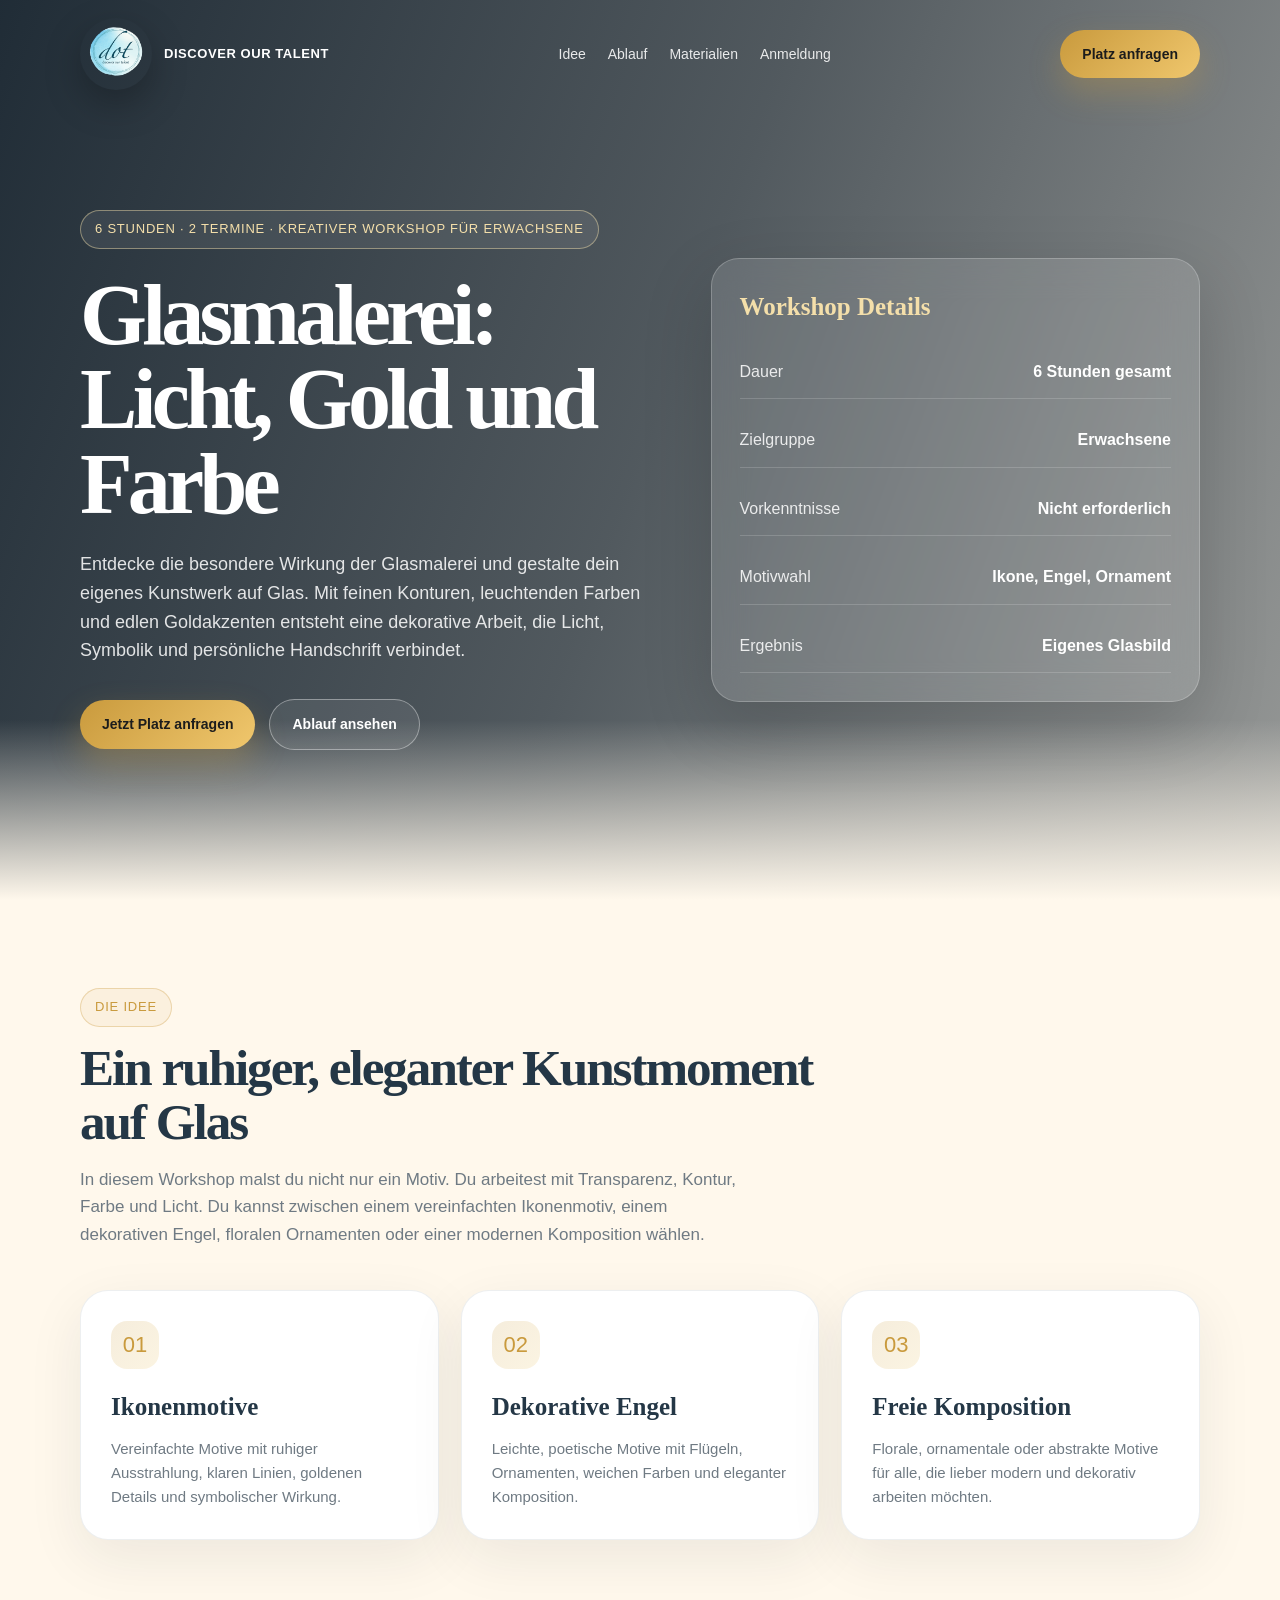
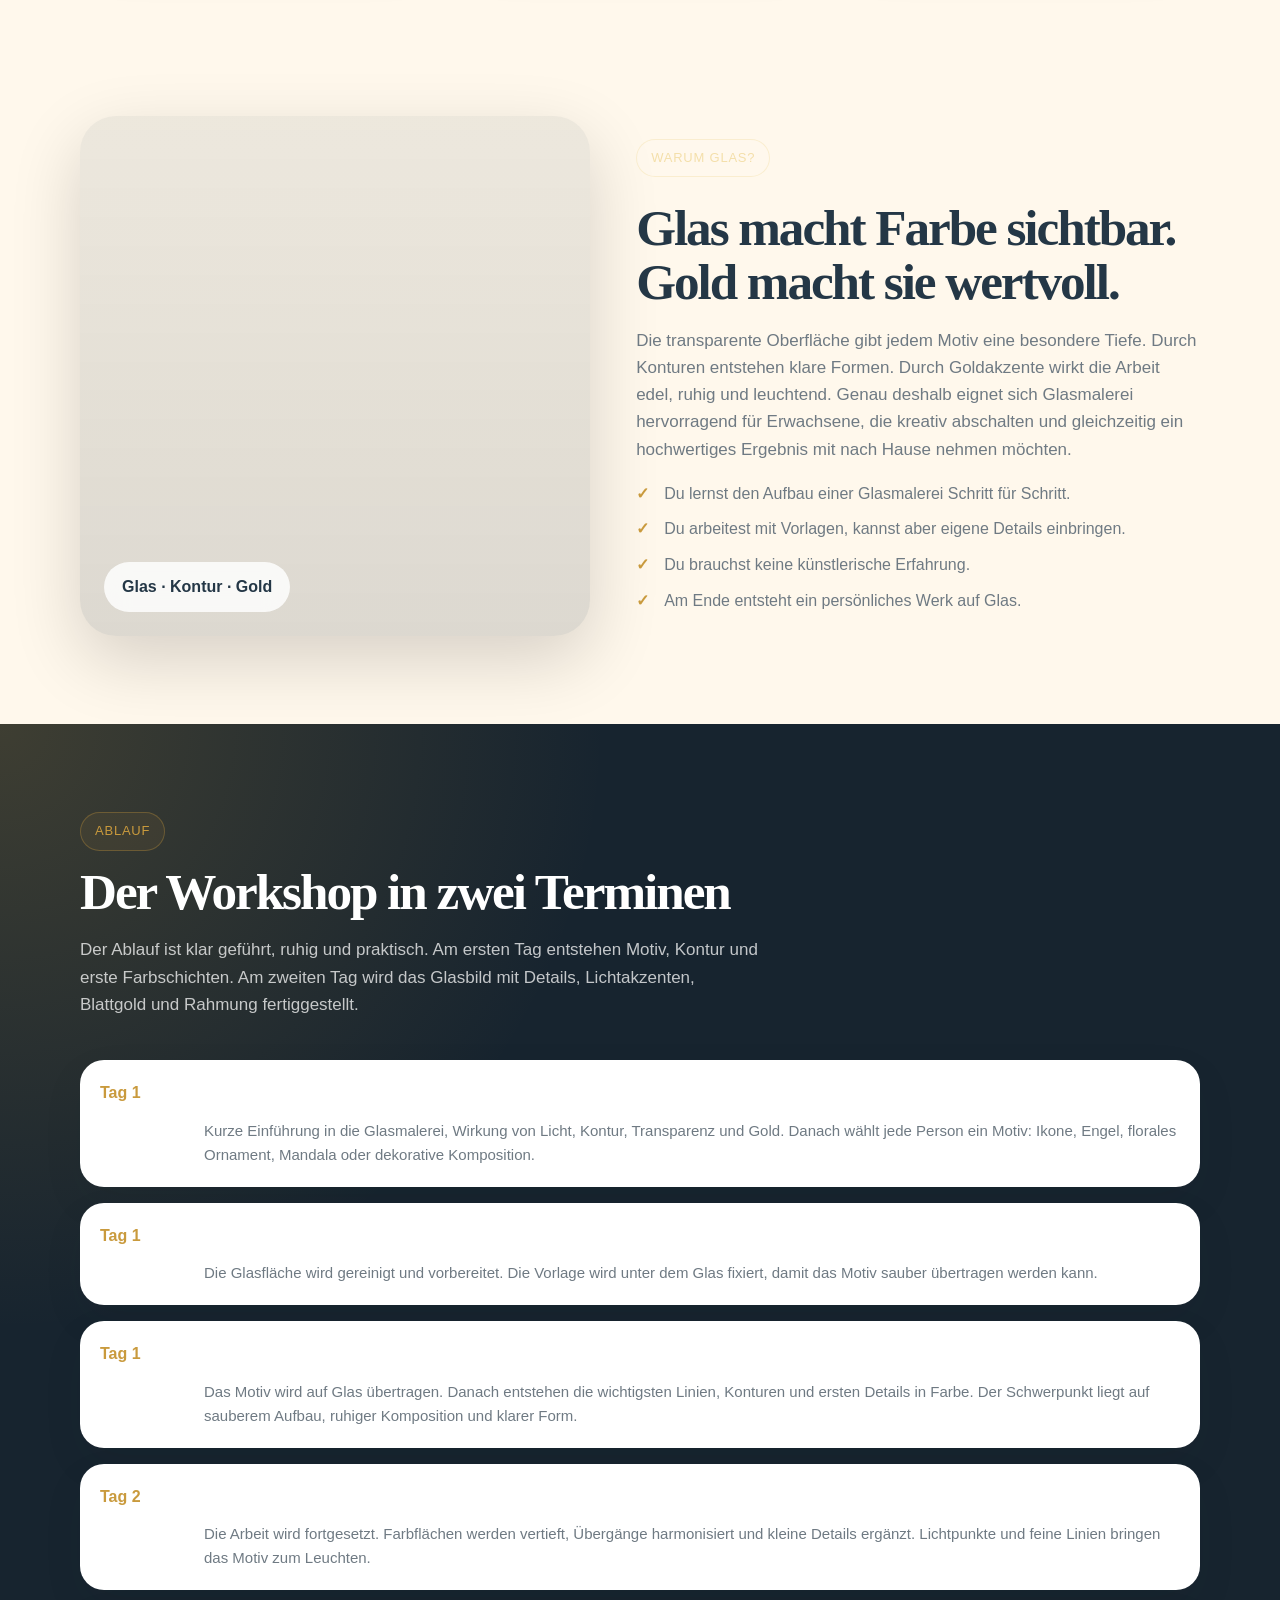
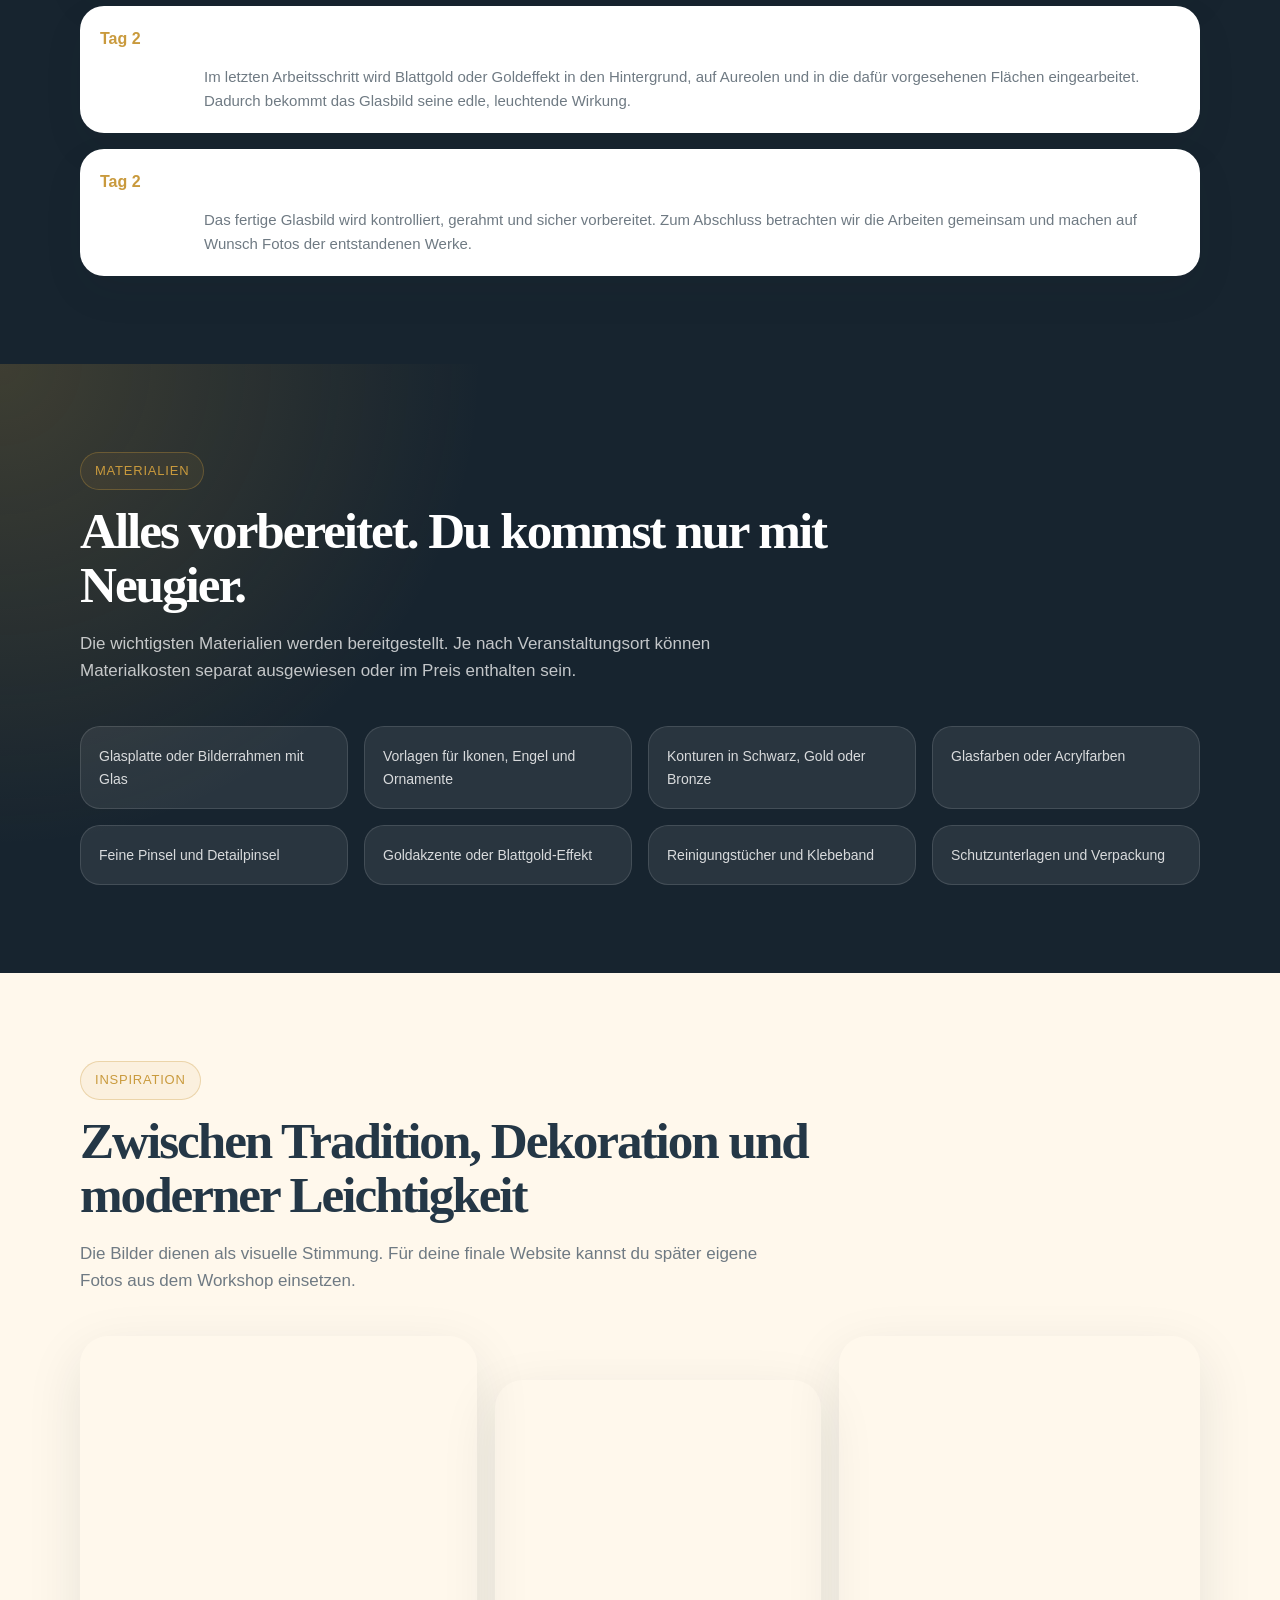
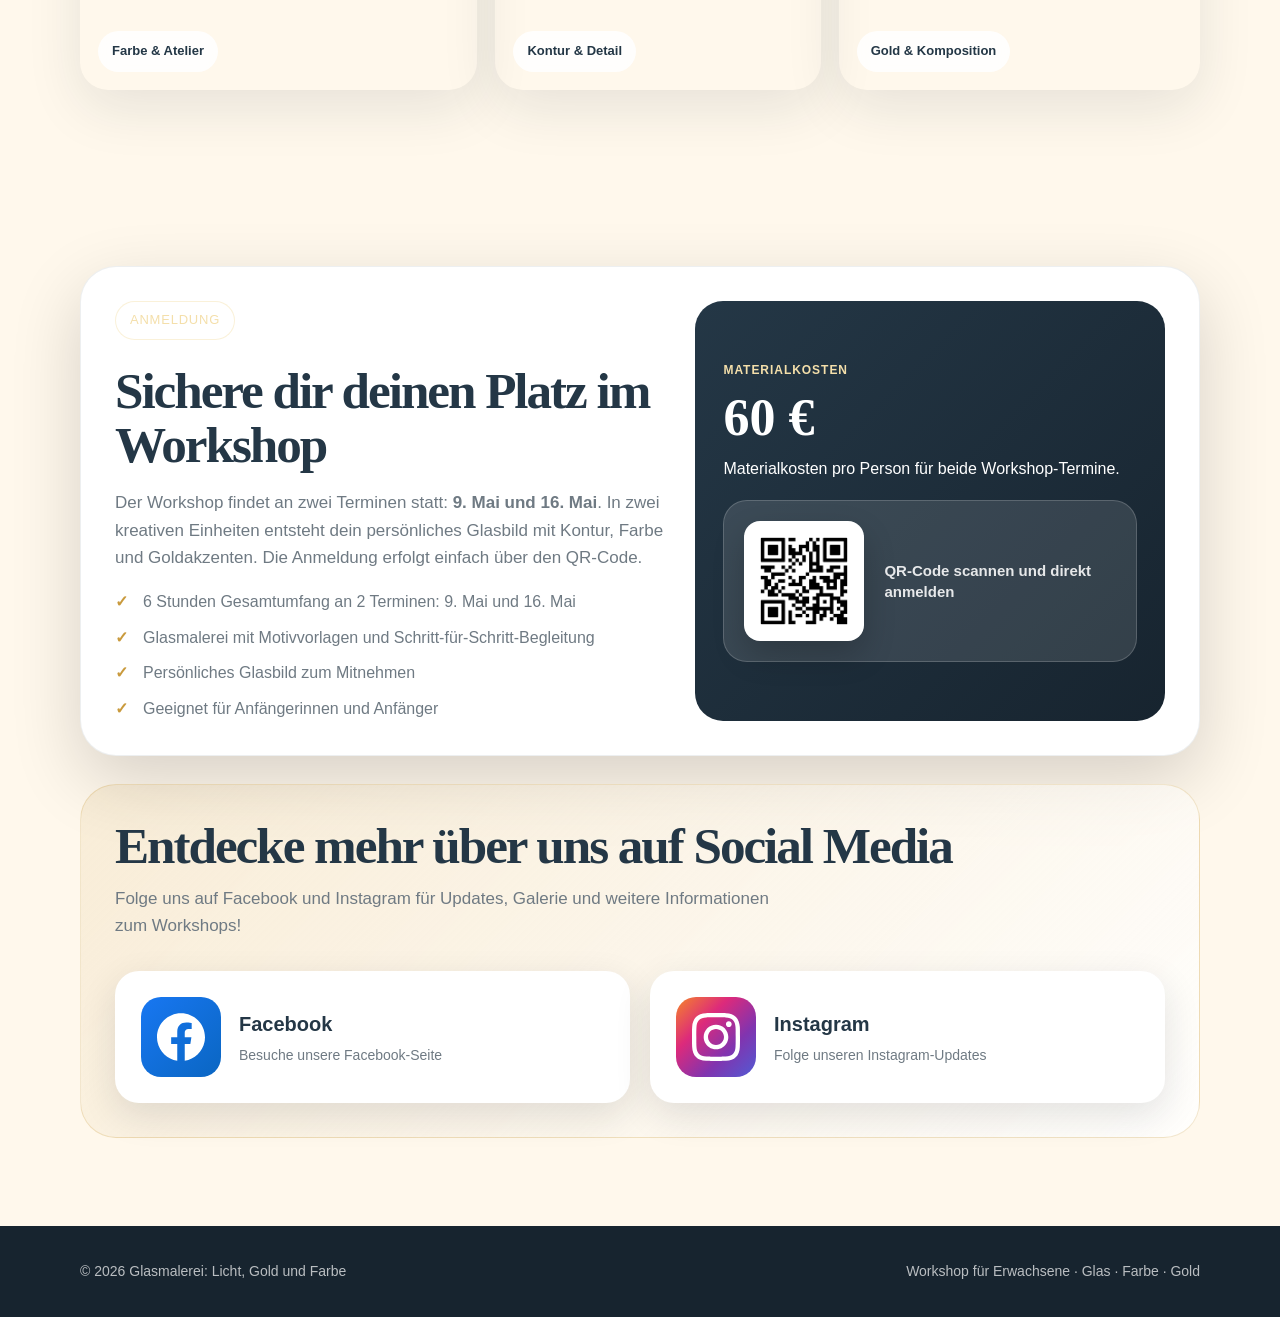
==== index.html @ 5229c43f "Actualizare landing page" ====
<!DOCTYPE html>
<html lang="de">
<head>
  <meta charset="UTF-8" />
  <meta name="viewport" content="width=device-width, initial-scale=1.0" />
  <title>Glasmalerei: Licht, Gold und Farbe | Kreativer Workshop für Erwachsene</title>
  <meta name="description" content="Kreativer 3-Stunden-Workshop für Erwachsene: Gestalte dein eigenes Kunstwerk auf Glas mit Konturen, Farbe und Goldakzenten." />
  <link rel="stylesheet" href="style.css" />
 
</head>

<body>
<header class="topbar" id="topbar">
    <div class="container nav">
      <a href="#hero" class="logo brand-logo" aria-label="DOT Discover Our Talent">
        <img src="logo.png" alt="DOT Discover Our Talent Logo" />
        <span>Discover Our Talent</span>
      </a>
      <nav class="nav-links" aria-label="Hauptnavigation">
        <a href="#idee">Idee</a>
        <a href="#ablauf">Ablauf</a>
        <a href="#materialien">Materialien</a>
        <a href="#anmeldung">Anmeldung</a>
      </nav>
      <a class="btn btn-primary" href="#anmeldung">Platz anfragen</a>
    </div>
  </header>

  <main>
    <section class="hero" id="hero">
      <div class="container hero-grid">
        <div class="reveal">
          <span class="eyebrow">6 Stunden · 2 Termine · Kreativer Workshop für Erwachsene</span>
          <h1>Glasmalerei: Licht, Gold und Farbe</h1>
          <p class="hero-text">
            Entdecke die besondere Wirkung der Glasmalerei und gestalte dein eigenes Kunstwerk auf Glas. Mit feinen Konturen, leuchtenden Farben und edlen Goldakzenten entsteht eine dekorative Arbeit, die Licht, Symbolik und persönliche Handschrift verbindet.
          </p>
          <div class="hero-actions">
            <a class="btn btn-primary" href="#anmeldung">Jetzt Platz anfragen</a>
            <a class="btn btn-outline" href="#ablauf">Ablauf ansehen</a>
          </div>
        </div>

        <aside class="hero-card reveal" aria-label="Workshop Details">
          <h3>Workshop Details</h3>
          <div class="facts">
            <div class="fact"><span>Dauer</span><strong>6 Stunden gesamt</strong></div>
            <div class="fact"><span>Zielgruppe</span><strong>Erwachsene</strong></div>
            <div class="fact"><span>Vorkenntnisse</span><strong>Nicht erforderlich</strong></div>
            <div class="fact"><span>Motivwahl</span><strong>Ikone, Engel, Ornament</strong></div>
            <div class="fact"><span>Ergebnis</span><strong>Eigenes Glasbild</strong></div>
          </div>
        </aside>
      </div>
    </section>

    <section id="idee">
      <div class="container">
        <div class="section-title reveal">
          <span class="eyebrow">Die Idee</span>
          <h2>Ein ruhiger, eleganter Kunstmoment auf Glas</h2>
          <p class="lead">
            In diesem Workshop malst du nicht nur ein Motiv. Du arbeitest mit Transparenz, Kontur, Farbe und Licht. Du kannst zwischen einem vereinfachten Ikonenmotiv, einem dekorativen Engel, floralen Ornamenten oder einer modernen Komposition wählen.
          </p>
        </div>

        <div class="cards">
          <article class="card reveal">
            <div class="card-icon">01</div>
            <h3>Ikonenmotive</h3>
            <p>Vereinfachte Motive mit ruhiger Ausstrahlung, klaren Linien, goldenen Details und symbolischer Wirkung.</p>
          </article>
          <article class="card reveal">
            <div class="card-icon">02</div>
            <h3>Dekorative Engel</h3>
            <p>Leichte, poetische Motive mit Flügeln, Ornamenten, weichen Farben und eleganter Komposition.</p>
          </article>
          <article class="card reveal">
            <div class="card-icon">03</div>
            <h3>Freie Komposition</h3>
            <p>Florale, ornamentale oder abstrakte Motive für alle, die lieber modern und dekorativ arbeiten möchten.</p>
          </article>
        </div>
      </div>
    </section>

    <section>
      <div class="container split">
        <div class="image-panel reveal" aria-hidden="true"></div>
        <div class="reveal">
          <span class="eyebrow">Warum Glas?</span>
          <h2>Glas macht Farbe sichtbar. Gold macht sie wertvoll.</h2>
          <p class="lead">
            Die transparente Oberfläche gibt jedem Motiv eine besondere Tiefe. Durch Konturen entstehen klare Formen. Durch Goldakzente wirkt die Arbeit edel, ruhig und leuchtend. Genau deshalb eignet sich Glasmalerei hervorragend für Erwachsene, die kreativ abschalten und gleichzeitig ein hochwertiges Ergebnis mit nach Hause nehmen möchten.
          </p>
          <ul class="list">
            <li>Du lernst den Aufbau einer Glasmalerei Schritt für Schritt.</li>
            <li>Du arbeitest mit Vorlagen, kannst aber eigene Details einbringen.</li>
            <li>Du brauchst keine künstlerische Erfahrung.</li>
            <li>Am Ende entsteht ein persönliches Werk auf Glas.</li>
          </ul>
        </div>
      </div>
    </section>

    <section id="ablauf" class="dark-section">
      <div class="container">
        <div class="section-title reveal">
          <span class="eyebrow">Ablauf</span>
          <h2>Der Workshop in zwei Terminen</h2>
          <p class="lead">
            Der Ablauf ist klar geführt, ruhig und praktisch. Am ersten Tag entstehen Motiv, Kontur und erste Farbschichten. Am zweiten Tag wird das Glasbild mit Details, Lichtakzenten, Blattgold und Rahmung fertiggestellt.
          </p>
        </div>

        <div class="timeline">
          <div class="step reveal">
            <div class="time">Tag 1</div>
            <div>
              <h3>Ankommen, Einführung & Motivwahl</h3>
              <p>Kurze Einführung in die Glasmalerei, Wirkung von Licht, Kontur, Transparenz und Gold. Danach wählt jede Person ein Motiv: Ikone, Engel, florales Ornament, Mandala oder dekorative Komposition.</p>
            </div>
          </div>
          <div class="step reveal">
            <div class="time">Tag 1</div>
            <div>
              <h3>Glas vorbereiten</h3>
              <p>Die Glasfläche wird gereinigt und vorbereitet. Die Vorlage wird unter dem Glas fixiert, damit das Motiv sauber übertragen werden kann.</p>
            </div>
          </div>
          <div class="step reveal">
            <div class="time">Tag 1</div>
            <div>
              <h3>Skizze, Konturen & erste Farbdetails</h3>
              <p>Das Motiv wird auf Glas übertragen. Danach entstehen die wichtigsten Linien, Konturen und ersten Details in Farbe. Der Schwerpunkt liegt auf sauberem Aufbau, ruhiger Komposition und klarer Form.</p>
            </div>
          </div>
          <div class="step reveal">
            <div class="time">Tag 2</div>
            <div>
              <h3>Weiterarbeit an Farbe, Licht und Details</h3>
              <p>Die Arbeit wird fortgesetzt. Farbflächen werden vertieft, Übergänge harmonisiert und kleine Details ergänzt. Lichtpunkte und feine Linien bringen das Motiv zum Leuchten.</p>
            </div>
          </div>
          <div class="step reveal">
            <div class="time">Tag 2</div>
            <div>
              <h3>Blattgold, Aureolen & besondere Akzente</h3>
              <p>Im letzten Arbeitsschritt wird Blattgold oder Goldeffekt in den Hintergrund, auf Aureolen und in die dafür vorgesehenen Flächen eingearbeitet. Dadurch bekommt das Glasbild seine edle, leuchtende Wirkung.</p>
            </div>
          </div>
          <div class="step reveal">
            <div class="time">Tag 2</div>
            <div>
              <h3>Finalisierung, Rahmung & Mini-Ausstellung</h3>
              <p>Das fertige Glasbild wird kontrolliert, gerahmt und sicher vorbereitet. Zum Abschluss betrachten wir die Arbeiten gemeinsam und machen auf Wunsch Fotos der entstandenen Werke.</p>
            </div>
          </div>
        </div>
      </div>
    </section>

    <section id="materialien" class="dark-section">
      <div class="container">
        <div class="section-title reveal">
          <span class="eyebrow">Materialien</span>
          <h2>Alles vorbereitet. Du kommst nur mit Neugier.</h2>
          <p class="lead">
            Die wichtigsten Materialien werden bereitgestellt. Je nach Veranstaltungsort können Materialkosten separat ausgewiesen oder im Preis enthalten sein.
          </p>
        </div>

        <div class="materials reveal">
          <div class="material">Glasplatte oder Bilderrahmen mit Glas</div>
          <div class="material">Vorlagen für Ikonen, Engel und Ornamente</div>
          <div class="material">Konturen in Schwarz, Gold oder Bronze</div>
          <div class="material">Glasfarben oder Acrylfarben</div>
          <div class="material">Feine Pinsel und Detailpinsel</div>
          <div class="material">Goldakzente oder Blattgold-Effekt</div>
          <div class="material">Reinigungstücher und Klebeband</div>
          <div class="material">Schutzunterlagen und Verpackung</div>
        </div>
      </div>
    </section>

    <section>
      <div class="container">
        <div class="section-title reveal">
          <span class="eyebrow">Inspiration</span>
          <h2>Zwischen Tradition, Dekoration und moderner Leichtigkeit</h2>
          <p class="lead">
            Die Bilder dienen als visuelle Stimmung. Für deine finale Website kannst du später eigene Fotos aus dem Workshop einsetzen.</p>
        </div>

        <div class="gallery reveal">
          <div class="gallery-item"><span>Farbe & Atelier</span></div>
          <div class="gallery-item"><span>Kontur & Detail</span></div>
          <div class="gallery-item"><span>Gold & Komposition</span></div>
        </div>
      </div>
    </section>

    <section id="anmeldung">
      <div class="container offer-box reveal">
        <div>
          <span class="eyebrow">Anmeldung</span>
          <h2>Sichere dir deinen Platz im Workshop</h2>
          <p class="lead">
            Der Workshop findet an zwei Terminen statt: <strong>9. Mai und 16. Mai</strong>. In zwei kreativen Einheiten entsteht dein persönliches Glasbild mit Kontur, Farbe und Goldakzenten. Die Anmeldung erfolgt einfach über den QR-Code.
          </p>
          <ul class="list">
            <li>6 Stunden Gesamtumfang an 2 Terminen: 9. Mai und 16. Mai</li>
            <li>Glasmalerei mit Motivvorlagen und Schritt-für-Schritt-Begleitung</li>
            <li>Persönliches Glasbild zum Mitnehmen</li>
            <li>Geeignet für Anfängerinnen und Anfänger</li>
          </ul>
        </div>

        <div class="price">
          <span class="small">Materialkosten</span>
          <strong>60 €</strong>
          <p>Materialkosten pro Person für beide Workshop-Termine.</p>
          <div class="qr-box" aria-label="QR-Code Anmeldung">
            <img src="qr.jpeg" alt="QR-Code zur Anmeldung für den Glasmalerei Workshop" class="qr-image" />
            <p>QR-Code scannen und direkt anmelden</p>
          </div>
        </div>
      </div>

      <div class="container social-section reveal" style="margin-top: 28px;">
        <h2>Entdecke mehr über uns auf Social Media</h2>
        <p class="lead">Folge uns auf Facebook und Instagram für Updates, Galerie und weitere Informationen zum Workshops!</p>
        
        <div class="social-links">
          <a href="https://www.facebook.com/watch/?mibextid=wwXIfr&v=1327296539225912&rdid=zIC0bkABT0wgKFpA" target="_blank" rel="noopener noreferrer" class="social-card facebook" aria-label="Facebook">
            <div class="social-icon">
              <svg width="48" height="48" viewBox="0 0 24 24" fill="currentColor">
                <path d="M24 12.073c0-6.627-5.373-12-12-12s-12 5.373-12 12c0 5.99 4.388 10.954 10.125 11.854v-8.385H7.078v-3.47h3.047V9.43c0-3.007 1.792-4.669 4.533-4.669 1.312 0 2.686.235 2.686.235v2.953H15.83c-1.491 0-1.956.925-1.956 1.874v2.25h3.328l-.532 3.47h-2.796v8.385C19.612 23.027 24 18.062 24 12.073z"/>
              </svg>
            </div>
            <div class="social-info">
              <h3>Facebook</h3>
              <p>Besuche unsere Facebook-Seite</p>
            </div>
          </a>
          
          <a href="https://www.instagram.com/discover.our.talent?igsh=MWUxa3NuMmQ3dTk3Mw==" target="_blank" rel="noopener noreferrer" class="social-card instagram" aria-label="Instagram">
            <div class="social-icon">
              <svg width="48" height="48" viewBox="0 0 24 24" fill="currentColor">
                <path d="M12 2.163c3.204 0 3.584.012 4.85.07 3.252.148 4.771 1.691 4.919 4.919.058 1.265.069 1.645.069 4.849 0 3.205-.012 3.584-.069 4.849-.149 3.225-1.664 4.771-4.919 4.919-1.266.058-1.644.07-4.85.07-3.204 0-3.584-.012-4.849-.07-3.26-.149-4.771-1.699-4.919-4.92-.058-1.265-.07-1.644-.07-4.849 0-3.204.013-3.583.07-4.849.149-3.227 1.664-4.771 4.919-4.919 1.266-.057 1.645-.069 4.849-.069zm0-2.163c-3.259 0-3.667.014-4.947.072-4.358.2-6.78 2.618-6.98 6.98-.059 1.281-.073 1.689-.073 4.948 0 3.259.014 3.668.072 4.948.2 4.358 2.618 6.78 6.98 6.98 1.281.058 1.689.072 4.948.072 3.259 0 3.668-.014 4.948-.072 4.354-.2 6.782-2.618 6.979-6.98.059-1.28.073-1.689.073-4.948 0-3.259-.014-3.667-.072-4.947-.196-4.354-2.617-6.78-6.979-6.98-1.281-.059-1.69-.073-4.949-.073zm0 5.838c-3.403 0-6.162 2.759-6.162 6.162s2.759 6.163 6.162 6.163 6.162-2.759 6.162-6.163c0-3.403-2.759-6.162-6.162-6.162zm0 10.162c-2.209 0-4-1.79-4-4 0-2.209 1.791-4 4-4s4 1.791 4 4c0 2.21-1.791 4-4 4zm6.406-11.845c-.796 0-1.441.645-1.441 1.44s.645 1.44 1.441 1.44c.795 0 1.439-.645 1.439-1.44s-.644-1.44-1.439-1.44z"/>
              </svg>
            </div>
            <div class="social-info">
              <h3>Instagram</h3>
              <p>Folge unseren Instagram-Updates</p>
            </div>
          </a>
        </div>
      </div>
    </section>
  </main>

  <footer class="footer">
    <div class="container footer-inner">
      <span>© 2026 Glasmalerei: Licht, Gold und Farbe</span>
      <span>Workshop für Erwachsene · Glas · Farbe · Gold</span>
    </div>
  </footer>

  <script>
    const topbar = document.getElementById('topbar');

    window.addEventListener('scroll', () => {
      if (window.scrollY > 40) {
        topbar.classList.add('scrolled');
      } else {
        topbar.classList.remove('scrolled');
      }
    });

    const revealElements = document.querySelectorAll('.reveal');

    const observer = new IntersectionObserver((entries) => {
      entries.forEach((entry) => {
        if (entry.isIntersecting) {
          entry.target.classList.add('visible');
        }
      });
    }, { threshold: 0.14 });

    revealElements.forEach((element) => observer.observe(element));
  </script>
</body>
</html>
---- style.css ----
:root {
  --dark: #17242f;
  --deep: #243746;
  --gold: #c99a3d;
  --gold-soft: #f4dfaa;
  --cream: #fff8ec;
  --white: #ffffff;
  --muted: #6f7a83;
  --soft: #f7efe2;
  --glass: rgba(255, 255, 255, 0.14);
  --shadow: 0 24px 70px rgba(0, 0, 0, 0.16);
  --radius: 28px;
}

* {
  box-sizing: border-box;
  margin: 0;
  padding: 0;
}

html {
  scroll-behavior: smooth;
}

body {
  font-family: Georgia, 'Times New Roman', serif;
  background: var(--cream);
  color: var(--deep);
  line-height: 1.6;
  overflow-x: hidden;
}

p, a, li, input, textarea, button, span {
  font-family: Arial, Helvetica, sans-serif;
}

a {
  text-decoration: none;
  color: inherit;
}

img {
  max-width: 100%;
  display: block;
}

.container {
  width: min(1120px, calc(100% - 36px));
  margin: 0 auto;
}

.topbar {
  position: fixed;
  top: 0;
  left: 0;
  width: 100%;
  z-index: 50;
  padding: 18px 0;
  transition: 0.3s ease;
}

.topbar.scrolled {
  background: rgba(23, 36, 47, 0.92);
  backdrop-filter: blur(16px);
  padding: 11px 0;
  box-shadow: 0 10px 30px rgba(0,0,0,0.18);
}

.nav {
  display: flex;
  align-items: center;
  justify-content: space-between;
  gap: 24px;
}

.logo {
 
  font-weight: 700;
  letter-spacing: 0.08em;
  text-transform: uppercase;
  font-size: 14px;
}

.brand-logo {
  display: inline-flex;
  align-items: center;
  gap: 12px;
  letter-spacing: 0.04em;
  cursor: pointer;
}

.brand-logo img {
  width: 72px;
  height: 72px;
  object-fit: cover;
  border-radius: 50%;
  box-shadow: 0 14px 36px rgba(0,0,0,0.25);
  transition: transform 0.3s ease;
}

.brand-logo img:hover {
  transform: scale(1.08);
}

.brand-logo span {
  color: var(--white);
  font-size: 13px;
  font-weight: 800;
  white-space: nowrap;
}

.topbar.scrolled .brand-logo img {
  width: 56px;
  height: 56px;
}

.nav-links {
  display: flex;
  align-items: center;
  gap: 22px;
  color: rgba(255,255,255,0.88);
  font-size: 14px;
}

.nav-links a:hover {
  color: var(--gold-soft);
}

.btn {
  display: inline-flex;
  align-items: center;
  justify-content: center;
  border: 0;
  cursor: pointer;
  border-radius: 999px;
  padding: 13px 22px;
  font-weight: 700;
  font-size: 14px;
  transition: 0.25s ease;
  font-family: Arial, Helvetica, sans-serif;
}

.btn-primary {
  background: linear-gradient(135deg, var(--gold), #f0c76d);
  color: #1c1c1c;
  box-shadow: 0 14px 32px rgba(201, 154, 61, 0.32);
}

.btn-primary:hover {
  transform: translateY(-2px);
  box-shadow: 0 18px 42px rgba(201, 154, 61, 0.42);
}

.btn-outline {
  color: var(--white);
  border: 1px solid rgba(255,255,255,0.38);
  background: rgba(255,255,255,0.08);
}

.btn-outline:hover {
  background: rgba(255,255,255,0.18);
  transform: translateY(-2px);
}

.hero {
  min-height: 100vh;
  position: relative;
  display: flex;
  align-items: center;
  color: var(--white);
  background:
    linear-gradient(110deg, rgba(23,36,47,0.96), rgba(23,36,47,0.75), rgba(23,36,47,0.45)),
    url('https://images.unsplash.com/photo-1513364776144-60967b0f800f?auto=format&fit=crop&w=1800&q=85') center/cover no-repeat;
  isolation: isolate;
  padding: 130px 0 70px;
}

.hero::after {
  content: '';
  position: absolute;
  inset: auto 0 0;
  height: 180px;
  background: linear-gradient(to bottom, transparent, var(--cream));
  z-index: -1;
}

.hero-grid {
  display: grid;
  grid-template-columns: 1.08fr 0.92fr;
  gap: 56px;
  align-items: center;
}

.eyebrow {
  display: inline-flex;
  width: fit-content;
  padding: 8px 14px;
  border: 1px solid rgba(244, 223, 170, 0.45);
  border-radius: 999px;
  color: var(--gold-soft);
  background: rgba(255,255,255,0.08);
  font-size: 13px;
  letter-spacing: 0.06em;
  text-transform: uppercase;
  margin-bottom: 24px;
}

h1 {
  font-size: clamp(43px, 7vw, 86px);
  line-height: 0.98;
  letter-spacing: -0.055em;
  margin-bottom: 24px;
}

.hero-text {
  max-width: 670px;
  color: rgba(255,255,255,0.86);
  font-size: 18px;
  margin-bottom: 34px;
}

.hero-actions {
  display: flex;
  gap: 14px;
  flex-wrap: wrap;
  align-items: center;
}

.hero-card {
  background: rgba(255,255,255,0.12);
  backdrop-filter: blur(18px);
  border: 1px solid rgba(255,255,255,0.22);
  border-radius: var(--radius);
  padding: 28px;
  box-shadow: var(--shadow);
}

.hero-card h3 {
  color: var(--gold-soft);
  font-size: 25px;
  margin-bottom: 18px;
}

.facts {
  display: grid;
  gap: 14px;
}

.fact {
  display: flex;
  justify-content: space-between;
  gap: 20px;
  padding: 14px 0;
  border-bottom: 1px solid rgba(255,255,255,0.16);
  color: rgba(255,255,255,0.86);
  font-family: Arial, Helvetica, sans-serif;
}

.fact strong {
  color: var(--white);
}

section {
  padding: 88px 0;
}

.section-title {
  max-width: 760px;
  margin-bottom: 42px;
}

.section-title .eyebrow {
  color: var(--gold);
  border-color: rgba(201,154,61,0.32);
  background: rgba(201,154,61,0.08);
  margin-bottom: 14px;
}

h2 {
  font-size: clamp(32px, 4vw, 54px);
  line-height: 1.05;
  letter-spacing: -0.04em;
  margin-bottom: 18px;
}

.lead {
  color: var(--muted);
  font-size: 17px;
  max-width: 680px;
}

.cards {
  display: grid;
  grid-template-columns: repeat(3, 1fr);
  gap: 22px;
}

.card {
  background: var(--white);
  border-radius: var(--radius);
  padding: 30px;
  box-shadow: 0 18px 55px rgba(23,36,47,0.08);
  border: 1px solid rgba(36,55,70,0.08);
  transition: 0.25s ease;
}

.card:hover {
  transform: translateY(-5px);
  box-shadow: 0 24px 70px rgba(23,36,47,0.13);
}

.card-icon {
  width: 48px;
  height: 48px;
  display: grid;
  place-items: center;
  border-radius: 16px;
  background: linear-gradient(135deg, rgba(201,154,61,0.18), rgba(244,223,170,0.34));
  color: var(--gold);
  font-size: 22px;
  margin-bottom: 18px;
  font-family: Arial, Helvetica, sans-serif;
}

.card h3 {
  font-size: 25px;
  margin-bottom: 10px;
}

.card p {
  color: var(--muted);
  font-size: 15px;
}

.split {
  display: grid;
  grid-template-columns: 0.95fr 1.05fr;
  gap: 46px;
  align-items: center;
}

.image-panel {
  min-height: 520px;
  border-radius: 36px;
  background:
    linear-gradient(rgba(23,36,47,0.08), rgba(23,36,47,0.15)),
    url('https://images.unsplash.com/photo-1452860606245-08befc0ff44b?auto=format&fit=crop&w=1200&q=85') center/cover no-repeat;
  box-shadow: var(--shadow);
  position: relative;
  overflow: hidden;
}

.image-panel::after {
  content: 'Glas · Kontur · Gold';
  position: absolute;
  left: 24px;
  bottom: 24px;
  padding: 12px 18px;
  border-radius: 999px;
  background: rgba(255,255,255,0.82);
  color: var(--deep);
  font-family: Arial, Helvetica, sans-serif;
  font-weight: 700;
  backdrop-filter: blur(12px);
}

.timeline {
  display: grid;
  gap: 16px;
}

.step {
  display: grid;
  grid-template-columns: 86px 1fr;
  gap: 18px;
  align-items: start;
  background: var(--white);
  padding: 20px;
  border-radius: 24px;
  box-shadow: 0 16px 42px rgba(23,36,47,0.07);
}

.time {
  color: var(--gold);
  font-weight: 800;
  font-family: Arial, Helvetica, sans-serif;
}

.step h3 {
  font-size: 21px;
  margin-bottom: 5px;
}

.step p {
  color: var(--muted);
  font-size: 15px;
}

.dark-section {
  background: radial-gradient(circle at top left, rgba(201,154,61,0.22), transparent 34%), var(--dark);
  color: var(--white);
}

.dark-section .lead,
.dark-section .card p,
.dark-section li {
  color: rgba(255,255,255,0.74);
}

.dark-section .card {
  background: rgba(255,255,255,0.08);
  border: 1px solid rgba(255,255,255,0.13);
  box-shadow: none;
}

.materials {
  display: grid;
  grid-template-columns: repeat(4, 1fr);
  gap: 16px;
  margin-top: 32px;
}

.material {
  padding: 18px;
  border-radius: 20px;
  background: rgba(255,255,255,0.08);
  border: 1px solid rgba(255,255,255,0.12);
  color: rgba(255,255,255,0.82);
  font-family: Arial, Helvetica, sans-serif;
  font-size: 14px;
}

.gallery {
  display: grid;
  grid-template-columns: 1.1fr 0.9fr 1fr;
  gap: 18px;
}

.gallery-item {
  min-height: 310px;
  border-radius: 28px;
  background-size: cover;
  background-position: center;
  box-shadow: 0 18px 55px rgba(23,36,47,0.10);
  position: relative;
  overflow: hidden;
}

.gallery-item:nth-child(1) {
  background-image: url('https://images.unsplash.com/photo-1513364776144-60967b0f800f?auto=format&fit=crop&w=900&q=85');
}

.gallery-item:nth-child(2) {
  background-image: url('https://images.unsplash.com/photo-1452860606245-08befc0ff44b?auto=format&fit=crop&w=900&q=85');
  margin-top: 44px;
}

.gallery-item:nth-child(3) {
  background-image: url('https://images.unsplash.com/photo-1460661419201-fd4cecdf8a8b?auto=format&fit=crop&w=900&q=85');
}

.gallery-item span {
  position: absolute;
  left: 18px;
  bottom: 18px;
  padding: 10px 14px;
  border-radius: 999px;
  background: rgba(255,255,255,0.86);
  font-weight: 700;
  color: var(--deep);
  font-size: 13px;
  backdrop-filter: blur(10px);
}

.offer-box {
  display: grid;
  grid-template-columns: 1fr 0.85fr;
  gap: 28px;
  align-items: stretch;
  background: var(--white);
  border-radius: 36px;
  padding: 34px;
  box-shadow: var(--shadow);
  border: 1px solid rgba(36,55,70,0.08);
}

.price {
  background: linear-gradient(135deg, var(--deep), var(--dark));
  color: var(--white);
  border-radius: 28px;
  padding: 28px;
  display: flex;
  flex-direction: column;
  justify-content: center;
  min-height: 260px;
}

.price .small {
  color: var(--gold-soft);
  text-transform: uppercase;
  letter-spacing: 0.08em;
  font-size: 12px;
  font-weight: 700;
}

.price strong {
  font-size: 52px;
  line-height: 1;
  margin: 12px 0;
}

.list {
  margin-top: 18px;
  display: grid;
  gap: 10px;
  list-style: none;
}

.list li {
  position: relative;
  padding-left: 28px;
  color: var(--muted);
  font-family: Arial, Helvetica, sans-serif;
}

.list li::before {
  content: '✓';
  position: absolute;
  left: 0;
  top: 0;
  color: var(--gold);
  font-weight: 800;
}

.qr-box {
  display: grid;
  grid-template-columns: 120px 1fr;
  gap: 20px;
  align-items: center;
  margin-top: 18px;
  padding: 20px;
  border-radius: 24px;
  background: rgba(255,255,255,0.12);
  border: 1px solid rgba(255,255,255,0.18);
  transition: 0.3s ease;
}

.qr-box:hover {
  background: rgba(255,255,255,0.15);
  box-shadow: 0 12px 40px rgba(0,0,0,0.15);
}

.qr-image {
  width: 120px;
  height: 120px;
  object-fit: cover;
  border-radius: 16px;
  background: #ffffff;
  padding: 6px;
  box-shadow: 0 14px 32px rgba(0,0,0,0.2);
  transition: transform 0.3s ease;
}

.qr-image:hover {
  transform: scale(1.05);
}

.qr-box p {
  color: rgba(255,255,255,0.88);
  font-weight: 700;
  margin: 0;
  font-size: 15px;
  line-height: 1.4;
}

.social-section {
  background: linear-gradient(135deg, rgba(201,154,61,0.12), rgba(255,255,255,0.85));
  border-radius: 36px;
  padding: 34px;
  border: 1px solid rgba(201,154,61,0.24);
}

.social-section h2 {
  margin-bottom: 12px;
}

.social-section .lead {
  margin-bottom: 32px;
}

.social-links {
  display: grid;
  grid-template-columns: repeat(2, 1fr);
  gap: 20px;
}

.social-card {
  display: grid;
  grid-template-columns: 80px 1fr;
  gap: 18px;
  align-items: center;
  padding: 24px;
  border-radius: 24px;
  background: var(--white);
  border: 2px solid transparent;
  box-shadow: 0 12px 36px rgba(23,36,47,0.12);
  transition: all 0.3s ease;
  text-decoration: none;
}

.social-card:hover {
  border-color: var(--gold);
  box-shadow: 0 16px 48px rgba(201,154,61,0.24);
  transform: translateY(-4px);
}

.social-icon {
  width: 80px;
  height: 80px;
  display: grid;
  place-items: center;
  border-radius: 20px;
  transition: all 0.3s ease;
}

.social-card.facebook .social-icon {
  background: linear-gradient(135deg, #1877f2, #0a66c2);
  color: white;
}

.social-card.instagram .social-icon {
  background: linear-gradient(135deg, #f58529, #dd2a7b, #8134af, #515bd4);
  color: white;
}

.social-card:hover .social-icon {
  transform: scale(1.12);
}

.social-info h3 {
  font-size: 20px;
  margin-bottom: 4px;
  color: var(--deep);
}

.social-info p {
  color: var(--muted);
  font-size: 14px;
  margin: 0;
}

.form-wrap {
  background: linear-gradient(135deg, rgba(201,154,61,0.12), rgba(255,255,255,0.85));
  border-radius: 36px;
  padding: 34px;
  border: 1px solid rgba(201,154,61,0.24);
}

form {
  display: grid;
  gap: 14px;
  margin-top: 22px;
}

input, textarea {
  width: 100%;
  border: 1px solid rgba(36,55,70,0.14);
  border-radius: 18px;
  padding: 15px 16px;
  background: rgba(255,255,255,0.9);
  color: var(--deep);
  font-size: 15px;
  outline: none;
}

input:focus, textarea:focus {
  border-color: var(--gold);
  box-shadow: 0 0 0 4px rgba(201,154,61,0.13);
}

textarea {
  min-height: 110px;
  resize: vertical;
}

.form-note {
  color: var(--muted);
  font-size: 13px;
  margin-top: 12px;
  font-family: Arial, Helvetica, sans-serif;
}

.footer {
  background: var(--dark);
  color: rgba(255,255,255,0.7);
  padding: 34px 0;
  font-size: 14px;
  font-family: Arial, Helvetica, sans-serif;
}

.footer-inner {
  display: flex;
  justify-content: space-between;
  gap: 20px;
  flex-wrap: wrap;
}

.reveal {
  opacity: 0;
  transform: translateY(26px);
  transition: 0.75s ease;
}

.reveal.visible {
  opacity: 1;
  transform: translateY(0);
}

@media (max-width: 900px) {
  .nav-links {
    display: none;
  }

  .hero-grid,
  .split,
  .offer-box {
    grid-template-columns: 1fr;
  }

  .cards,
  .materials,
  .gallery {
    grid-template-columns: 1fr 1fr;
  }

  .hero {
    min-height: auto;
  }

  .gallery-item:nth-child(2) {
    margin-top: 0;
  }
}

@media (max-width: 620px) {
  .brand-logo span {
    display: none;
  }

  .brand-logo img {
    width: 48px;
    height: 48px;
  }

  .qr-box {
    grid-template-columns: 1fr;
    text-align: center;
    justify-items: center;
    padding: 16px;
  }

  .qr-image {
    width: 100px;
    height: 100px;
  }

  .social-links {
    grid-template-columns: 1fr;
  }

  .social-card {
    grid-template-columns: 1fr;
    text-align: center;
    justify-items: center;
  }

  .container {
    width: min(100% - 24px, 1120px);
  }

  section {
    padding: 66px 0;
  }

  .hero {
    padding-top: 110px;
  }

  .hero-actions,
  .footer-inner {
    flex-direction: column;
    align-items: stretch;
  }

  .btn {
    width: 100%;
  }

  .cards,
  .materials,
  .gallery {
    grid-template-columns: 1fr;
  }

  .step {
    grid-template-columns: 1fr;
  }

  .hero-card,
  .card,
  .form-wrap,
  .offer-box {
    padding: 24px;
  }

  .price strong {
    font-size: 44px;
  }
}
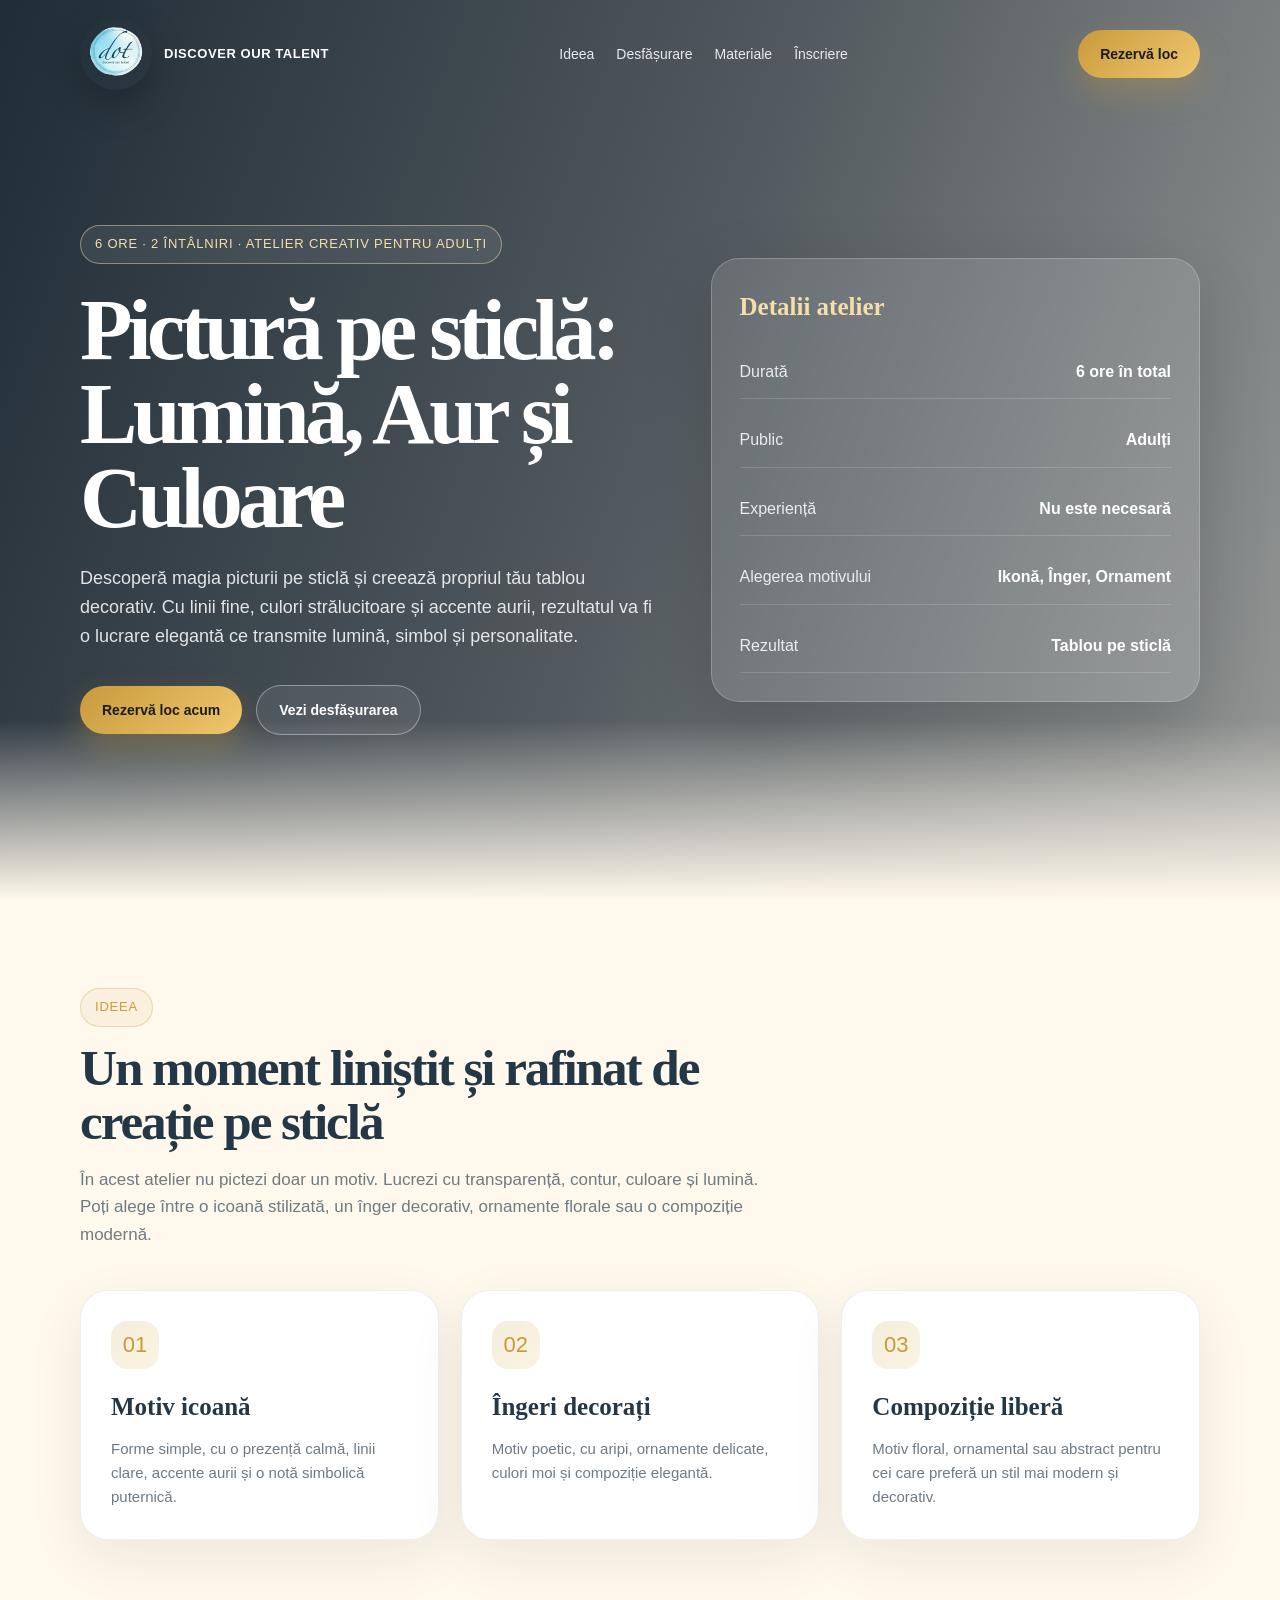
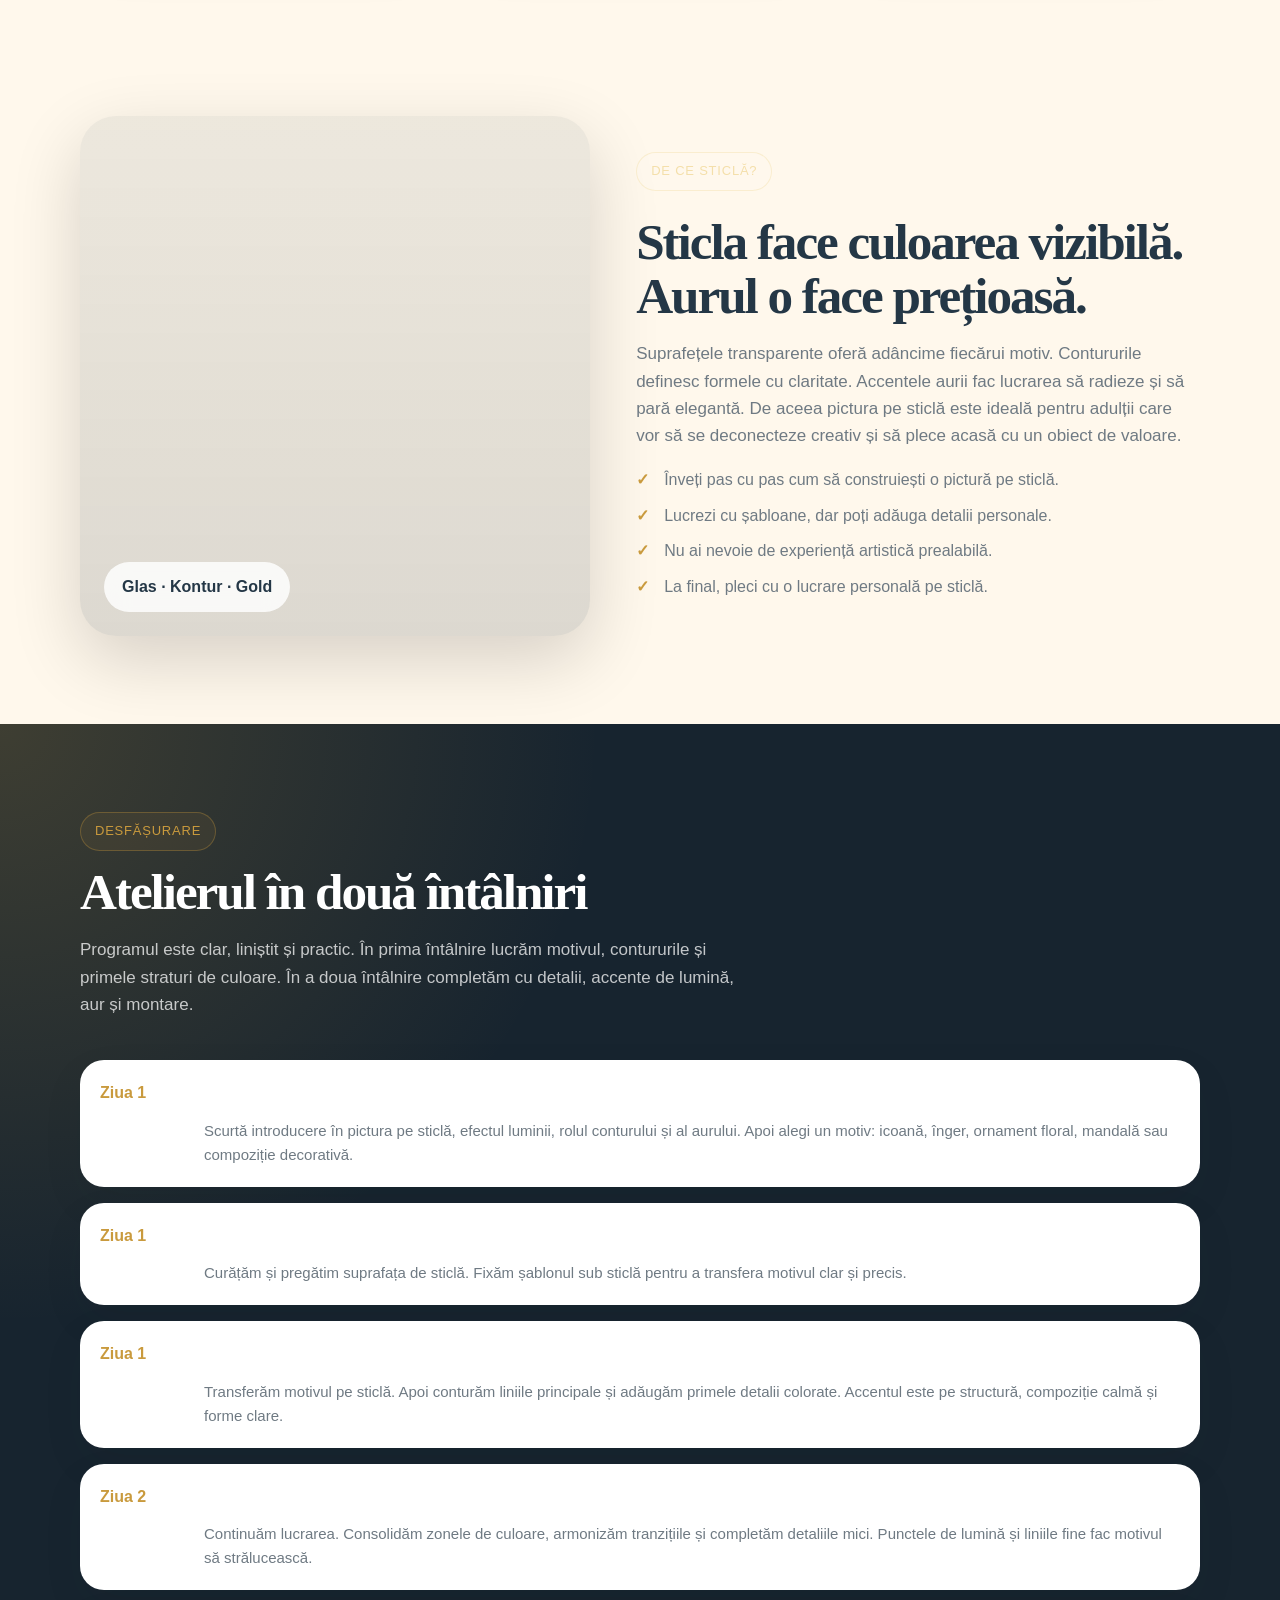
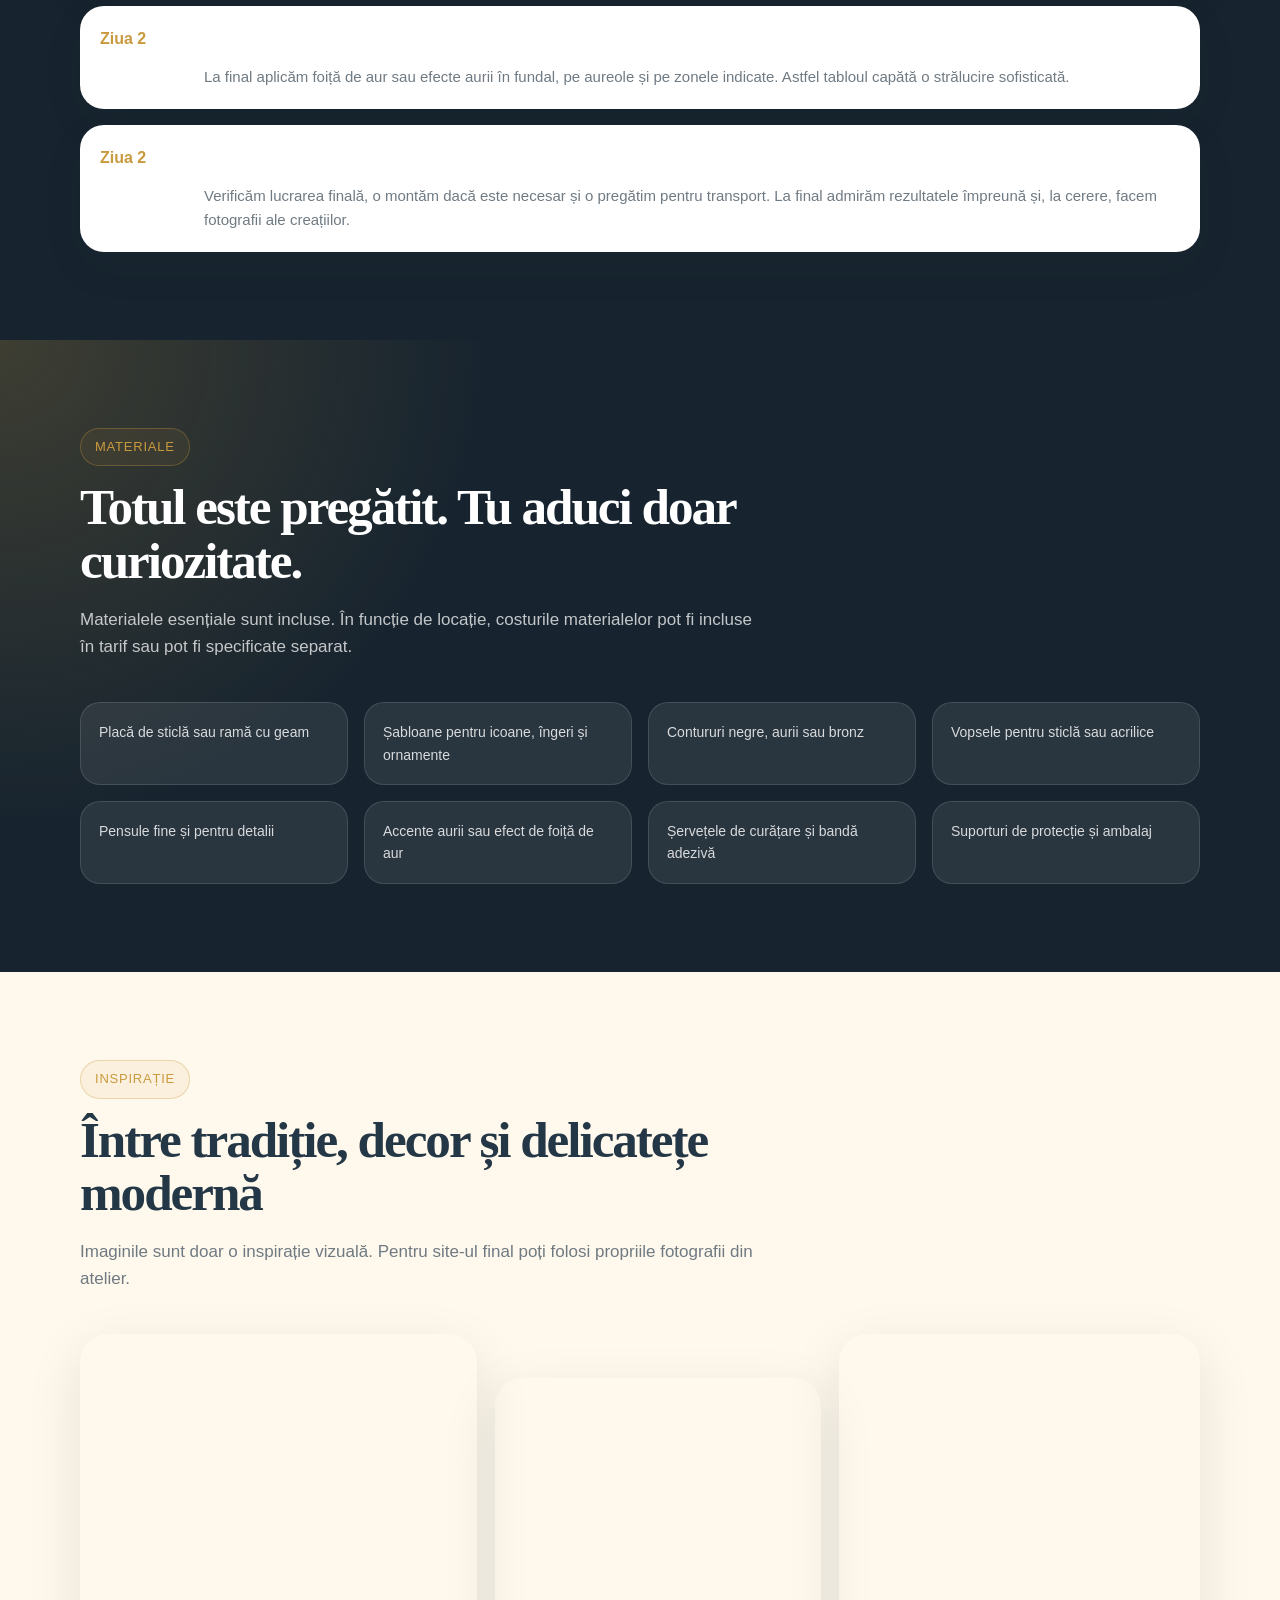
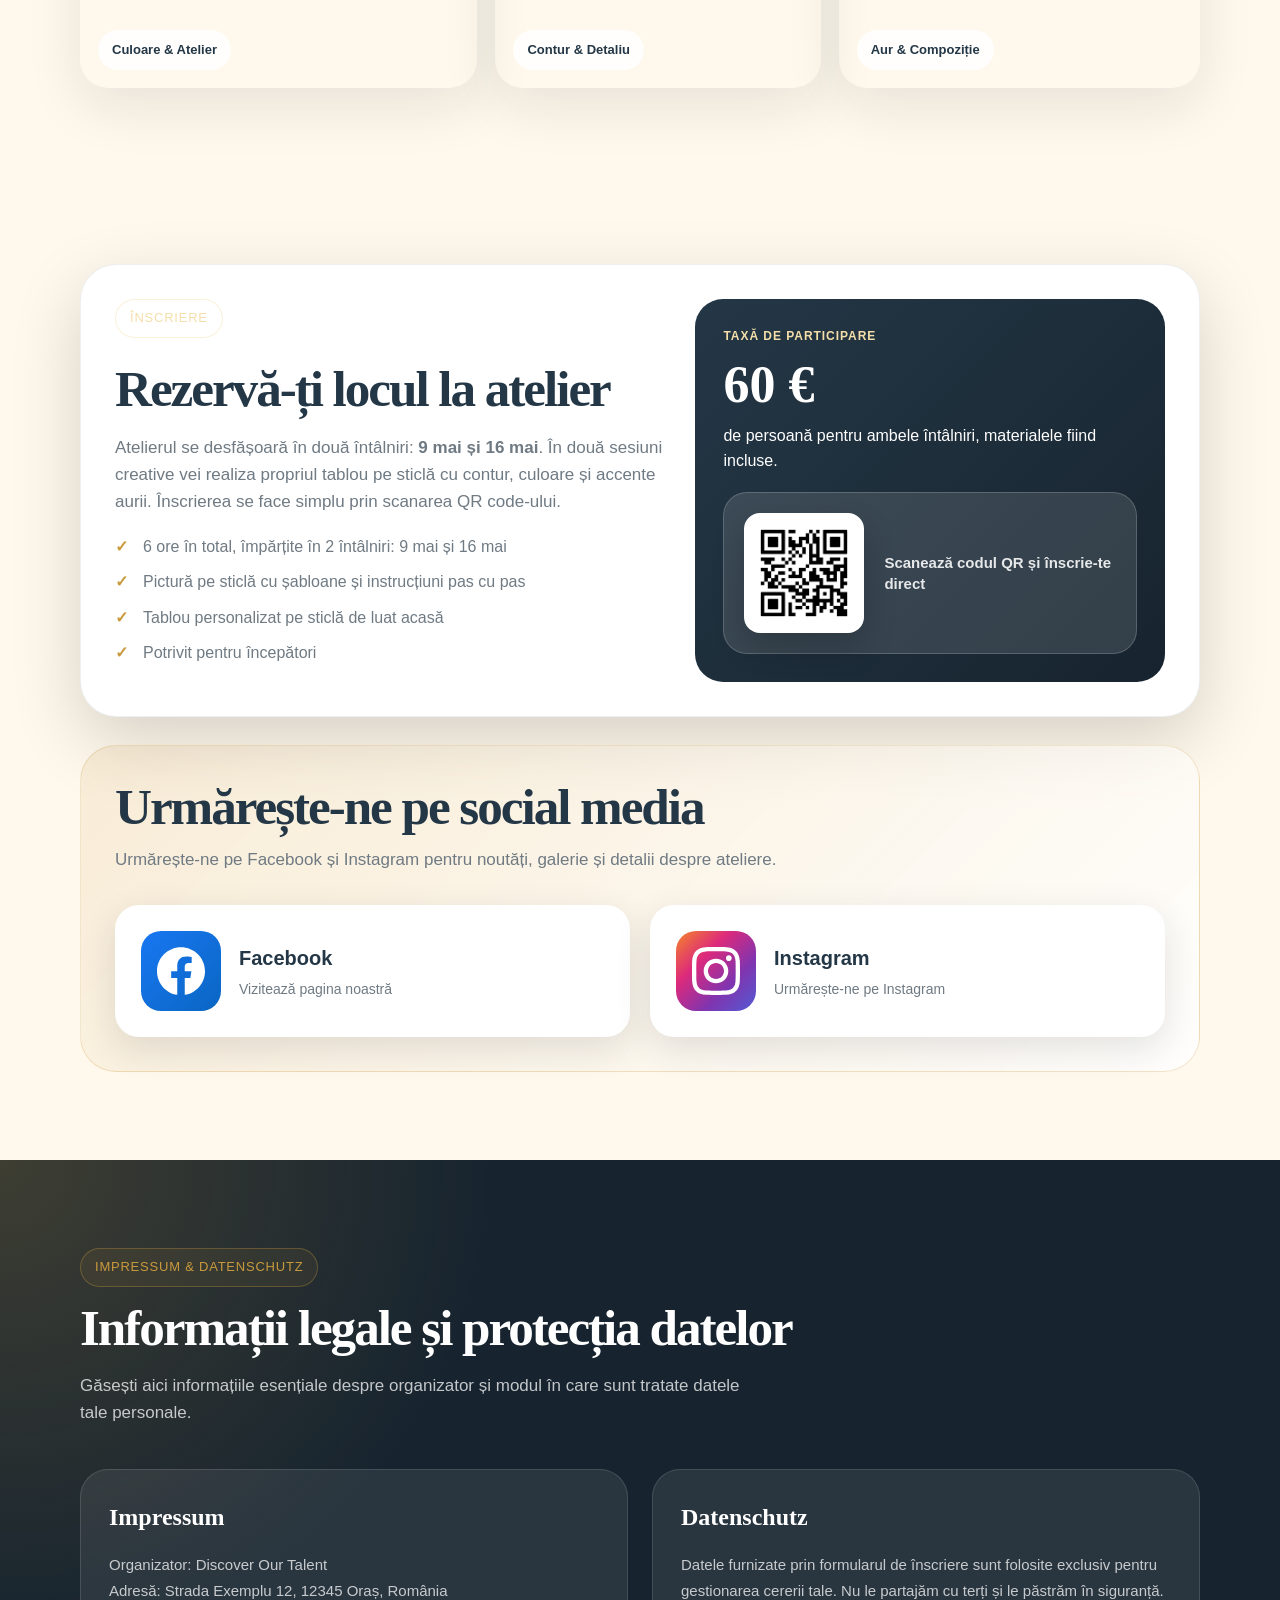
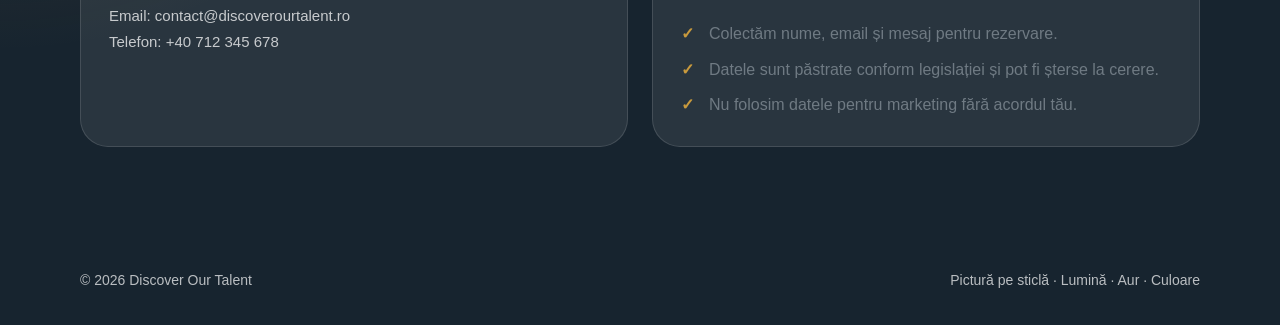
==== commit c93dea51: "Actualizare landing page" ====
--- a/index.html
+++ b/index.html
@@ -1,28 +1,27 @@
 <!DOCTYPE html>
-<html lang="de">
+<html lang="ro">
 <head>
   <meta charset="UTF-8" />
   <meta name="viewport" content="width=device-width, initial-scale=1.0" />
-  <title>Glasmalerei: Licht, Gold und Farbe | Kreativer Workshop für Erwachsene</title>
-  <meta name="description" content="Kreativer 3-Stunden-Workshop für Erwachsene: Gestalte dein eigenes Kunstwerk auf Glas mit Konturen, Farbe und Goldakzenten." />
+  <title>Pictură pe sticlă: Lumină, Aur și Culoare | Atelier creativ pentru adulți</title>
+  <meta name="description" content="Atelier creativ de 6 ore pentru adulți: realizează un tablou pe sticlă cu contur, culoare și accente de aur." />
   <link rel="stylesheet" href="style.css" />
- 
 </head>
 
 <body>
 <header class="topbar" id="topbar">
     <div class="container nav">
       <a href="#hero" class="logo brand-logo" aria-label="DOT Discover Our Talent">
-        <img src="logo.png" alt="DOT Discover Our Talent Logo" />
+        <img src="logo.png" alt="Logo Discover Our Talent" />
         <span>Discover Our Talent</span>
       </a>
-      <nav class="nav-links" aria-label="Hauptnavigation">
-        <a href="#idee">Idee</a>
-        <a href="#ablauf">Ablauf</a>
-        <a href="#materialien">Materialien</a>
-        <a href="#anmeldung">Anmeldung</a>
+      <nav class="nav-links" aria-label="Navigație principală">
+        <a href="#idee">Ideea</a>
+        <a href="#ablauf">Desfășurare</a>
+        <a href="#materialien">Materiale</a>
+        <a href="#anmeldung">Înscriere</a>
       </nav>
-      <a class="btn btn-primary" href="#anmeldung">Platz anfragen</a>
+      <a class="btn btn-primary" href="#anmeldung">Rezervă loc</a>
     </div>
   </header>
 
@@ -30,25 +29,25 @@
     <section class="hero" id="hero">
       <div class="container hero-grid">
         <div class="reveal">
-          <span class="eyebrow">6 Stunden · 2 Termine · Kreativer Workshop für Erwachsene</span>
-          <h1>Glasmalerei: Licht, Gold und Farbe</h1>
+          <span class="eyebrow">6 ore · 2 întâlniri · Atelier creativ pentru adulți</span>
+          <h1>Pictură pe sticlă: Lumină, Aur și Culoare</h1>
           <p class="hero-text">
-            Entdecke die besondere Wirkung der Glasmalerei und gestalte dein eigenes Kunstwerk auf Glas. Mit feinen Konturen, leuchtenden Farben und edlen Goldakzenten entsteht eine dekorative Arbeit, die Licht, Symbolik und persönliche Handschrift verbindet.
+            Descoperă magia picturii pe sticlă și creează propriul tău tablou decorativ. Cu linii fine, culori strălucitoare și accente aurii, rezultatul va fi o lucrare elegantă ce transmite lumină, simbol și personalitate.
           </p>
           <div class="hero-actions">
-            <a class="btn btn-primary" href="#anmeldung">Jetzt Platz anfragen</a>
-            <a class="btn btn-outline" href="#ablauf">Ablauf ansehen</a>
-          </div>
-        </div>
-
-        <aside class="hero-card reveal" aria-label="Workshop Details">
-          <h3>Workshop Details</h3>
+            <a class="btn btn-primary" href="#anmeldung">Rezervă loc acum</a>
+            <a class="btn btn-outline" href="#ablauf">Vezi desfășurarea</a>
+          </div>
+        </div>
+
+        <aside class="hero-card reveal" aria-label="Detalii atelier">
+          <h3>Detalii atelier</h3>
           <div class="facts">
-            <div class="fact"><span>Dauer</span><strong>6 Stunden gesamt</strong></div>
-            <div class="fact"><span>Zielgruppe</span><strong>Erwachsene</strong></div>
-            <div class="fact"><span>Vorkenntnisse</span><strong>Nicht erforderlich</strong></div>
-            <div class="fact"><span>Motivwahl</span><strong>Ikone, Engel, Ornament</strong></div>
-            <div class="fact"><span>Ergebnis</span><strong>Eigenes Glasbild</strong></div>
+            <div class="fact"><span>Durată</span><strong>6 ore în total</strong></div>
+            <div class="fact"><span>Public</span><strong>Adulți</strong></div>
+            <div class="fact"><span>Experiență</span><strong>Nu este necesară</strong></div>
+            <div class="fact"><span>Alegerea motivului</span><strong>Ikonă, Înger, Ornament</strong></div>
+            <div class="fact"><span>Rezultat</span><strong>Tablou pe sticlă</strong></div>
           </div>
         </aside>
       </div>
@@ -57,28 +56,28 @@
     <section id="idee">
       <div class="container">
         <div class="section-title reveal">
-          <span class="eyebrow">Die Idee</span>
-          <h2>Ein ruhiger, eleganter Kunstmoment auf Glas</h2>
-          <p class="lead">
-            In diesem Workshop malst du nicht nur ein Motiv. Du arbeitest mit Transparenz, Kontur, Farbe und Licht. Du kannst zwischen einem vereinfachten Ikonenmotiv, einem dekorativen Engel, floralen Ornamenten oder einer modernen Komposition wählen.
+          <span class="eyebrow">Ideea</span>
+          <h2>Un moment liniștit și rafinat de creație pe sticlă</h2>
+          <p class="lead">
+            În acest atelier nu pictezi doar un motiv. Lucrezi cu transparență, contur, culoare și lumină. Poți alege între o icoană stilizată, un înger decorativ, ornamente florale sau o compoziție modernă.
           </p>
         </div>
 
         <div class="cards">
           <article class="card reveal">
             <div class="card-icon">01</div>
-            <h3>Ikonenmotive</h3>
-            <p>Vereinfachte Motive mit ruhiger Ausstrahlung, klaren Linien, goldenen Details und symbolischer Wirkung.</p>
+            <h3>Motiv icoană</h3>
+            <p>Forme simple, cu o prezență calmă, linii clare, accente aurii și o notă simbolică puternică.</p>
           </article>
           <article class="card reveal">
             <div class="card-icon">02</div>
-            <h3>Dekorative Engel</h3>
-            <p>Leichte, poetische Motive mit Flügeln, Ornamenten, weichen Farben und eleganter Komposition.</p>
+            <h3>Îngeri decorați</h3>
+            <p>Motiv poetic, cu aripi, ornamente delicate, culori moi și compoziție elegantă.</p>
           </article>
           <article class="card reveal">
             <div class="card-icon">03</div>
-            <h3>Freie Komposition</h3>
-            <p>Florale, ornamentale oder abstrakte Motive für alle, die lieber modern und dekorativ arbeiten möchten.</p>
+            <h3>Compoziție liberă</h3>
+            <p>Motiv floral, ornamental sau abstract pentru cei care preferă un stil mai modern și decorativ.</p>
           </article>
         </div>
       </div>
@@ -88,16 +87,16 @@
       <div class="container split">
         <div class="image-panel reveal" aria-hidden="true"></div>
         <div class="reveal">
-          <span class="eyebrow">Warum Glas?</span>
-          <h2>Glas macht Farbe sichtbar. Gold macht sie wertvoll.</h2>
-          <p class="lead">
-            Die transparente Oberfläche gibt jedem Motiv eine besondere Tiefe. Durch Konturen entstehen klare Formen. Durch Goldakzente wirkt die Arbeit edel, ruhig und leuchtend. Genau deshalb eignet sich Glasmalerei hervorragend für Erwachsene, die kreativ abschalten und gleichzeitig ein hochwertiges Ergebnis mit nach Hause nehmen möchten.
+          <span class="eyebrow">De ce sticlă?</span>
+          <h2>Sticla face culoarea vizibilă. Aurul o face prețioasă.</h2>
+          <p class="lead">
+            Suprafețele transparente oferă adâncime fiecărui motiv. Contururile definesc formele cu claritate. Accentele aurii fac lucrarea să radieze și să pară elegantă. De aceea pictura pe sticlă este ideală pentru adulții care vor să se deconecteze creativ și să plece acasă cu un obiect de valoare.
           </p>
           <ul class="list">
-            <li>Du lernst den Aufbau einer Glasmalerei Schritt für Schritt.</li>
-            <li>Du arbeitest mit Vorlagen, kannst aber eigene Details einbringen.</li>
-            <li>Du brauchst keine künstlerische Erfahrung.</li>
-            <li>Am Ende entsteht ein persönliches Werk auf Glas.</li>
+            <li>Înveți pas cu pas cum să construiești o pictură pe sticlă.</li>
+            <li>Lucrezi cu șabloane, dar poți adăuga detalii personale.</li>
+            <li>Nu ai nevoie de experiență artistică prealabilă.</li>
+            <li>La final, pleci cu o lucrare personală pe sticlă.</li>
           </ul>
         </div>
       </div>
@@ -106,54 +105,54 @@
     <section id="ablauf" class="dark-section">
       <div class="container">
         <div class="section-title reveal">
-          <span class="eyebrow">Ablauf</span>
-          <h2>Der Workshop in zwei Terminen</h2>
-          <p class="lead">
-            Der Ablauf ist klar geführt, ruhig und praktisch. Am ersten Tag entstehen Motiv, Kontur und erste Farbschichten. Am zweiten Tag wird das Glasbild mit Details, Lichtakzenten, Blattgold und Rahmung fertiggestellt.
+          <span class="eyebrow">Desfășurare</span>
+          <h2>Atelierul în două întâlniri</h2>
+          <p class="lead">
+            Programul este clar, liniștit și practic. În prima întâlnire lucrăm motivul, contururile și primele straturi de culoare. În a doua întâlnire completăm cu detalii, accente de lumină, aur și montare.
           </p>
         </div>
 
         <div class="timeline">
           <div class="step reveal">
-            <div class="time">Tag 1</div>
-            <div>
-              <h3>Ankommen, Einführung & Motivwahl</h3>
-              <p>Kurze Einführung in die Glasmalerei, Wirkung von Licht, Kontur, Transparenz und Gold. Danach wählt jede Person ein Motiv: Ikone, Engel, florales Ornament, Mandala oder dekorative Komposition.</p>
-            </div>
-          </div>
-          <div class="step reveal">
-            <div class="time">Tag 1</div>
-            <div>
-              <h3>Glas vorbereiten</h3>
-              <p>Die Glasfläche wird gereinigt und vorbereitet. Die Vorlage wird unter dem Glas fixiert, damit das Motiv sauber übertragen werden kann.</p>
-            </div>
-          </div>
-          <div class="step reveal">
-            <div class="time">Tag 1</div>
-            <div>
-              <h3>Skizze, Konturen & erste Farbdetails</h3>
-              <p>Das Motiv wird auf Glas übertragen. Danach entstehen die wichtigsten Linien, Konturen und ersten Details in Farbe. Der Schwerpunkt liegt auf sauberem Aufbau, ruhiger Komposition und klarer Form.</p>
-            </div>
-          </div>
-          <div class="step reveal">
-            <div class="time">Tag 2</div>
-            <div>
-              <h3>Weiterarbeit an Farbe, Licht und Details</h3>
-              <p>Die Arbeit wird fortgesetzt. Farbflächen werden vertieft, Übergänge harmonisiert und kleine Details ergänzt. Lichtpunkte und feine Linien bringen das Motiv zum Leuchten.</p>
-            </div>
-          </div>
-          <div class="step reveal">
-            <div class="time">Tag 2</div>
-            <div>
-              <h3>Blattgold, Aureolen & besondere Akzente</h3>
-              <p>Im letzten Arbeitsschritt wird Blattgold oder Goldeffekt in den Hintergrund, auf Aureolen und in die dafür vorgesehenen Flächen eingearbeitet. Dadurch bekommt das Glasbild seine edle, leuchtende Wirkung.</p>
-            </div>
-          </div>
-          <div class="step reveal">
-            <div class="time">Tag 2</div>
-            <div>
-              <h3>Finalisierung, Rahmung & Mini-Ausstellung</h3>
-              <p>Das fertige Glasbild wird kontrolliert, gerahmt und sicher vorbereitet. Zum Abschluss betrachten wir die Arbeiten gemeinsam und machen auf Wunsch Fotos der entstandenen Werke.</p>
+            <div class="time">Ziua 1</div>
+            <div>
+              <h3>Sosire, introducere și alegere a motivului</h3>
+              <p>Scurtă introducere în pictura pe sticlă, efectul luminii, rolul conturului și al aurului. Apoi alegi un motiv: icoană, înger, ornament floral, mandală sau compoziție decorativă.</p>
+            </div>
+          </div>
+          <div class="step reveal">
+            <div class="time">Ziua 1</div>
+            <div>
+              <h3>Pregătirea sticlei</h3>
+              <p>Curățăm și pregătim suprafața de sticlă. Fixăm șablonul sub sticlă pentru a transfera motivul clar și precis.</p>
+            </div>
+          </div>
+          <div class="step reveal">
+            <div class="time">Ziua 1</div>
+            <div>
+              <h3>Schiță, contururi și primele detalii</h3>
+              <p>Transferăm motivul pe sticlă. Apoi conturăm liniile principale și adăugăm primele detalii colorate. Accentul este pe structură, compoziție calmă și forme clare.</p>
+            </div>
+          </div>
+          <div class="step reveal">
+            <div class="time">Ziua 2</div>
+            <div>
+              <h3>Finalizare culoare, lumină și detalii</h3>
+              <p>Continuăm lucrarea. Consolidăm zonele de culoare, armonizăm tranzițiile și completăm detaliile mici. Punctele de lumină și liniile fine fac motivul să strălucească.</p>
+            </div>
+          </div>
+          <div class="step reveal">
+            <div class="time">Ziua 2</div>
+            <div>
+              <h3>Aur, aureole și accente speciale</h3>
+              <p>La final aplicăm foiță de aur sau efecte aurii în fundal, pe aureole și pe zonele indicate. Astfel tabloul capătă o strălucire sofisticată.</p>
+            </div>
+          </div>
+          <div class="step reveal">
+            <div class="time">Ziua 2</div>
+            <div>
+              <h3>Finalizare, montaj și mini-expoziție</h3>
+              <p>Verificăm lucrarea finală, o montăm dacă este necesar și o pregătim pentru transport. La final admirăm rezultatele împreună și, la cerere, facem fotografii ale creațiilor.</p>
             </div>
           </div>
         </div>
@@ -163,22 +162,22 @@
     <section id="materialien" class="dark-section">
       <div class="container">
         <div class="section-title reveal">
-          <span class="eyebrow">Materialien</span>
-          <h2>Alles vorbereitet. Du kommst nur mit Neugier.</h2>
-          <p class="lead">
-            Die wichtigsten Materialien werden bereitgestellt. Je nach Veranstaltungsort können Materialkosten separat ausgewiesen oder im Preis enthalten sein.
+          <span class="eyebrow">Materiale</span>
+          <h2>Totul este pregătit. Tu aduci doar curiozitate.</h2>
+          <p class="lead">
+            Materialele esențiale sunt incluse. În funcție de locație, costurile materialelor pot fi incluse în tarif sau pot fi specificate separat.
           </p>
         </div>
 
         <div class="materials reveal">
-          <div class="material">Glasplatte oder Bilderrahmen mit Glas</div>
-          <div class="material">Vorlagen für Ikonen, Engel und Ornamente</div>
-          <div class="material">Konturen in Schwarz, Gold oder Bronze</div>
-          <div class="material">Glasfarben oder Acrylfarben</div>
-          <div class="material">Feine Pinsel und Detailpinsel</div>
-          <div class="material">Goldakzente oder Blattgold-Effekt</div>
-          <div class="material">Reinigungstücher und Klebeband</div>
-          <div class="material">Schutzunterlagen und Verpackung</div>
+          <div class="material">Placă de sticlă sau ramă cu geam</div>
+          <div class="material">Șabloane pentru icoane, îngeri și ornamente</div>
+          <div class="material">Contururi negre, aurii sau bronz</div>
+          <div class="material">Vopsele pentru sticlă sau acrilice</div>
+          <div class="material">Pensule fine și pentru detalii</div>
+          <div class="material">Accente aurii sau efect de foiță de aur</div>
+          <div class="material">Șervețele de curățare și bandă adezivă</div>
+          <div class="material">Suporturi de protecție și ambalaj</div>
         </div>
       </div>
     </section>
@@ -186,16 +185,17 @@
     <section>
       <div class="container">
         <div class="section-title reveal">
-          <span class="eyebrow">Inspiration</span>
-          <h2>Zwischen Tradition, Dekoration und moderner Leichtigkeit</h2>
-          <p class="lead">
-            Die Bilder dienen als visuelle Stimmung. Für deine finale Website kannst du später eigene Fotos aus dem Workshop einsetzen.</p>
+          <span class="eyebrow">Inspirație</span>
+          <h2>Între tradiție, decor și delicatețe modernă</h2>
+          <p class="lead">
+            Imaginile sunt doar o inspirație vizuală. Pentru site-ul final poți folosi propriile fotografii din atelier.
+          </p>
         </div>
 
         <div class="gallery reveal">
-          <div class="gallery-item"><span>Farbe & Atelier</span></div>
-          <div class="gallery-item"><span>Kontur & Detail</span></div>
-          <div class="gallery-item"><span>Gold & Komposition</span></div>
+          <div class="gallery-item"><span>Culoare & Atelier</span></div>
+          <div class="gallery-item"><span>Contur & Detaliu</span></div>
+          <div class="gallery-item"><span>Aur & Compoziție</span></div>
         </div>
       </div>
     </section>
@@ -203,33 +203,33 @@
     <section id="anmeldung">
       <div class="container offer-box reveal">
         <div>
-          <span class="eyebrow">Anmeldung</span>
-          <h2>Sichere dir deinen Platz im Workshop</h2>
-          <p class="lead">
-            Der Workshop findet an zwei Terminen statt: <strong>9. Mai und 16. Mai</strong>. In zwei kreativen Einheiten entsteht dein persönliches Glasbild mit Kontur, Farbe und Goldakzenten. Die Anmeldung erfolgt einfach über den QR-Code.
+          <span class="eyebrow">Înscriere</span>
+          <h2>Rezervă-ți locul la atelier</h2>
+          <p class="lead">
+            Atelierul se desfășoară în două întâlniri: <strong>9 mai și 16 mai</strong>. În două sesiuni creative vei realiza propriul tablou pe sticlă cu contur, culoare și accente aurii. Înscrierea se face simplu prin scanarea QR code-ului.
           </p>
           <ul class="list">
-            <li>6 Stunden Gesamtumfang an 2 Terminen: 9. Mai und 16. Mai</li>
-            <li>Glasmalerei mit Motivvorlagen und Schritt-für-Schritt-Begleitung</li>
-            <li>Persönliches Glasbild zum Mitnehmen</li>
-            <li>Geeignet für Anfängerinnen und Anfänger</li>
+            <li>6 ore în total, împărțite în 2 întâlniri: 9 mai și 16 mai</li>
+            <li>Pictură pe sticlă cu șabloane și instrucțiuni pas cu pas</li>
+            <li>Tablou personalizat pe sticlă de luat acasă</li>
+            <li>Potrivit pentru începători</li>
           </ul>
         </div>
 
         <div class="price">
-          <span class="small">Materialkosten</span>
+          <span class="small">Taxă de participare</span>
           <strong>60 €</strong>
-          <p>Materialkosten pro Person für beide Workshop-Termine.</p>
-          <div class="qr-box" aria-label="QR-Code Anmeldung">
-            <img src="qr.jpeg" alt="QR-Code zur Anmeldung für den Glasmalerei Workshop" class="qr-image" />
-            <p>QR-Code scannen und direkt anmelden</p>
+          <p>de persoană pentru ambele întâlniri, materialele fiind incluse.</p>
+          <div class="qr-box" aria-label="QR-Code pentru înscriere">
+            <img src="qr.jpeg" alt="QR code pentru înscriere la atelierul de pictură pe sticlă" class="qr-image" />
+            <p>Scanează codul QR și înscrie-te direct</p>
           </div>
         </div>
       </div>
 
       <div class="container social-section reveal" style="margin-top: 28px;">
-        <h2>Entdecke mehr über uns auf Social Media</h2>
-        <p class="lead">Folge uns auf Facebook und Instagram für Updates, Galerie und weitere Informationen zum Workshops!</p>
+        <h2>Urmărește-ne pe social media</h2>
+        <p class="lead">Urmărește-ne pe Facebook și Instagram pentru noutăți, galerie și detalii despre ateliere.</p>
         
         <div class="social-links">
           <a href="https://www.facebook.com/watch/?mibextid=wwXIfr&v=1327296539225912&rdid=zIC0bkABT0wgKFpA" target="_blank" rel="noopener noreferrer" class="social-card facebook" aria-label="Facebook">
@@ -240,7 +240,7 @@
             </div>
             <div class="social-info">
               <h3>Facebook</h3>
-              <p>Besuche unsere Facebook-Seite</p>
+              <p>Vizitează pagina noastră</p>
             </div>
           </a>
           
@@ -252,9 +252,44 @@
             </div>
             <div class="social-info">
               <h3>Instagram</h3>
-              <p>Folge unseren Instagram-Updates</p>
+              <p>Urmărește-ne pe Instagram</p>
             </div>
           </a>
+        </div>
+      </div>
+    </section>
+
+    <section id="impressum" class="dark-section">
+      <div class="container">
+        <div class="section-title reveal">
+          <span class="eyebrow">Impressum & Datenschutz</span>
+          <h2>Informații legale și protecția datelor</h2>
+          <p class="lead">
+            Găsești aici informațiile esențiale despre organizator și modul în care sunt tratate datele tale personale.</p>
+        </div>
+
+        <div class="legal-grid reveal">
+          <article class="card legal-card">
+            <h3>Impressum</h3>
+            <p>
+              Organizator: Discover Our Talent<br />
+              Adresă: Strada Exemplu 12, 12345 Oraș, România<br />
+              Email: contact@discoverourtalent.ro<br />
+              Telefon: +40 712 345 678
+            </p>
+          </article>
+
+          <article class="card legal-card">
+            <h3>Datenschutz</h3>
+            <p>
+              Datele furnizate prin formularul de înscriere sunt folosite exclusiv pentru gestionarea cererii tale. Nu le partajăm cu terți și le păstrăm în siguranță.
+            </p>
+            <ul class="list">
+              <li>Colectăm nume, email și mesaj pentru rezervare.</li>
+              <li>Datele sunt păstrate conform legislației și pot fi șterse la cerere.</li>
+              <li>Nu folosim datele pentru marketing fără acordul tău.</li>
+            </ul>
+          </article>
         </div>
       </div>
     </section>
@@ -262,8 +297,8 @@
 
   <footer class="footer">
     <div class="container footer-inner">
-      <span>© 2026 Glasmalerei: Licht, Gold und Farbe</span>
-      <span>Workshop für Erwachsene · Glas · Farbe · Gold</span>
+      <span>© 2026 Discover Our Talent</span>
+      <span>Pictură pe sticlă · Lumină · Aur · Culoare</span>
     </div>
   </footer>
 
--- a/style.css
+++ b/style.css
@@ -380,6 +380,29 @@
   box-shadow: 0 16px 42px rgba(23,36,47,0.07);
 }
 
+.legal-grid {
+  display: grid;
+  grid-template-columns: repeat(2, 1fr);
+  gap: 24px;
+}
+
+.legal-card {
+  background: rgba(255,255,255,0.08);
+  border: 1px solid rgba(255,255,255,0.14);
+  padding: 28px;
+  border-radius: 28px;
+}
+
+.legal-card h3 {
+  font-size: 24px;
+  margin-bottom: 16px;
+}
+
+.legal-card p {
+  color: rgba(255,255,255,0.76);
+  line-height: 1.7;
+}
+
 .time {
   color: var(--gold);
   font-weight: 800;
@@ -729,7 +752,8 @@
 
   .cards,
   .materials,
-  .gallery {
+  .gallery,
+  .legal-grid {
     grid-template-columns: 1fr 1fr;
   }
 
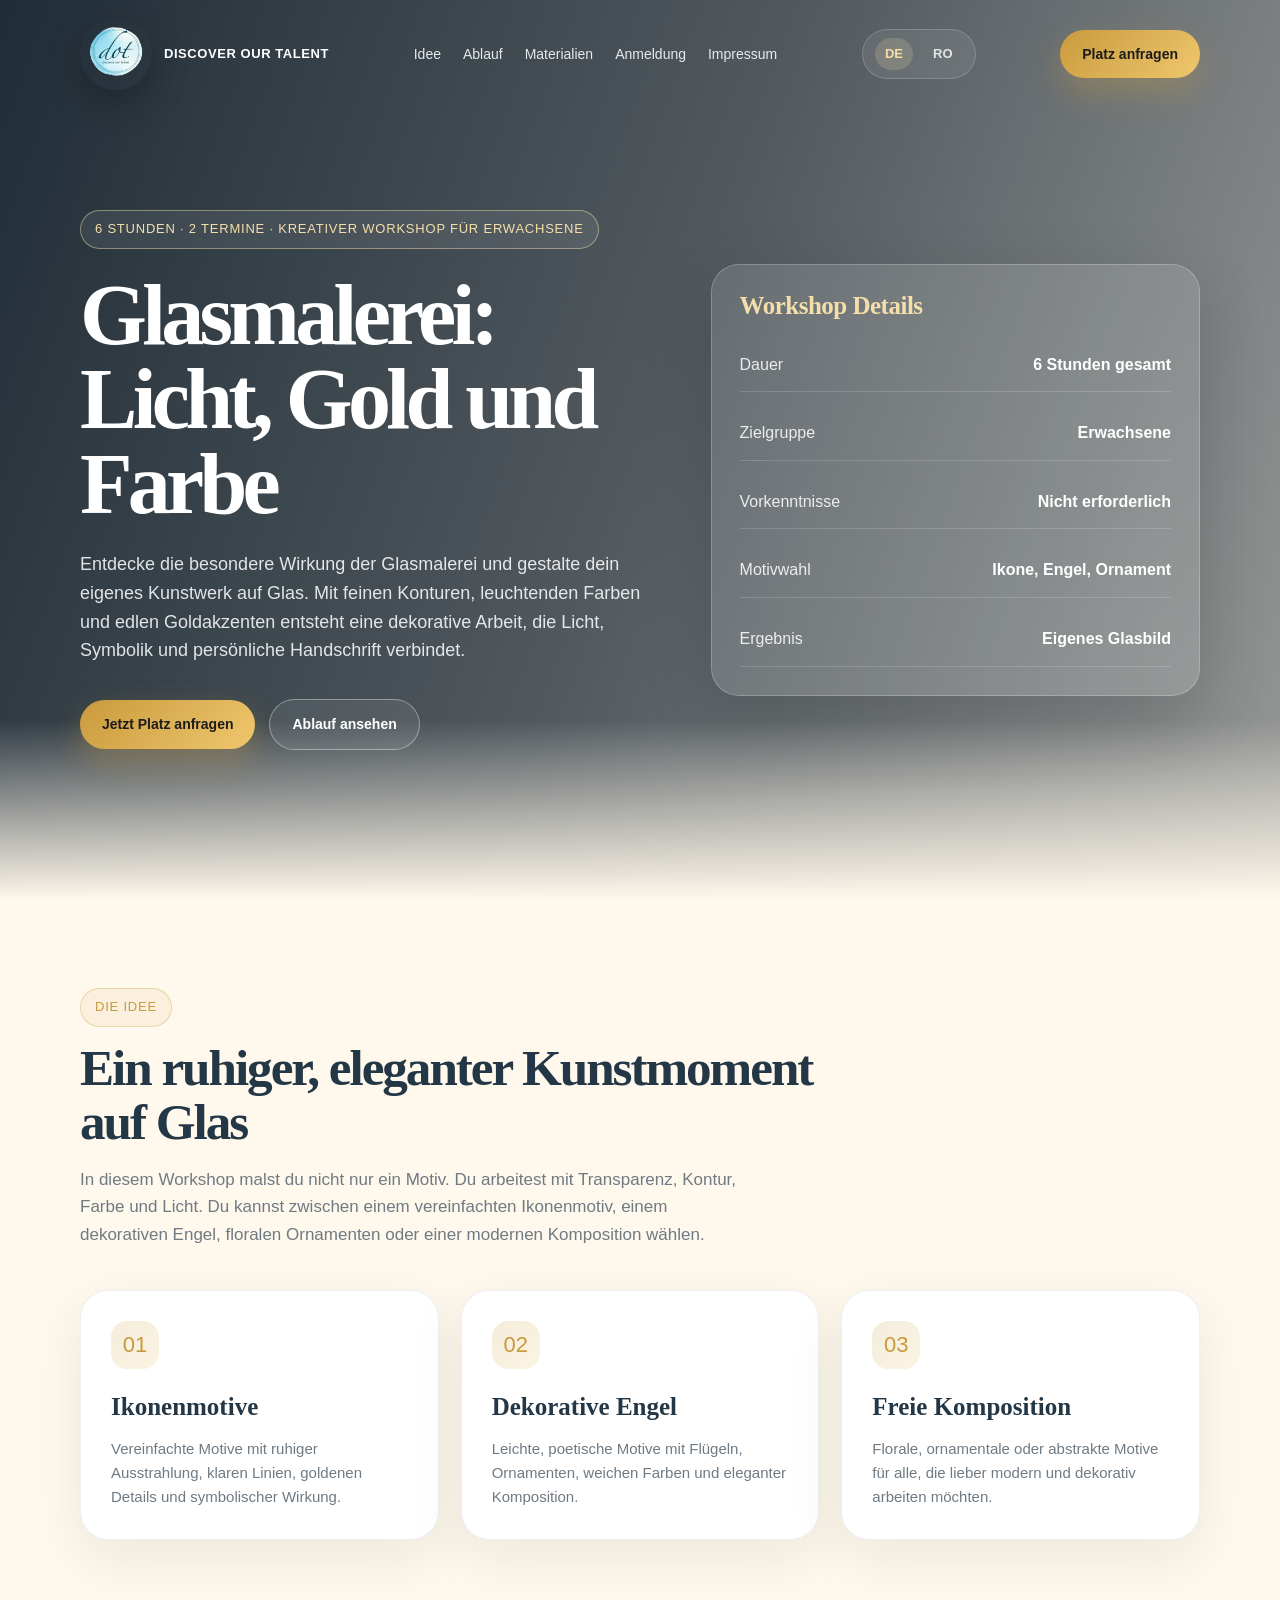
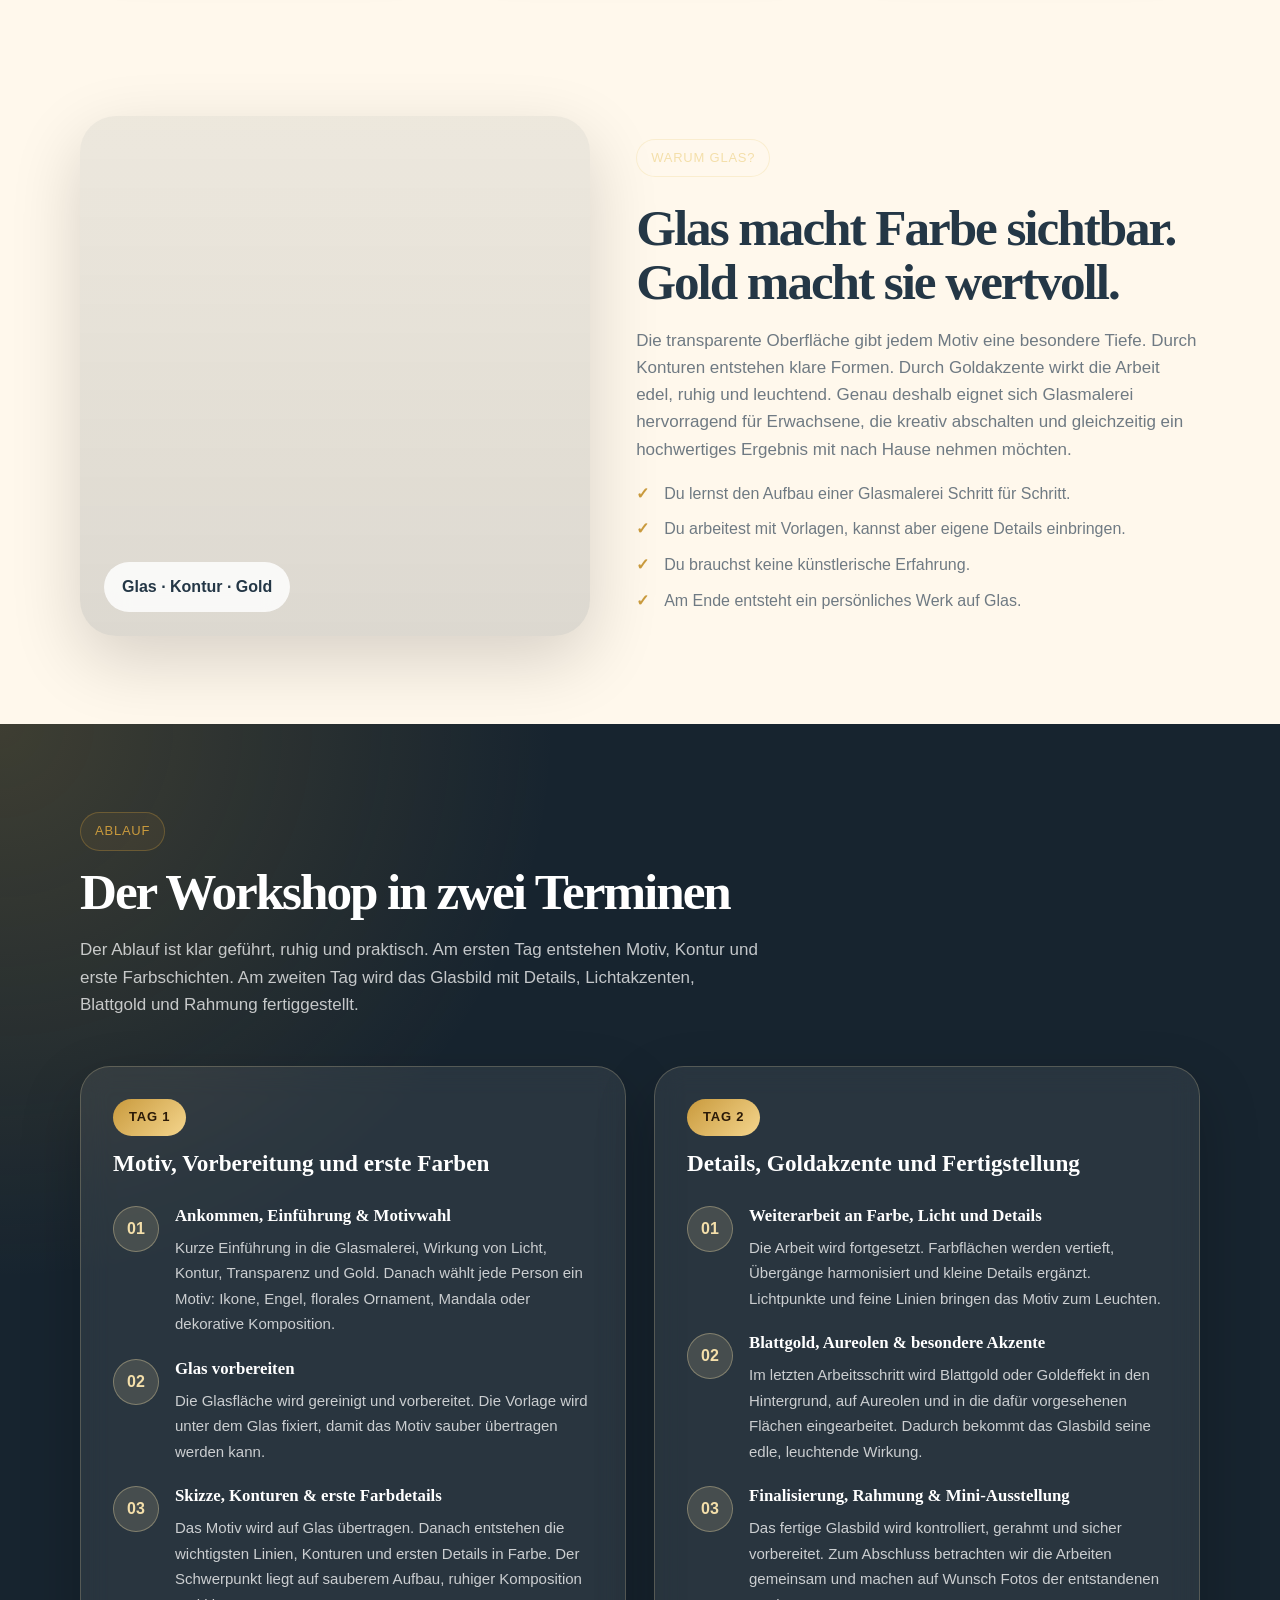
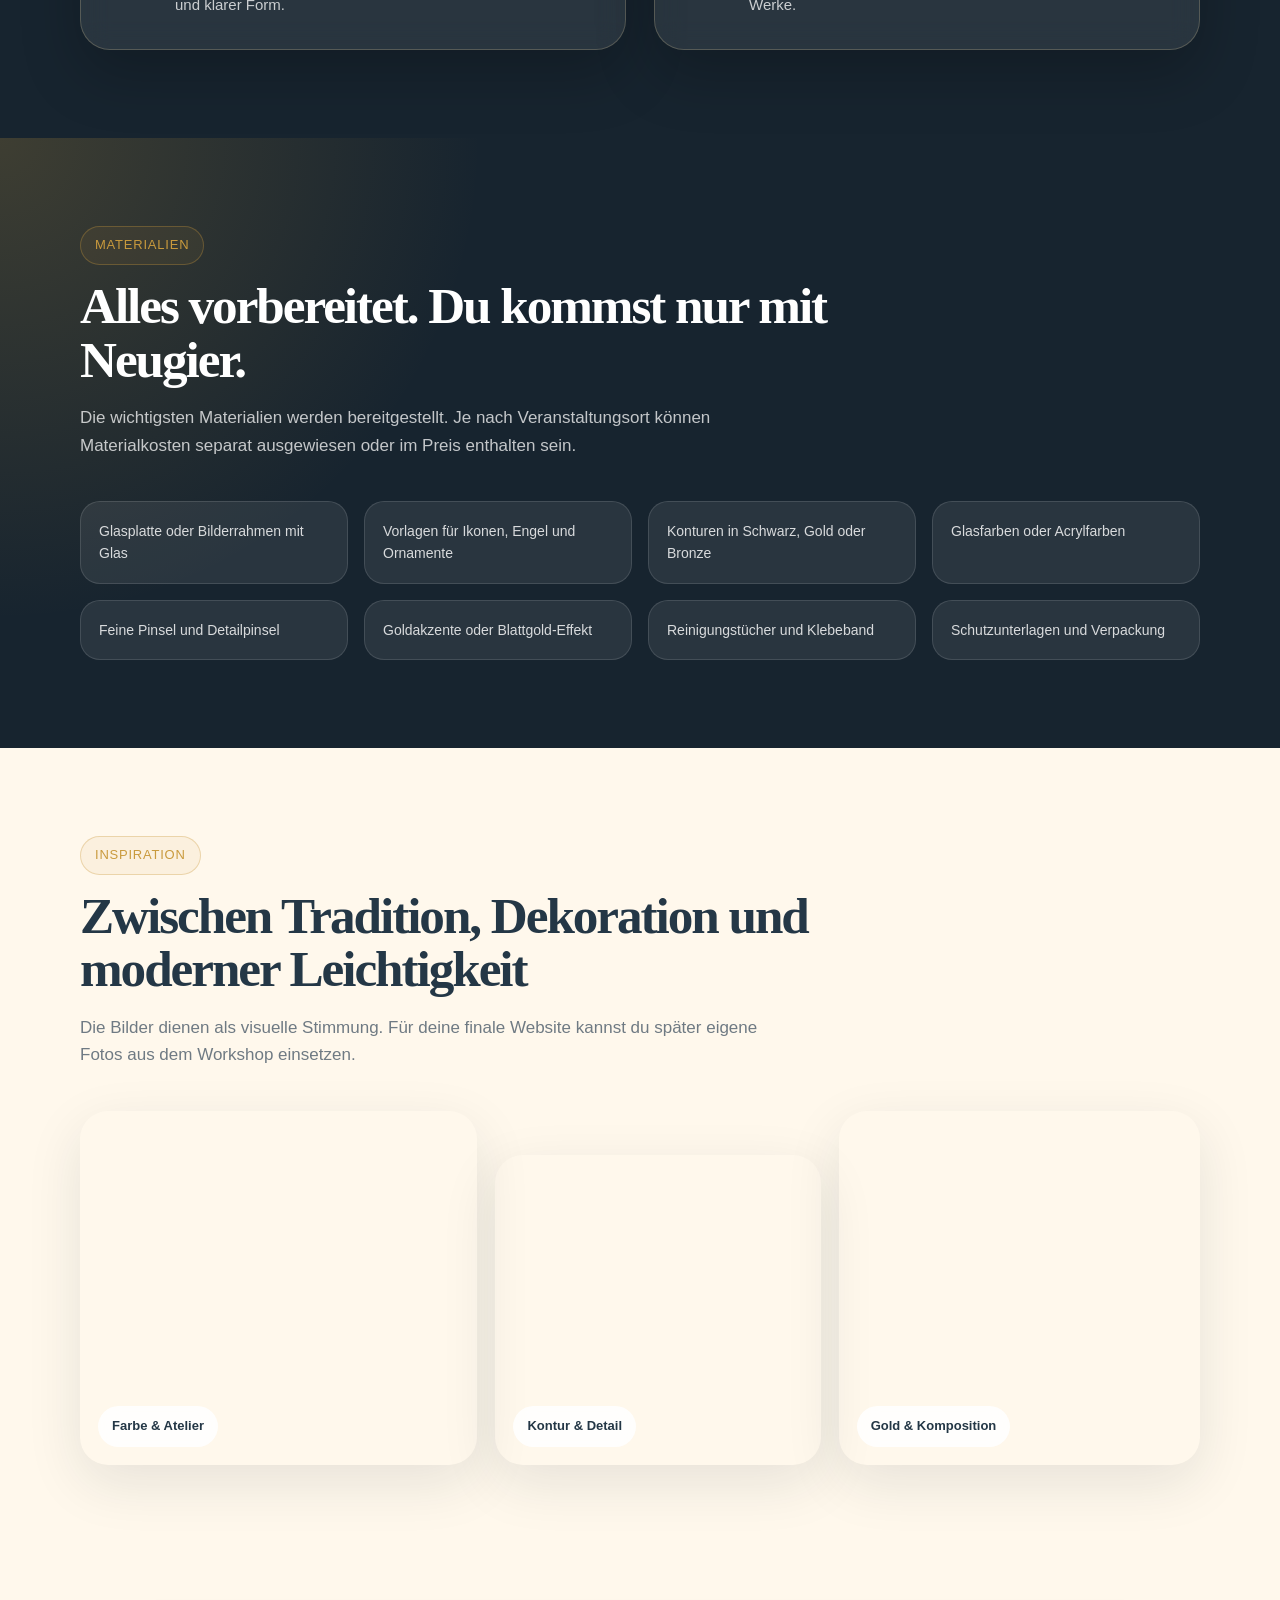
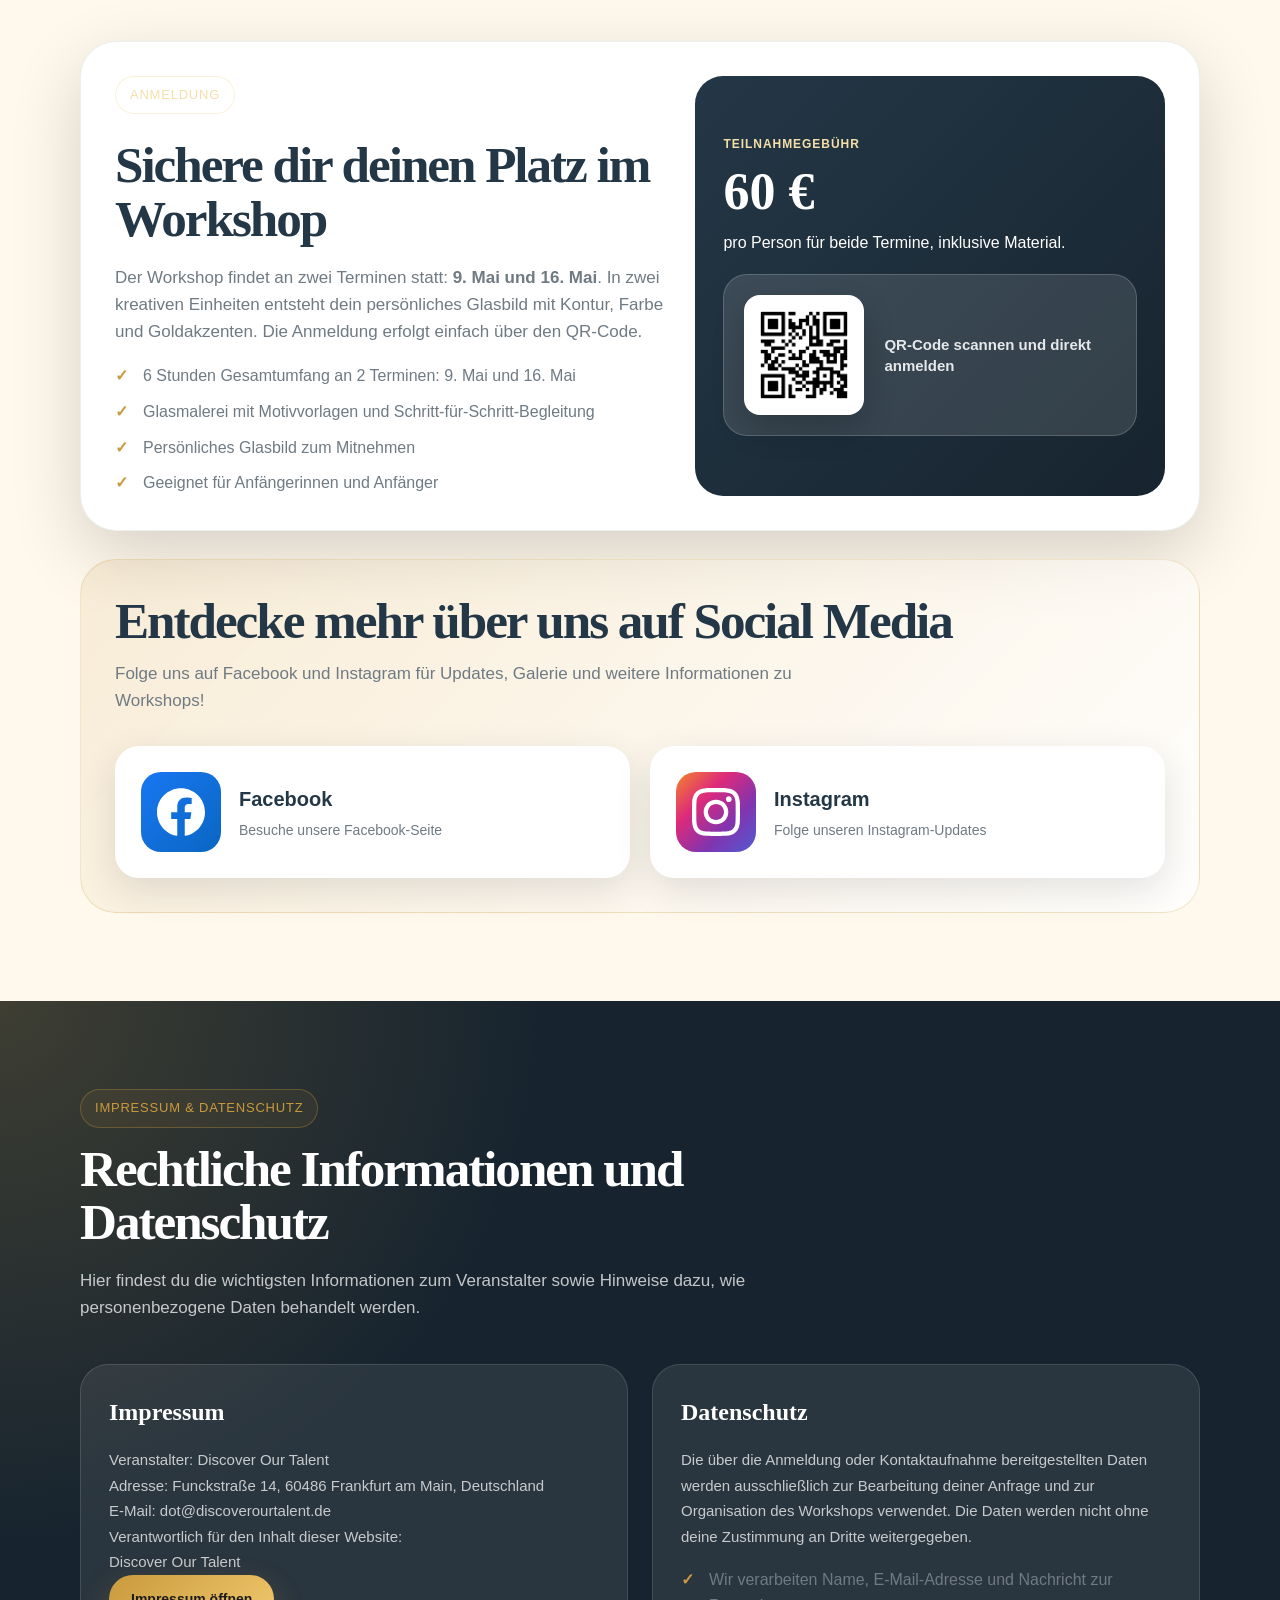
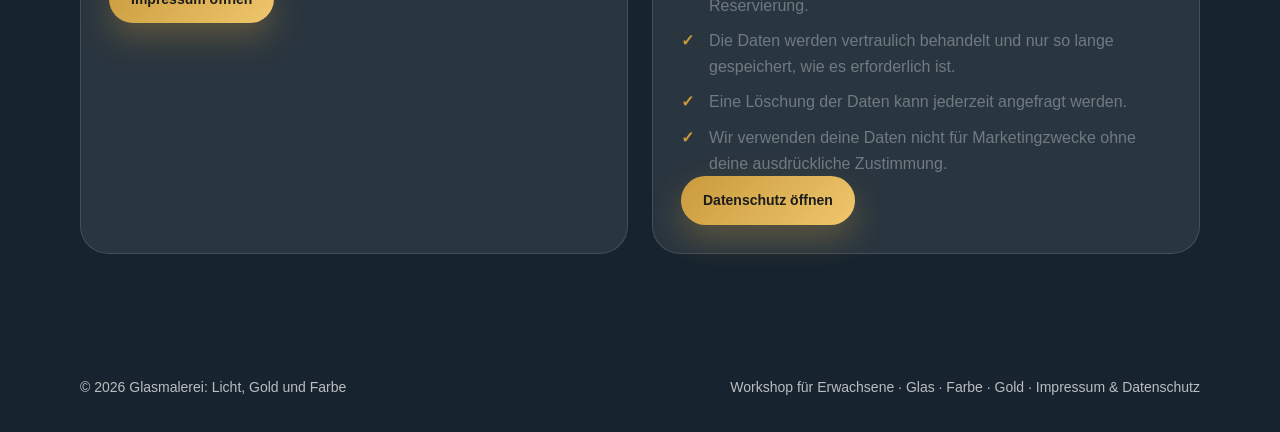
==== commit 4f5b61f7: "Actualizare landing page" ====
--- a/index.html
+++ b/index.html
@@ -1,27 +1,41 @@
 <!DOCTYPE html>
-<html lang="ro">
+<html lang="de">
 <head>
   <meta charset="UTF-8" />
   <meta name="viewport" content="width=device-width, initial-scale=1.0" />
-  <title>Pictură pe sticlă: Lumină, Aur și Culoare | Atelier creativ pentru adulți</title>
-  <meta name="description" content="Atelier creativ de 6 ore pentru adulți: realizează un tablou pe sticlă cu contur, culoare și accente de aur." />
+
+  <title>Glasmalerei: Licht, Gold und Farbe | Kreativer Workshop für Erwachsene</title>
+
+  <meta
+    name="description"
+    content="Kreativer 6-Stunden-Workshop für Erwachsene: Gestalte dein eigenes Kunstwerk auf Glas mit Konturen, Farbe und Goldakzenten."
+  />
+
   <link rel="stylesheet" href="style.css" />
 </head>
 
 <body>
-<header class="topbar" id="topbar">
+  <header class="topbar" id="topbar">
     <div class="container nav">
-      <a href="#hero" class="logo brand-logo" aria-label="DOT Discover Our Talent">
-        <img src="logo.png" alt="Logo Discover Our Talent" />
+      <a href="#hero" class="logo brand-logo" aria-label="DOT Discover Our Talent Startseite">
+        <img src="logo.png" alt="DOT Discover Our Talent Logo" />
         <span>Discover Our Talent</span>
       </a>
-      <nav class="nav-links" aria-label="Navigație principală">
-        <a href="#idee">Ideea</a>
-        <a href="#ablauf">Desfășurare</a>
-        <a href="#materialien">Materiale</a>
-        <a href="#anmeldung">Înscriere</a>
+
+      <nav class="nav-links" aria-label="Hauptnavigation">
+        <a href="#idee">Idee</a>
+        <a href="#ablauf">Ablauf</a>
+        <a href="#materialien">Materialien</a>
+        <a href="#anmeldung">Anmeldung</a>
+        <a href="#impressum">Impressum</a>
       </nav>
-      <a class="btn btn-primary" href="#anmeldung">Rezervă loc</a>
+
+      <div class="lang-switch" aria-label="Sprachauswahl">
+        <a href="index.html" class="lang-active" aria-current="page">DE</a>
+        <a href="indexro.html">RO</a>
+      </div>
+
+      <a class="btn btn-primary" href="#anmeldung">Platz anfragen</a>
     </div>
   </header>
 
@@ -29,25 +43,50 @@
     <section class="hero" id="hero">
       <div class="container hero-grid">
         <div class="reveal">
-          <span class="eyebrow">6 ore · 2 întâlniri · Atelier creativ pentru adulți</span>
-          <h1>Pictură pe sticlă: Lumină, Aur și Culoare</h1>
+          <span class="eyebrow">6 Stunden · 2 Termine · Kreativer Workshop für Erwachsene</span>
+
+          <h1>Glasmalerei: Licht, Gold und Farbe</h1>
+
           <p class="hero-text">
-            Descoperă magia picturii pe sticlă și creează propriul tău tablou decorativ. Cu linii fine, culori strălucitoare și accente aurii, rezultatul va fi o lucrare elegantă ce transmite lumină, simbol și personalitate.
-          </p>
+            Entdecke die besondere Wirkung der Glasmalerei und gestalte dein eigenes Kunstwerk auf Glas.
+            Mit feinen Konturen, leuchtenden Farben und edlen Goldakzenten entsteht eine dekorative Arbeit,
+            die Licht, Symbolik und persönliche Handschrift verbindet.
+          </p>
+
           <div class="hero-actions">
-            <a class="btn btn-primary" href="#anmeldung">Rezervă loc acum</a>
-            <a class="btn btn-outline" href="#ablauf">Vezi desfășurarea</a>
+            <a class="btn btn-primary" href="#anmeldung">Jetzt Platz anfragen</a>
+            <a class="btn btn-outline" href="#ablauf">Ablauf ansehen</a>
           </div>
         </div>
 
-        <aside class="hero-card reveal" aria-label="Detalii atelier">
-          <h3>Detalii atelier</h3>
+        <aside class="hero-card reveal" aria-label="Workshop Details">
+          <h2>Workshop Details</h2>
+
           <div class="facts">
-            <div class="fact"><span>Durată</span><strong>6 ore în total</strong></div>
-            <div class="fact"><span>Public</span><strong>Adulți</strong></div>
-            <div class="fact"><span>Experiență</span><strong>Nu este necesară</strong></div>
-            <div class="fact"><span>Alegerea motivului</span><strong>Ikonă, Înger, Ornament</strong></div>
-            <div class="fact"><span>Rezultat</span><strong>Tablou pe sticlă</strong></div>
+            <div class="fact">
+              <span>Dauer</span>
+              <strong>6 Stunden gesamt</strong>
+            </div>
+
+            <div class="fact">
+              <span>Zielgruppe</span>
+              <strong>Erwachsene</strong>
+            </div>
+
+            <div class="fact">
+              <span>Vorkenntnisse</span>
+              <strong>Nicht erforderlich</strong>
+            </div>
+
+            <div class="fact">
+              <span>Motivwahl</span>
+              <strong>Ikone, Engel, Ornament</strong>
+            </div>
+
+            <div class="fact">
+              <span>Ergebnis</span>
+              <strong>Eigenes Glasbild</strong>
+            </div>
           </div>
         </aside>
       </div>
@@ -56,28 +95,40 @@
     <section id="idee">
       <div class="container">
         <div class="section-title reveal">
-          <span class="eyebrow">Ideea</span>
-          <h2>Un moment liniștit și rafinat de creație pe sticlă</h2>
+          <span class="eyebrow">Die Idee</span>
+
+          <h2>Ein ruhiger, eleganter Kunstmoment auf Glas</h2>
+
           <p class="lead">
-            În acest atelier nu pictezi doar un motiv. Lucrezi cu transparență, contur, culoare și lumină. Poți alege între o icoană stilizată, un înger decorativ, ornamente florale sau o compoziție modernă.
+            In diesem Workshop malst du nicht nur ein Motiv. Du arbeitest mit Transparenz, Kontur, Farbe und Licht.
+            Du kannst zwischen einem vereinfachten Ikonenmotiv, einem dekorativen Engel, floralen Ornamenten oder
+            einer modernen Komposition wählen.
           </p>
         </div>
 
         <div class="cards">
           <article class="card reveal">
-            <div class="card-icon">01</div>
-            <h3>Motiv icoană</h3>
-            <p>Forme simple, cu o prezență calmă, linii clare, accente aurii și o notă simbolică puternică.</p>
+            <div class="card-icon" aria-hidden="true">01</div>
+            <h3>Ikonenmotive</h3>
+            <p>
+              Vereinfachte Motive mit ruhiger Ausstrahlung, klaren Linien, goldenen Details und symbolischer Wirkung.
+            </p>
           </article>
+
           <article class="card reveal">
-            <div class="card-icon">02</div>
-            <h3>Îngeri decorați</h3>
-            <p>Motiv poetic, cu aripi, ornamente delicate, culori moi și compoziție elegantă.</p>
+            <div class="card-icon" aria-hidden="true">02</div>
+            <h3>Dekorative Engel</h3>
+            <p>
+              Leichte, poetische Motive mit Flügeln, Ornamenten, weichen Farben und eleganter Komposition.
+            </p>
           </article>
+
           <article class="card reveal">
-            <div class="card-icon">03</div>
-            <h3>Compoziție liberă</h3>
-            <p>Motiv floral, ornamental sau abstract pentru cei care preferă un stil mai modern și decorativ.</p>
+            <div class="card-icon" aria-hidden="true">03</div>
+            <h3>Freie Komposition</h3>
+            <p>
+              Florale, ornamentale oder abstrakte Motive für alle, die lieber modern und dekorativ arbeiten möchten.
+            </p>
           </article>
         </div>
       </div>
@@ -86,17 +137,24 @@
     <section>
       <div class="container split">
         <div class="image-panel reveal" aria-hidden="true"></div>
+
         <div class="reveal">
-          <span class="eyebrow">De ce sticlă?</span>
-          <h2>Sticla face culoarea vizibilă. Aurul o face prețioasă.</h2>
+          <span class="eyebrow">Warum Glas?</span>
+
+          <h2>Glas macht Farbe sichtbar. Gold macht sie wertvoll.</h2>
+
           <p class="lead">
-            Suprafețele transparente oferă adâncime fiecărui motiv. Contururile definesc formele cu claritate. Accentele aurii fac lucrarea să radieze și să pară elegantă. De aceea pictura pe sticlă este ideală pentru adulții care vor să se deconecteze creativ și să plece acasă cu un obiect de valoare.
-          </p>
+            Die transparente Oberfläche gibt jedem Motiv eine besondere Tiefe. Durch Konturen entstehen klare Formen.
+            Durch Goldakzente wirkt die Arbeit edel, ruhig und leuchtend. Genau deshalb eignet sich Glasmalerei
+            hervorragend für Erwachsene, die kreativ abschalten und gleichzeitig ein hochwertiges Ergebnis mit nach
+            Hause nehmen möchten.
+          </p>
+
           <ul class="list">
-            <li>Înveți pas cu pas cum să construiești o pictură pe sticlă.</li>
-            <li>Lucrezi cu șabloane, dar poți adăuga detalii personale.</li>
-            <li>Nu ai nevoie de experiență artistică prealabilă.</li>
-            <li>La final, pleci cu o lucrare personală pe sticlă.</li>
+            <li>Du lernst den Aufbau einer Glasmalerei Schritt für Schritt.</li>
+            <li>Du arbeitest mit Vorlagen, kannst aber eigene Details einbringen.</li>
+            <li>Du brauchst keine künstlerische Erfahrung.</li>
+            <li>Am Ende entsteht ein persönliches Werk auf Glas.</li>
           </ul>
         </div>
       </div>
@@ -105,56 +163,104 @@
     <section id="ablauf" class="dark-section">
       <div class="container">
         <div class="section-title reveal">
-          <span class="eyebrow">Desfășurare</span>
-          <h2>Atelierul în două întâlniri</h2>
+          <span class="eyebrow">Ablauf</span>
+
+          <h2>Der Workshop in zwei Terminen</h2>
+
           <p class="lead">
-            Programul este clar, liniștit și practic. În prima întâlnire lucrăm motivul, contururile și primele straturi de culoare. În a doua întâlnire completăm cu detalii, accente de lumină, aur și montare.
-          </p>
-        </div>
-
-        <div class="timeline">
-          <div class="step reveal">
-            <div class="time">Ziua 1</div>
-            <div>
-              <h3>Sosire, introducere și alegere a motivului</h3>
-              <p>Scurtă introducere în pictura pe sticlă, efectul luminii, rolul conturului și al aurului. Apoi alegi un motiv: icoană, înger, ornament floral, mandală sau compoziție decorativă.</p>
-            </div>
-          </div>
-          <div class="step reveal">
-            <div class="time">Ziua 1</div>
-            <div>
-              <h3>Pregătirea sticlei</h3>
-              <p>Curățăm și pregătim suprafața de sticlă. Fixăm șablonul sub sticlă pentru a transfera motivul clar și precis.</p>
-            </div>
-          </div>
-          <div class="step reveal">
-            <div class="time">Ziua 1</div>
-            <div>
-              <h3>Schiță, contururi și primele detalii</h3>
-              <p>Transferăm motivul pe sticlă. Apoi conturăm liniile principale și adăugăm primele detalii colorate. Accentul este pe structură, compoziție calmă și forme clare.</p>
-            </div>
-          </div>
-          <div class="step reveal">
-            <div class="time">Ziua 2</div>
-            <div>
-              <h3>Finalizare culoare, lumină și detalii</h3>
-              <p>Continuăm lucrarea. Consolidăm zonele de culoare, armonizăm tranzițiile și completăm detaliile mici. Punctele de lumină și liniile fine fac motivul să strălucească.</p>
-            </div>
-          </div>
-          <div class="step reveal">
-            <div class="time">Ziua 2</div>
-            <div>
-              <h3>Aur, aureole și accente speciale</h3>
-              <p>La final aplicăm foiță de aur sau efecte aurii în fundal, pe aureole și pe zonele indicate. Astfel tabloul capătă o strălucire sofisticată.</p>
-            </div>
-          </div>
-          <div class="step reveal">
-            <div class="time">Ziua 2</div>
-            <div>
-              <h3>Finalizare, montaj și mini-expoziție</h3>
-              <p>Verificăm lucrarea finală, o montăm dacă este necesar și o pregătim pentru transport. La final admirăm rezultatele împreună și, la cerere, facem fotografii ale creațiilor.</p>
-            </div>
-          </div>
+            Der Ablauf ist klar geführt, ruhig und praktisch. Am ersten Tag entstehen Motiv, Kontur und erste
+            Farbschichten. Am zweiten Tag wird das Glasbild mit Details, Lichtakzenten, Blattgold und Rahmung
+            fertiggestellt.
+          </p>
+        </div>
+
+        <div class="day-boxes">
+          <article class="day-box reveal">
+            <div class="day-header">
+              <span class="day-label">Tag 1</span>
+              <h3>Motiv, Vorbereitung und erste Farben</h3>
+            </div>
+
+            <div class="day-activities">
+              <div class="activity">
+                <span class="activity-number">01</span>
+                <div>
+                  <h4>Ankommen, Einführung &amp; Motivwahl</h4>
+                  <p>
+                    Kurze Einführung in die Glasmalerei, Wirkung von Licht, Kontur, Transparenz und Gold.
+                    Danach wählt jede Person ein Motiv: Ikone, Engel, florales Ornament, Mandala oder
+                    dekorative Komposition.
+                  </p>
+                </div>
+              </div>
+
+              <div class="activity">
+                <span class="activity-number">02</span>
+                <div>
+                  <h4>Glas vorbereiten</h4>
+                  <p>
+                    Die Glasfläche wird gereinigt und vorbereitet. Die Vorlage wird unter dem Glas fixiert,
+                    damit das Motiv sauber übertragen werden kann.
+                  </p>
+                </div>
+              </div>
+
+              <div class="activity">
+                <span class="activity-number">03</span>
+                <div>
+                  <h4>Skizze, Konturen &amp; erste Farbdetails</h4>
+                  <p>
+                    Das Motiv wird auf Glas übertragen. Danach entstehen die wichtigsten Linien, Konturen
+                    und ersten Details in Farbe. Der Schwerpunkt liegt auf sauberem Aufbau, ruhiger Komposition
+                    und klarer Form.
+                  </p>
+                </div>
+              </div>
+            </div>
+          </article>
+
+          <article class="day-box reveal">
+            <div class="day-header">
+              <span class="day-label">Tag 2</span>
+              <h3>Details, Goldakzente und Fertigstellung</h3>
+            </div>
+
+            <div class="day-activities">
+              <div class="activity">
+                <span class="activity-number">01</span>
+                <div>
+                  <h4>Weiterarbeit an Farbe, Licht und Details</h4>
+                  <p>
+                    Die Arbeit wird fortgesetzt. Farbflächen werden vertieft, Übergänge harmonisiert und kleine
+                    Details ergänzt. Lichtpunkte und feine Linien bringen das Motiv zum Leuchten.
+                  </p>
+                </div>
+              </div>
+
+              <div class="activity">
+                <span class="activity-number">02</span>
+                <div>
+                  <h4>Blattgold, Aureolen &amp; besondere Akzente</h4>
+                  <p>
+                    Im letzten Arbeitsschritt wird Blattgold oder Goldeffekt in den Hintergrund, auf Aureolen
+                    und in die dafür vorgesehenen Flächen eingearbeitet. Dadurch bekommt das Glasbild seine edle,
+                    leuchtende Wirkung.
+                  </p>
+                </div>
+              </div>
+
+              <div class="activity">
+                <span class="activity-number">03</span>
+                <div>
+                  <h4>Finalisierung, Rahmung &amp; Mini-Ausstellung</h4>
+                  <p>
+                    Das fertige Glasbild wird kontrolliert, gerahmt und sicher vorbereitet. Zum Abschluss betrachten
+                    wir die Arbeiten gemeinsam und machen auf Wunsch Fotos der entstandenen Werke.
+                  </p>
+                </div>
+              </div>
+            </div>
+          </article>
         </div>
       </div>
     </section>
@@ -162,22 +268,25 @@
     <section id="materialien" class="dark-section">
       <div class="container">
         <div class="section-title reveal">
-          <span class="eyebrow">Materiale</span>
-          <h2>Totul este pregătit. Tu aduci doar curiozitate.</h2>
+          <span class="eyebrow">Materialien</span>
+
+          <h2>Alles vorbereitet. Du kommst nur mit Neugier.</h2>
+
           <p class="lead">
-            Materialele esențiale sunt incluse. În funcție de locație, costurile materialelor pot fi incluse în tarif sau pot fi specificate separat.
+            Die wichtigsten Materialien werden bereitgestellt. Je nach Veranstaltungsort können Materialkosten separat
+            ausgewiesen oder im Preis enthalten sein.
           </p>
         </div>
 
         <div class="materials reveal">
-          <div class="material">Placă de sticlă sau ramă cu geam</div>
-          <div class="material">Șabloane pentru icoane, îngeri și ornamente</div>
-          <div class="material">Contururi negre, aurii sau bronz</div>
-          <div class="material">Vopsele pentru sticlă sau acrilice</div>
-          <div class="material">Pensule fine și pentru detalii</div>
-          <div class="material">Accente aurii sau efect de foiță de aur</div>
-          <div class="material">Șervețele de curățare și bandă adezivă</div>
-          <div class="material">Suporturi de protecție și ambalaj</div>
+          <div class="material">Glasplatte oder Bilderrahmen mit Glas</div>
+          <div class="material">Vorlagen für Ikonen, Engel und Ornamente</div>
+          <div class="material">Konturen in Schwarz, Gold oder Bronze</div>
+          <div class="material">Glasfarben oder Acrylfarben</div>
+          <div class="material">Feine Pinsel und Detailpinsel</div>
+          <div class="material">Goldakzente oder Blattgold-Effekt</div>
+          <div class="material">Reinigungstücher und Klebeband</div>
+          <div class="material">Schutzunterlagen und Verpackung</div>
         </div>
       </div>
     </section>
@@ -185,17 +294,28 @@
     <section>
       <div class="container">
         <div class="section-title reveal">
-          <span class="eyebrow">Inspirație</span>
-          <h2>Între tradiție, decor și delicatețe modernă</h2>
+          <span class="eyebrow">Inspiration</span>
+
+          <h2>Zwischen Tradition, Dekoration und moderner Leichtigkeit</h2>
+
           <p class="lead">
-            Imaginile sunt doar o inspirație vizuală. Pentru site-ul final poți folosi propriile fotografii din atelier.
+            Die Bilder dienen als visuelle Stimmung. Für deine finale Website kannst du später eigene Fotos aus dem
+            Workshop einsetzen.
           </p>
         </div>
 
         <div class="gallery reveal">
-          <div class="gallery-item"><span>Culoare & Atelier</span></div>
-          <div class="gallery-item"><span>Contur & Detaliu</span></div>
-          <div class="gallery-item"><span>Aur & Compoziție</span></div>
+          <div class="gallery-item">
+            <span>Farbe &amp; Atelier</span>
+          </div>
+
+          <div class="gallery-item">
+            <span>Kontur &amp; Detail</span>
+          </div>
+
+          <div class="gallery-item">
+            <span>Gold &amp; Komposition</span>
+          </div>
         </div>
       </div>
     </section>
@@ -203,56 +323,83 @@
     <section id="anmeldung">
       <div class="container offer-box reveal">
         <div>
-          <span class="eyebrow">Înscriere</span>
-          <h2>Rezervă-ți locul la atelier</h2>
+          <span class="eyebrow">Anmeldung</span>
+
+          <h2>Sichere dir deinen Platz im Workshop</h2>
+
           <p class="lead">
-            Atelierul se desfășoară în două întâlniri: <strong>9 mai și 16 mai</strong>. În două sesiuni creative vei realiza propriul tablou pe sticlă cu contur, culoare și accente aurii. Înscrierea se face simplu prin scanarea QR code-ului.
-          </p>
+            Der Workshop findet an zwei Terminen statt: <strong>9. Mai und 16. Mai</strong>. In zwei kreativen
+            Einheiten entsteht dein persönliches Glasbild mit Kontur, Farbe und Goldakzenten. Die Anmeldung erfolgt
+            einfach über den QR-Code.
+          </p>
+
           <ul class="list">
-            <li>6 ore în total, împărțite în 2 întâlniri: 9 mai și 16 mai</li>
-            <li>Pictură pe sticlă cu șabloane și instrucțiuni pas cu pas</li>
-            <li>Tablou personalizat pe sticlă de luat acasă</li>
-            <li>Potrivit pentru începători</li>
+            <li>6 Stunden Gesamtumfang an 2 Terminen: 9. Mai und 16. Mai</li>
+            <li>Glasmalerei mit Motivvorlagen und Schritt-für-Schritt-Begleitung</li>
+            <li>Persönliches Glasbild zum Mitnehmen</li>
+            <li>Geeignet für Anfängerinnen und Anfänger</li>
           </ul>
         </div>
 
         <div class="price">
-          <span class="small">Taxă de participare</span>
+          <span class="small">Teilnahmegebühr</span>
           <strong>60 €</strong>
-          <p>de persoană pentru ambele întâlniri, materialele fiind incluse.</p>
-          <div class="qr-box" aria-label="QR-Code pentru înscriere">
-            <img src="qr.jpeg" alt="QR code pentru înscriere la atelierul de pictură pe sticlă" class="qr-image" />
-            <p>Scanează codul QR și înscrie-te direct</p>
+          <p>pro Person für beide Termine, inklusive Material.</p>
+
+          <div class="qr-box" aria-label="QR-Code Anmeldung">
+            <img
+              src="qr.jpeg"
+              alt="QR-Code zur Anmeldung für den Glasmalerei-Workshop"
+              class="qr-image"
+            />
+            <p>QR-Code scannen und direkt anmelden</p>
           </div>
         </div>
       </div>
 
-      <div class="container social-section reveal" style="margin-top: 28px;">
-        <h2>Urmărește-ne pe social media</h2>
-        <p class="lead">Urmărește-ne pe Facebook și Instagram pentru noutăți, galerie și detalii despre ateliere.</p>
-        
+      <div class="container social-section reveal">
+        <h2>Entdecke mehr über uns auf Social Media</h2>
+
+        <p class="lead">
+          Folge uns auf Facebook und Instagram für Updates, Galerie und weitere Informationen zu Workshops!
+        </p>
+
         <div class="social-links">
-          <a href="https://www.facebook.com/watch/?mibextid=wwXIfr&v=1327296539225912&rdid=zIC0bkABT0wgKFpA" target="_blank" rel="noopener noreferrer" class="social-card facebook" aria-label="Facebook">
-            <div class="social-icon">
-              <svg width="48" height="48" viewBox="0 0 24 24" fill="currentColor">
-                <path d="M24 12.073c0-6.627-5.373-12-12-12s-12 5.373-12 12c0 5.99 4.388 10.954 10.125 11.854v-8.385H7.078v-3.47h3.047V9.43c0-3.007 1.792-4.669 4.533-4.669 1.312 0 2.686.235 2.686.235v2.953H15.83c-1.491 0-1.956.925-1.956 1.874v2.25h3.328l-.532 3.47h-2.796v8.385C19.612 23.027 24 18.062 24 12.073z"/>
+          <a
+            href="https://www.facebook.com/watch/?mibextid=wwXIfr&v=1327296539225912&rdid=zIC0bkABT0wgKFpA"
+            target="_blank"
+            rel="noopener noreferrer"
+            class="social-card facebook"
+            aria-label="Facebook von Discover Our Talent öffnen"
+          >
+            <div class="social-icon" aria-hidden="true">
+              <svg width="48" height="48" viewBox="0 0 24 24" fill="currentColor" focusable="false">
+                <path d="M24 12.073c0-6.627-5.373-12-12-12s-12 5.373-12 12c0 5.99 4.388 10.954 10.125 11.854v-8.385H7.078v-3.47h3.047V9.43c0-3.007 1.792-4.669 4.533-4.669 1.312 0 2.686.235 2.686.235v2.953H15.83c-1.491 0-1.956.925-1.956 1.874v2.25h3.328l-.532 3.47h-2.796v8.385C19.612 23.027 24 18.062 24 12.073z" />
               </svg>
             </div>
+
             <div class="social-info">
               <h3>Facebook</h3>
-              <p>Vizitează pagina noastră</p>
+              <p>Besuche unsere Facebook-Seite</p>
             </div>
           </a>
-          
-          <a href="https://www.instagram.com/discover.our.talent?igsh=MWUxa3NuMmQ3dTk3Mw==" target="_blank" rel="noopener noreferrer" class="social-card instagram" aria-label="Instagram">
-            <div class="social-icon">
-              <svg width="48" height="48" viewBox="0 0 24 24" fill="currentColor">
-                <path d="M12 2.163c3.204 0 3.584.012 4.85.07 3.252.148 4.771 1.691 4.919 4.919.058 1.265.069 1.645.069 4.849 0 3.205-.012 3.584-.069 4.849-.149 3.225-1.664 4.771-4.919 4.919-1.266.058-1.644.07-4.85.07-3.204 0-3.584-.012-4.849-.07-3.26-.149-4.771-1.699-4.919-4.92-.058-1.265-.07-1.644-.07-4.849 0-3.204.013-3.583.07-4.849.149-3.227 1.664-4.771 4.919-4.919 1.266-.057 1.645-.069 4.849-.069zm0-2.163c-3.259 0-3.667.014-4.947.072-4.358.2-6.78 2.618-6.98 6.98-.059 1.281-.073 1.689-.073 4.948 0 3.259.014 3.668.072 4.948.2 4.358 2.618 6.78 6.98 6.98 1.281.058 1.689.072 4.948.072 3.259 0 3.668-.014 4.948-.072 4.354-.2 6.782-2.618 6.979-6.98.059-1.28.073-1.689.073-4.948 0-3.259-.014-3.667-.072-4.947-.196-4.354-2.617-6.78-6.979-6.98-1.281-.059-1.69-.073-4.949-.073zm0 5.838c-3.403 0-6.162 2.759-6.162 6.162s2.759 6.163 6.162 6.163 6.162-2.759 6.162-6.163c0-3.403-2.759-6.162-6.162-6.162zm0 10.162c-2.209 0-4-1.79-4-4 0-2.209 1.791-4 4-4s4 1.791 4 4c0 2.21-1.791 4-4 4zm6.406-11.845c-.796 0-1.441.645-1.441 1.44s.645 1.44 1.441 1.44c.795 0 1.439-.645 1.439-1.44s-.644-1.44-1.439-1.44z"/>
+
+          <a
+            href="https://www.instagram.com/discover.our.talent?igsh=MWUxa3NuMmQ3dTk3Mw=="
+            target="_blank"
+            rel="noopener noreferrer"
+            class="social-card instagram"
+            aria-label="Instagram von Discover Our Talent öffnen"
+          >
+            <div class="social-icon" aria-hidden="true">
+              <svg width="48" height="48" viewBox="0 0 24 24" fill="currentColor" focusable="false">
+                <path d="M12 2.163c3.204 0 3.584.012 4.85.07 3.252.148 4.771 1.691 4.919 4.919.058 1.265.069 1.645.069 4.849 0 3.205-.012 3.584-.069 4.849-.149 3.225-1.664 4.771-4.919 4.919-1.266.058-1.644.07-4.85.07-3.204 0-3.584-.012-4.849-.07-3.26-.149-4.771-1.699-4.919-4.92-.058-1.265-.07-1.644-.07-4.849 0-3.204.013-3.583.07-4.849.149-3.227 1.664-4.771 4.919-4.919 1.266-.057 1.645-.069 4.849-.069zm0-2.163c-3.259 0-3.667.014-4.947.072-4.358.2-6.78 2.618-6.98 6.98-.059 1.281-.073 1.689-.073 4.948 0 3.259.014 3.668.072 4.948.2 4.358 2.618 6.78 6.98 6.98 1.281.058 1.689.072 4.948.072 3.259 0 3.668-.014 4.948-.072 4.354-.2 6.782-2.618 6.979-6.98.059-1.28.073-1.689.073-4.948 0-3.259-.014-3.667-.072-4.947-.196-4.354-2.617-6.78-6.979-6.98-1.281-.059-1.69-.073-4.949-.073zm0 5.838c-3.403 0-6.162 2.759-6.162 6.162s2.759 6.163 6.162 6.163 6.162-2.759 6.162-6.163c0-3.403-2.759-6.162-6.162-6.162zm0 10.162c-2.209 0-4-1.79-4-4 0-2.209 1.791-4 4-4s4 1.791 4 4c0 2.21-1.791 4-4 4zm6.406-11.845c-.796 0-1.441.645-1.441 1.44s.645 1.44 1.441 1.44c.795 0 1.439-.645 1.439-1.44s-.644-1.44-1.439-1.44z" />
               </svg>
             </div>
+
             <div class="social-info">
               <h3>Instagram</h3>
-              <p>Urmărește-ne pe Instagram</p>
+              <p>Folge unseren Instagram-Updates</p>
             </div>
           </a>
         </div>
@@ -260,70 +407,105 @@
     </section>
 
     <section id="impressum" class="dark-section">
-      <div class="container">
-        <div class="section-title reveal">
-          <span class="eyebrow">Impressum & Datenschutz</span>
-          <h2>Informații legale și protecția datelor</h2>
-          <p class="lead">
-            Găsești aici informațiile esențiale despre organizator și modul în care sunt tratate datele tale personale.</p>
-        </div>
-
-        <div class="legal-grid reveal">
-          <article class="card legal-card">
-            <h3>Impressum</h3>
-            <p>
-              Organizator: Discover Our Talent<br />
-              Adresă: Strada Exemplu 12, 12345 Oraș, România<br />
-              Email: contact@discoverourtalent.ro<br />
-              Telefon: +40 712 345 678
-            </p>
-          </article>
-
-          <article class="card legal-card">
-            <h3>Datenschutz</h3>
-            <p>
-              Datele furnizate prin formularul de înscriere sunt folosite exclusiv pentru gestionarea cererii tale. Nu le partajăm cu terți și le păstrăm în siguranță.
-            </p>
-            <ul class="list">
-              <li>Colectăm nume, email și mesaj pentru rezervare.</li>
-              <li>Datele sunt păstrate conform legislației și pot fi șterse la cerere.</li>
-              <li>Nu folosim datele pentru marketing fără acordul tău.</li>
-            </ul>
-          </article>
-        </div>
-      </div>
-    </section>
+  <div class="container">
+    <div class="section-title reveal">
+      <span class="eyebrow">Impressum &amp; Datenschutz</span>
+
+      <h2>Rechtliche Informationen und Datenschutz</h2>
+
+      <p class="lead">
+        Hier findest du die wichtigsten Informationen zum Veranstalter sowie Hinweise dazu,
+        wie personenbezogene Daten behandelt werden.
+      </p>
+    </div>
+
+    <div class="legal-grid reveal">
+      <article class="card legal-card">
+        <h3>Impressum</h3>
+
+        <p>
+          Veranstalter: Discover Our Talent<br />
+          Adresse: Funckstraße 14, 60486 Frankfurt am Main, Deutschland<br />
+          E-Mail: dot@discoverourtalent.de
+        </p>
+
+        <p>
+          Verantwortlich für den Inhalt dieser Website:<br />
+          Discover Our Talent
+        </p>
+
+        <a href="impressum.html" class="btn btn-primary legal-btn">
+          Impressum öffnen
+        </a>
+      </article>
+
+      <article class="card legal-card">
+        <h3>Datenschutz</h3>
+
+        <p>
+          Die über die Anmeldung oder Kontaktaufnahme bereitgestellten Daten werden ausschließlich
+          zur Bearbeitung deiner Anfrage und zur Organisation des Workshops verwendet.
+          Die Daten werden nicht ohne deine Zustimmung an Dritte weitergegeben.
+        </p>
+
+        <ul class="list">
+          <li>Wir verarbeiten Name, E-Mail-Adresse und Nachricht zur Reservierung.</li>
+          <li>Die Daten werden vertraulich behandelt und nur so lange gespeichert, wie es erforderlich ist.</li>
+          <li>Eine Löschung der Daten kann jederzeit angefragt werden.</li>
+          <li>Wir verwenden deine Daten nicht für Marketingzwecke ohne deine ausdrückliche Zustimmung.</li>
+        </ul>
+
+        <a href="datenschutz.html" class="btn btn-primary legal-btn">
+          Datenschutz öffnen
+        </a>
+      </article>
+    </div>
+  </div>
+</section>
   </main>
 
   <footer class="footer">
     <div class="container footer-inner">
-      <span>© 2026 Discover Our Talent</span>
-      <span>Pictură pe sticlă · Lumină · Aur · Culoare</span>
+      <span>© 2026 Glasmalerei: Licht, Gold und Farbe</span>
+      <span>Workshop für Erwachsene · Glas · Farbe · Gold · Impressum &amp; Datenschutz</span>
     </div>
   </footer>
 
   <script>
     const topbar = document.getElementById('topbar');
 
-    window.addEventListener('scroll', () => {
+    function handleTopbarScroll() {
+      if (!topbar) return;
+
       if (window.scrollY > 40) {
         topbar.classList.add('scrolled');
       } else {
         topbar.classList.remove('scrolled');
       }
-    });
+    }
+
+    window.addEventListener('scroll', handleTopbarScroll);
+    handleTopbarScroll();
 
     const revealElements = document.querySelectorAll('.reveal');
 
-    const observer = new IntersectionObserver((entries) => {
-      entries.forEach((entry) => {
-        if (entry.isIntersecting) {
-          entry.target.classList.add('visible');
-        }
-      });
-    }, { threshold: 0.14 });
-
-    revealElements.forEach((element) => observer.observe(element));
+    if ('IntersectionObserver' in window) {
+      const observer = new IntersectionObserver(
+        (entries) => {
+          entries.forEach((entry) => {
+            if (entry.isIntersecting) {
+              entry.target.classList.add('visible');
+              observer.unobserve(entry.target);
+            }
+          });
+        },
+        { threshold: 0.14 }
+      );
+
+      revealElements.forEach((element) => observer.observe(element));
+    } else {
+      revealElements.forEach((element) => element.classList.add('visible'));
+    }
   </script>
 </body>
-</html>
+</html>
--- a/style.css
+++ b/style.css
@@ -23,14 +23,20 @@
 }
 
 body {
-  font-family: Georgia, 'Times New Roman', serif;
+  font-family: Georgia, "Times New Roman", serif;
   background: var(--cream);
   color: var(--deep);
   line-height: 1.6;
   overflow-x: hidden;
 }
 
-p, a, li, input, textarea, button, span {
+p,
+a,
+li,
+input,
+textarea,
+button,
+span {
   font-family: Arial, Helvetica, sans-serif;
 }
 
@@ -48,6 +54,8 @@
   width: min(1120px, calc(100% - 36px));
   margin: 0 auto;
 }
+
+/* HEADER */
 
 .topbar {
   position: fixed;
@@ -63,7 +71,7 @@
   background: rgba(23, 36, 47, 0.92);
   backdrop-filter: blur(16px);
   padding: 11px 0;
-  box-shadow: 0 10px 30px rgba(0,0,0,0.18);
+  box-shadow: 0 10px 30px rgba(0, 0, 0, 0.18);
 }
 
 .nav {
@@ -74,7 +82,6 @@
 }
 
 .logo {
- 
   font-weight: 700;
   letter-spacing: 0.08em;
   text-transform: uppercase;
@@ -94,8 +101,8 @@
   height: 72px;
   object-fit: cover;
   border-radius: 50%;
-  box-shadow: 0 14px 36px rgba(0,0,0,0.25);
-  transition: transform 0.3s ease;
+  box-shadow: 0 14px 36px rgba(0, 0, 0, 0.25);
+  transition: transform 0.3s ease, width 0.3s ease, height 0.3s ease;
 }
 
 .brand-logo img:hover {
@@ -118,13 +125,47 @@
   display: flex;
   align-items: center;
   gap: 22px;
-  color: rgba(255,255,255,0.88);
+  color: rgba(255, 255, 255, 0.88);
   font-size: 14px;
+}
+
+.nav-links a {
+  transition: color 0.2s ease;
 }
 
 .nav-links a:hover {
   color: var(--gold-soft);
 }
+
+.lang-switch {
+  display: inline-flex;
+  align-items: center;
+  gap: 10px;
+  padding: 8px 12px;
+  border-radius: 999px;
+  border: 1px solid rgba(255, 255, 255, 0.18);
+  background: rgba(255, 255, 255, 0.08);
+}
+
+.lang-switch a {
+  color: rgba(255, 255, 255, 0.82);
+  font-weight: 700;
+  font-size: 13px;
+  padding: 6px 10px;
+  border-radius: 999px;
+  transition: background 0.2s ease, color 0.2s ease;
+}
+
+.lang-switch a:hover {
+  background: rgba(255, 255, 255, 0.16);
+}
+
+.lang-switch a.lang-active {
+  background: rgba(244, 223, 170, 0.18);
+  color: var(--gold-soft);
+}
+
+/* BUTTONS */
 
 .btn {
   display: inline-flex;
@@ -153,14 +194,16 @@
 
 .btn-outline {
   color: var(--white);
-  border: 1px solid rgba(255,255,255,0.38);
-  background: rgba(255,255,255,0.08);
+  border: 1px solid rgba(255, 255, 255, 0.38);
+  background: rgba(255, 255, 255, 0.08);
 }
 
 .btn-outline:hover {
-  background: rgba(255,255,255,0.18);
+  background: rgba(255, 255, 255, 0.18);
   transform: translateY(-2px);
 }
+
+/* HERO */
 
 .hero {
   min-height: 100vh;
@@ -169,14 +212,20 @@
   align-items: center;
   color: var(--white);
   background:
-    linear-gradient(110deg, rgba(23,36,47,0.96), rgba(23,36,47,0.75), rgba(23,36,47,0.45)),
-    url('https://images.unsplash.com/photo-1513364776144-60967b0f800f?auto=format&fit=crop&w=1800&q=85') center/cover no-repeat;
+    linear-gradient(
+      110deg,
+      rgba(23, 36, 47, 0.96),
+      rgba(23, 36, 47, 0.75),
+      rgba(23, 36, 47, 0.45)
+    ),
+    url("https://images.unsplash.com/photo-1513364776144-60967b0f800f?auto=format&fit=crop&w=1800&q=85")
+      center/cover no-repeat;
   isolation: isolate;
   padding: 130px 0 70px;
 }
 
 .hero::after {
-  content: '';
+  content: "";
   position: absolute;
   inset: auto 0 0;
   height: 180px;
@@ -198,7 +247,7 @@
   border: 1px solid rgba(244, 223, 170, 0.45);
   border-radius: 999px;
   color: var(--gold-soft);
-  background: rgba(255,255,255,0.08);
+  background: rgba(255, 255, 255, 0.08);
   font-size: 13px;
   letter-spacing: 0.06em;
   text-transform: uppercase;
@@ -214,7 +263,7 @@
 
 .hero-text {
   max-width: 670px;
-  color: rgba(255,255,255,0.86);
+  color: rgba(255, 255, 255, 0.86);
   font-size: 18px;
   margin-bottom: 34px;
 }
@@ -227,18 +276,20 @@
 }
 
 .hero-card {
-  background: rgba(255,255,255,0.12);
+  background: rgba(255, 255, 255, 0.12);
   backdrop-filter: blur(18px);
-  border: 1px solid rgba(255,255,255,0.22);
+  border: 1px solid rgba(255, 255, 255, 0.22);
   border-radius: var(--radius);
   padding: 28px;
   box-shadow: var(--shadow);
 }
 
+.hero-card h2,
 .hero-card h3 {
   color: var(--gold-soft);
   font-size: 25px;
   margin-bottom: 18px;
+  letter-spacing: -0.02em;
 }
 
 .facts {
@@ -251,14 +302,17 @@
   justify-content: space-between;
   gap: 20px;
   padding: 14px 0;
-  border-bottom: 1px solid rgba(255,255,255,0.16);
-  color: rgba(255,255,255,0.86);
+  border-bottom: 1px solid rgba(255, 255, 255, 0.16);
+  color: rgba(255, 255, 255, 0.86);
   font-family: Arial, Helvetica, sans-serif;
 }
 
 .fact strong {
   color: var(--white);
-}
+  text-align: right;
+}
+
+/* GENERAL SECTIONS */
 
 section {
   padding: 88px 0;
@@ -271,8 +325,8 @@
 
 .section-title .eyebrow {
   color: var(--gold);
-  border-color: rgba(201,154,61,0.32);
-  background: rgba(201,154,61,0.08);
+  border-color: rgba(201, 154, 61, 0.32);
+  background: rgba(201, 154, 61, 0.08);
   margin-bottom: 14px;
 }
 
@@ -289,6 +343,8 @@
   max-width: 680px;
 }
 
+/* CARDS */
+
 .cards {
   display: grid;
   grid-template-columns: repeat(3, 1fr);
@@ -299,14 +355,14 @@
   background: var(--white);
   border-radius: var(--radius);
   padding: 30px;
-  box-shadow: 0 18px 55px rgba(23,36,47,0.08);
-  border: 1px solid rgba(36,55,70,0.08);
+  box-shadow: 0 18px 55px rgba(23, 36, 47, 0.08);
+  border: 1px solid rgba(36, 55, 70, 0.08);
   transition: 0.25s ease;
 }
 
 .card:hover {
   transform: translateY(-5px);
-  box-shadow: 0 24px 70px rgba(23,36,47,0.13);
+  box-shadow: 0 24px 70px rgba(23, 36, 47, 0.13);
 }
 
 .card-icon {
@@ -315,7 +371,11 @@
   display: grid;
   place-items: center;
   border-radius: 16px;
-  background: linear-gradient(135deg, rgba(201,154,61,0.18), rgba(244,223,170,0.34));
+  background: linear-gradient(
+    135deg,
+    rgba(201, 154, 61, 0.18),
+    rgba(244, 223, 170, 0.34)
+  );
   color: var(--gold);
   font-size: 22px;
   margin-bottom: 18px;
@@ -332,6 +392,8 @@
   font-size: 15px;
 }
 
+/* SPLIT SECTION */
+
 .split {
   display: grid;
   grid-template-columns: 0.95fr 1.05fr;
@@ -343,26 +405,134 @@
   min-height: 520px;
   border-radius: 36px;
   background:
-    linear-gradient(rgba(23,36,47,0.08), rgba(23,36,47,0.15)),
-    url('https://images.unsplash.com/photo-1452860606245-08befc0ff44b?auto=format&fit=crop&w=1200&q=85') center/cover no-repeat;
+    linear-gradient(rgba(23, 36, 47, 0.08), rgba(23, 36, 47, 0.15)),
+    url("https://images.unsplash.com/photo-1452860606245-08befc0ff44b?auto=format&fit=crop&w=1200&q=85")
+      center/cover no-repeat;
   box-shadow: var(--shadow);
   position: relative;
   overflow: hidden;
 }
 
 .image-panel::after {
-  content: 'Glas · Kontur · Gold';
+  content: "Glas · Kontur · Gold";
   position: absolute;
   left: 24px;
   bottom: 24px;
   padding: 12px 18px;
   border-radius: 999px;
-  background: rgba(255,255,255,0.82);
+  background: rgba(255, 255, 255, 0.82);
   color: var(--deep);
   font-family: Arial, Helvetica, sans-serif;
   font-weight: 700;
   backdrop-filter: blur(12px);
 }
+
+/* DARK SECTION */
+
+.dark-section {
+  background:
+    radial-gradient(circle at top left, rgba(201, 154, 61, 0.22), transparent 34%),
+    var(--dark);
+  color: var(--white);
+}
+
+.dark-section .lead,
+.dark-section .card p,
+.dark-section li {
+  color: rgba(255, 255, 255, 0.74);
+}
+
+.dark-section .card {
+  background: rgba(255, 255, 255, 0.08);
+  border: 1px solid rgba(255, 255, 255, 0.13);
+  box-shadow: none;
+}
+
+/* NEW DAY BOXES FOR ABLAUF */
+
+.day-boxes {
+  display: grid;
+  grid-template-columns: repeat(2, minmax(0, 1fr));
+  gap: 28px;
+  margin-top: 48px;
+}
+
+.day-box {
+  background: rgba(255, 255, 255, 0.08);
+  border: 1px solid rgba(244, 223, 170, 0.22);
+  border-radius: 30px;
+  padding: 32px;
+  box-shadow: 0 24px 60px rgba(0, 0, 0, 0.22);
+  backdrop-filter: blur(14px);
+}
+
+.day-header {
+  margin-bottom: 28px;
+}
+
+.day-label {
+  display: inline-flex;
+  align-items: center;
+  justify-content: center;
+  padding: 8px 16px;
+  margin-bottom: 14px;
+  border-radius: 999px;
+  background: linear-gradient(135deg, var(--gold), #f4d58d);
+  color: #2b1a08;
+  font-weight: 800;
+  font-size: 13px;
+  letter-spacing: 0.06em;
+  text-transform: uppercase;
+}
+
+.day-header h3 {
+  margin: 0;
+  color: var(--white);
+  font-size: 1.45rem;
+  line-height: 1.2;
+}
+
+.day-activities {
+  display: grid;
+  gap: 22px;
+}
+
+.activity {
+  display: grid;
+  grid-template-columns: 46px 1fr;
+  gap: 16px;
+  align-items: flex-start;
+}
+
+.activity-number {
+  width: 46px;
+  height: 46px;
+  border-radius: 50%;
+  background: rgba(244, 223, 170, 0.14);
+  border: 1px solid rgba(244, 223, 170, 0.35);
+  color: var(--gold-soft);
+  display: flex;
+  align-items: center;
+  justify-content: center;
+  font-weight: 800;
+  font-family: Arial, Helvetica, sans-serif;
+}
+
+.activity h4 {
+  margin: 0 0 8px;
+  color: var(--white);
+  font-size: 1.05rem;
+  line-height: 1.25;
+}
+
+.activity p {
+  margin: 0;
+  color: rgba(255, 255, 255, 0.76);
+  line-height: 1.7;
+  font-size: 15px;
+}
+
+/* OLD TIMELINE - optional, kept in case you still use it somewhere */
 
 .timeline {
   display: grid;
@@ -377,30 +547,7 @@
   background: var(--white);
   padding: 20px;
   border-radius: 24px;
-  box-shadow: 0 16px 42px rgba(23,36,47,0.07);
-}
-
-.legal-grid {
-  display: grid;
-  grid-template-columns: repeat(2, 1fr);
-  gap: 24px;
-}
-
-.legal-card {
-  background: rgba(255,255,255,0.08);
-  border: 1px solid rgba(255,255,255,0.14);
-  padding: 28px;
-  border-radius: 28px;
-}
-
-.legal-card h3 {
-  font-size: 24px;
-  margin-bottom: 16px;
-}
-
-.legal-card p {
-  color: rgba(255,255,255,0.76);
-  line-height: 1.7;
+  box-shadow: 0 16px 42px rgba(23, 36, 47, 0.07);
 }
 
 .time {
@@ -419,22 +566,7 @@
   font-size: 15px;
 }
 
-.dark-section {
-  background: radial-gradient(circle at top left, rgba(201,154,61,0.22), transparent 34%), var(--dark);
-  color: var(--white);
-}
-
-.dark-section .lead,
-.dark-section .card p,
-.dark-section li {
-  color: rgba(255,255,255,0.74);
-}
-
-.dark-section .card {
-  background: rgba(255,255,255,0.08);
-  border: 1px solid rgba(255,255,255,0.13);
-  box-shadow: none;
-}
+/* MATERIALS */
 
 .materials {
   display: grid;
@@ -446,12 +578,14 @@
 .material {
   padding: 18px;
   border-radius: 20px;
-  background: rgba(255,255,255,0.08);
-  border: 1px solid rgba(255,255,255,0.12);
-  color: rgba(255,255,255,0.82);
+  background: rgba(255, 255, 255, 0.08);
+  border: 1px solid rgba(255, 255, 255, 0.12);
+  color: rgba(255, 255, 255, 0.82);
   font-family: Arial, Helvetica, sans-serif;
   font-size: 14px;
 }
+
+/* GALLERY */
 
 .gallery {
   display: grid;
@@ -464,22 +598,22 @@
   border-radius: 28px;
   background-size: cover;
   background-position: center;
-  box-shadow: 0 18px 55px rgba(23,36,47,0.10);
+  box-shadow: 0 18px 55px rgba(23, 36, 47, 0.1);
   position: relative;
   overflow: hidden;
 }
 
 .gallery-item:nth-child(1) {
-  background-image: url('https://images.unsplash.com/photo-1513364776144-60967b0f800f?auto=format&fit=crop&w=900&q=85');
+  background-image: url("https://images.unsplash.com/photo-1513364776144-60967b0f800f?auto=format&fit=crop&w=900&q=85");
 }
 
 .gallery-item:nth-child(2) {
-  background-image: url('https://images.unsplash.com/photo-1452860606245-08befc0ff44b?auto=format&fit=crop&w=900&q=85');
+  background-image: url("https://images.unsplash.com/photo-1452860606245-08befc0ff44b?auto=format&fit=crop&w=900&q=85");
   margin-top: 44px;
 }
 
 .gallery-item:nth-child(3) {
-  background-image: url('https://images.unsplash.com/photo-1460661419201-fd4cecdf8a8b?auto=format&fit=crop&w=900&q=85');
+  background-image: url("https://images.unsplash.com/photo-1460661419201-fd4cecdf8a8b?auto=format&fit=crop&w=900&q=85");
 }
 
 .gallery-item span {
@@ -488,12 +622,14 @@
   bottom: 18px;
   padding: 10px 14px;
   border-radius: 999px;
-  background: rgba(255,255,255,0.86);
+  background: rgba(255, 255, 255, 0.86);
   font-weight: 700;
   color: var(--deep);
   font-size: 13px;
   backdrop-filter: blur(10px);
 }
+
+/* OFFER / PRICE */
 
 .offer-box {
   display: grid;
@@ -504,7 +640,7 @@
   border-radius: 36px;
   padding: 34px;
   box-shadow: var(--shadow);
-  border: 1px solid rgba(36,55,70,0.08);
+  border: 1px solid rgba(36, 55, 70, 0.08);
 }
 
 .price {
@@ -547,7 +683,7 @@
 }
 
 .list li::before {
-  content: '✓';
+  content: "✓";
   position: absolute;
   left: 0;
   top: 0;
@@ -555,6 +691,8 @@
   font-weight: 800;
 }
 
+/* QR */
+
 .qr-box {
   display: grid;
   grid-template-columns: 120px 1fr;
@@ -563,14 +701,14 @@
   margin-top: 18px;
   padding: 20px;
   border-radius: 24px;
-  background: rgba(255,255,255,0.12);
-  border: 1px solid rgba(255,255,255,0.18);
+  background: rgba(255, 255, 255, 0.12);
+  border: 1px solid rgba(255, 255, 255, 0.18);
   transition: 0.3s ease;
 }
 
 .qr-box:hover {
-  background: rgba(255,255,255,0.15);
-  box-shadow: 0 12px 40px rgba(0,0,0,0.15);
+  background: rgba(255, 255, 255, 0.15);
+  box-shadow: 0 12px 40px rgba(0, 0, 0, 0.15);
 }
 
 .qr-image {
@@ -580,7 +718,7 @@
   border-radius: 16px;
   background: #ffffff;
   padding: 6px;
-  box-shadow: 0 14px 32px rgba(0,0,0,0.2);
+  box-shadow: 0 14px 32px rgba(0, 0, 0, 0.2);
   transition: transform 0.3s ease;
 }
 
@@ -589,18 +727,21 @@
 }
 
 .qr-box p {
-  color: rgba(255,255,255,0.88);
+  color: rgba(255, 255, 255, 0.88);
   font-weight: 700;
   margin: 0;
   font-size: 15px;
   line-height: 1.4;
 }
 
+/* SOCIAL */
+
 .social-section {
-  background: linear-gradient(135deg, rgba(201,154,61,0.12), rgba(255,255,255,0.85));
+  margin-top: 28px;
+  background: linear-gradient(135deg, rgba(201, 154, 61, 0.12), rgba(255, 255, 255, 0.85));
   border-radius: 36px;
   padding: 34px;
-  border: 1px solid rgba(201,154,61,0.24);
+  border: 1px solid rgba(201, 154, 61, 0.24);
 }
 
 .social-section h2 {
@@ -626,14 +767,13 @@
   border-radius: 24px;
   background: var(--white);
   border: 2px solid transparent;
-  box-shadow: 0 12px 36px rgba(23,36,47,0.12);
+  box-shadow: 0 12px 36px rgba(23, 36, 47, 0.12);
   transition: all 0.3s ease;
-  text-decoration: none;
 }
 
 .social-card:hover {
   border-color: var(--gold);
-  box-shadow: 0 16px 48px rgba(201,154,61,0.24);
+  box-shadow: 0 16px 48px rgba(201, 154, 61, 0.24);
   transform: translateY(-4px);
 }
 
@@ -672,11 +812,13 @@
   margin: 0;
 }
 
+/* FORM - kept if needed */
+
 .form-wrap {
-  background: linear-gradient(135deg, rgba(201,154,61,0.12), rgba(255,255,255,0.85));
+  background: linear-gradient(135deg, rgba(201, 154, 61, 0.12), rgba(255, 255, 255, 0.85));
   border-radius: 36px;
   padding: 34px;
-  border: 1px solid rgba(201,154,61,0.24);
+  border: 1px solid rgba(201, 154, 61, 0.24);
 }
 
 form {
@@ -685,20 +827,22 @@
   margin-top: 22px;
 }
 
-input, textarea {
+input,
+textarea {
   width: 100%;
-  border: 1px solid rgba(36,55,70,0.14);
+  border: 1px solid rgba(36, 55, 70, 0.14);
   border-radius: 18px;
   padding: 15px 16px;
-  background: rgba(255,255,255,0.9);
+  background: rgba(255, 255, 255, 0.9);
   color: var(--deep);
   font-size: 15px;
   outline: none;
 }
 
-input:focus, textarea:focus {
+input:focus,
+textarea:focus {
   border-color: var(--gold);
-  box-shadow: 0 0 0 4px rgba(201,154,61,0.13);
+  box-shadow: 0 0 0 4px rgba(201, 154, 61, 0.13);
 }
 
 textarea {
@@ -713,9 +857,36 @@
   font-family: Arial, Helvetica, sans-serif;
 }
 
+/* LEGAL - kept if needed */
+
+.legal-grid {
+  display: grid;
+  grid-template-columns: repeat(2, 1fr);
+  gap: 24px;
+}
+
+.legal-card {
+  background: rgba(255, 255, 255, 0.08);
+  border: 1px solid rgba(255, 255, 255, 0.14);
+  padding: 28px;
+  border-radius: 28px;
+}
+
+.legal-card h3 {
+  font-size: 24px;
+  margin-bottom: 16px;
+}
+
+.legal-card p {
+  color: rgba(255, 255, 255, 0.76);
+  line-height: 1.7;
+}
+
+/* FOOTER */
+
 .footer {
   background: var(--dark);
-  color: rgba(255,255,255,0.7);
+  color: rgba(255, 255, 255, 0.7);
   padding: 34px 0;
   font-size: 14px;
   font-family: Arial, Helvetica, sans-serif;
@@ -728,6 +899,8 @@
   flex-wrap: wrap;
 }
 
+/* REVEAL ANIMATION */
+
 .reveal {
   opacity: 0;
   transform: translateY(26px);
@@ -739,6 +912,8 @@
   transform: translateY(0);
 }
 
+/* RESPONSIVE */
+
 @media (max-width: 900px) {
   .nav-links {
     display: none;
@@ -746,7 +921,8 @@
 
   .hero-grid,
   .split,
-  .offer-box {
+  .offer-box,
+  .day-boxes {
     grid-template-columns: 1fr;
   }
 
@@ -767,13 +943,112 @@
 }
 
 @media (max-width: 620px) {
+  .container {
+    width: min(100% - 24px, 1120px);
+  }
+
+  section {
+    padding: 66px 0;
+  }
+
+  .topbar {
+    padding: 12px 0;
+  }
+
   .brand-logo span {
     display: none;
   }
 
-  .brand-logo img {
+  .brand-logo img,
+  .topbar.scrolled .brand-logo img {
     width: 48px;
     height: 48px;
+  }
+
+  .lang-switch {
+    gap: 4px;
+    padding: 6px 8px;
+  }
+
+  .lang-switch a {
+    font-size: 12px;
+    padding: 5px 8px;
+  }
+
+  .topbar .btn {
+    display: none;
+  }
+
+  .hero {
+    padding-top: 110px;
+  }
+
+  h1 {
+    font-size: clamp(38px, 12vw, 58px);
+  }
+
+  .hero-actions,
+  .footer-inner {
+    flex-direction: column;
+    align-items: stretch;
+  }
+
+  .btn {
+    width: 100%;
+  }
+
+  .cards,
+  .materials,
+  .gallery,
+  .legal-grid {
+    grid-template-columns: 1fr;
+  }
+
+  .fact {
+    flex-direction: column;
+    gap: 4px;
+  }
+
+  .fact strong {
+    text-align: left;
+  }
+
+  .image-panel {
+    min-height: 360px;
+  }
+
+  .day-box {
+    padding: 24px;
+    border-radius: 24px;
+  }
+
+  .activity {
+    grid-template-columns: 1fr;
+  }
+
+  .activity-number {
+    width: 40px;
+    height: 40px;
+  }
+
+  .step {
+    grid-template-columns: 1fr;
+  }
+
+  .hero-card,
+  .card,
+  .form-wrap,
+  .offer-box,
+  .social-section {
+    padding: 24px;
+  }
+
+  .price {
+    padding: 24px;
+  }
+
+  .price strong {
+    font-size: 44px;
   }
 
   .qr-box {
@@ -797,47 +1072,124 @@
     text-align: center;
     justify-items: center;
   }
-
-  .container {
-    width: min(100% - 24px, 1120px);
-  }
-
-  section {
-    padding: 66px 0;
-  }
-
-  .hero {
-    padding-top: 110px;
-  }
-
-  .hero-actions,
-  .footer-inner {
-    flex-direction: column;
-    align-items: stretch;
-  }
-
-  .btn {
+  .legal-topbar {
+  background: rgba(23, 36, 47, 0.96);
+  backdrop-filter: blur(16px);
+  box-shadow: 0 10px 30px rgba(0, 0, 0, 0.18);
+}
+
+.legal-hero {
+  padding: 170px 0 90px;
+  color: var(--white);
+  background:
+    radial-gradient(circle at top left, rgba(201, 154, 61, 0.28), transparent 35%),
+    linear-gradient(135deg, var(--dark), var(--deep));
+}
+
+.legal-content-section {
+  background: var(--cream);
+}
+
+.legal-page-grid {
+  display: grid;
+  grid-template-columns: minmax(0, 1fr) 340px;
+  gap: 28px;
+  align-items: start;
+}
+
+.legal-page-card {
+  background: var(--white);
+  border-radius: 32px;
+  padding: 34px;
+  box-shadow: var(--shadow);
+  border: 1px solid rgba(36, 55, 70, 0.08);
+}
+
+.legal-page-card h2 {
+  font-size: clamp(26px, 3vw, 36px);
+  margin-top: 28px;
+  margin-bottom: 14px;
+}
+
+.legal-page-card h2:first-child {
+  margin-top: 0;
+}
+
+.legal-page-card h3 {
+  font-size: 22px;
+  margin-top: 26px;
+  margin-bottom: 10px;
+}
+
+.legal-page-card p {
+  color: var(--muted);
+  font-size: 16px;
+  line-height: 1.8;
+  margin-bottom: 16px;
+}
+
+.legal-page-card strong {
+  color: var(--deep);
+}
+
+.legal-note {
+  position: sticky;
+  top: 120px;
+  background:
+    linear-gradient(135deg, rgba(201, 154, 61, 0.12), rgba(255, 255, 255, 0.96));
+}
+
+.footer a {
+  color: rgba(255, 255, 255, 0.78);
+  font-weight: 700;
+}
+
+.footer a:hover {
+  color: var(--gold-soft);
+}
+
+@media (max-width: 900px) {
+  .legal-page-grid {
+    grid-template-columns: 1fr;
+  }
+
+  .legal-note {
+    position: static;
+  }
+}
+
+@media (max-width: 620px) {
+  .legal-hero {
+    padding: 130px 0 66px;
+  }
+
+  .legal-page-card {
+    padding: 24px;
+    border-radius: 24px;
+  }
+
+  .legal-page-card p {
+    font-size: 15px;
+  }
+}
+.legal-card {
+  display: flex;
+  flex-direction: column;
+  align-items: flex-start;
+}
+
+.legal-btn {
+  margin-top: 22px;
+  width: fit-content;
+}
+
+.legal-card .list {
+  margin-bottom: 0;
+}
+
+@media (max-width: 620px) {
+  .legal-btn {
     width: 100%;
   }
-
-  .cards,
-  .materials,
-  .gallery {
-    grid-template-columns: 1fr;
-  }
-
-  .step {
-    grid-template-columns: 1fr;
-  }
-
-  .hero-card,
-  .card,
-  .form-wrap,
-  .offer-box {
-    padding: 24px;
-  }
-
-  .price strong {
-    font-size: 44px;
-  }
-}
+}
+}
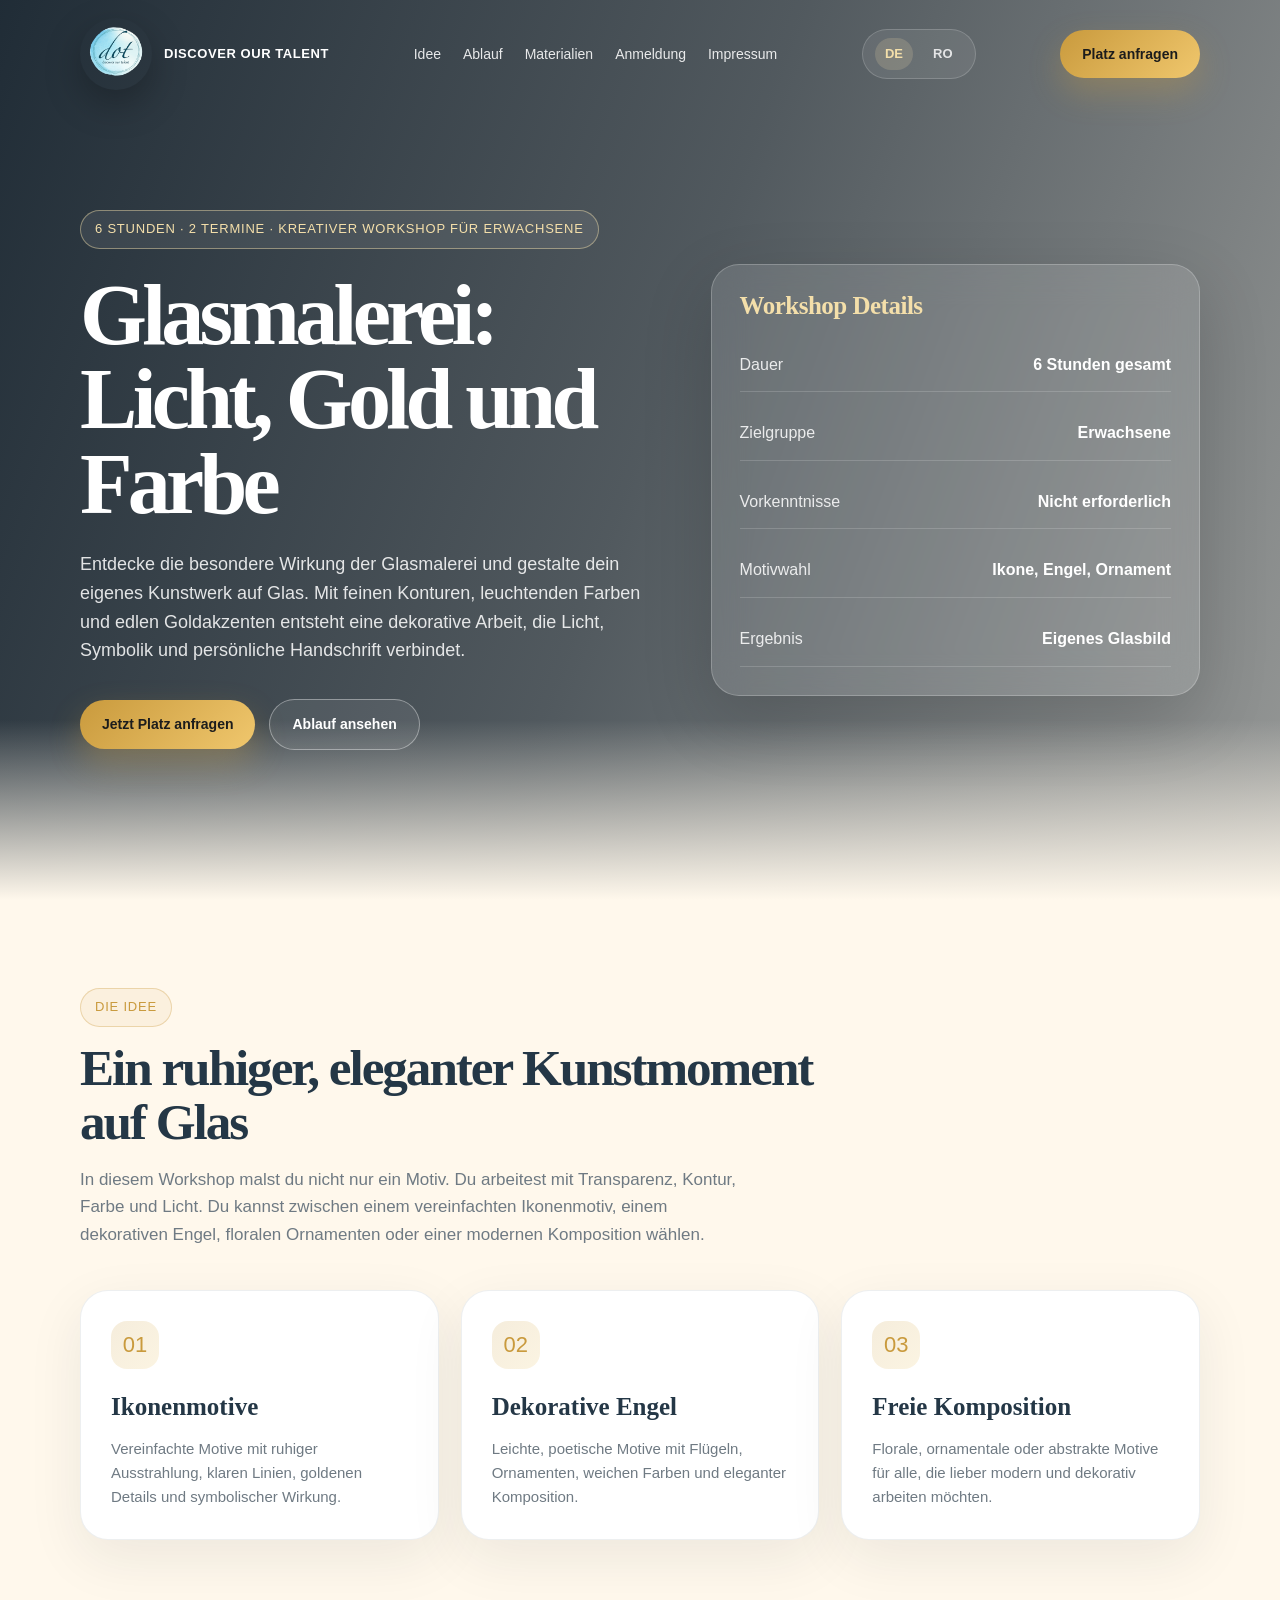
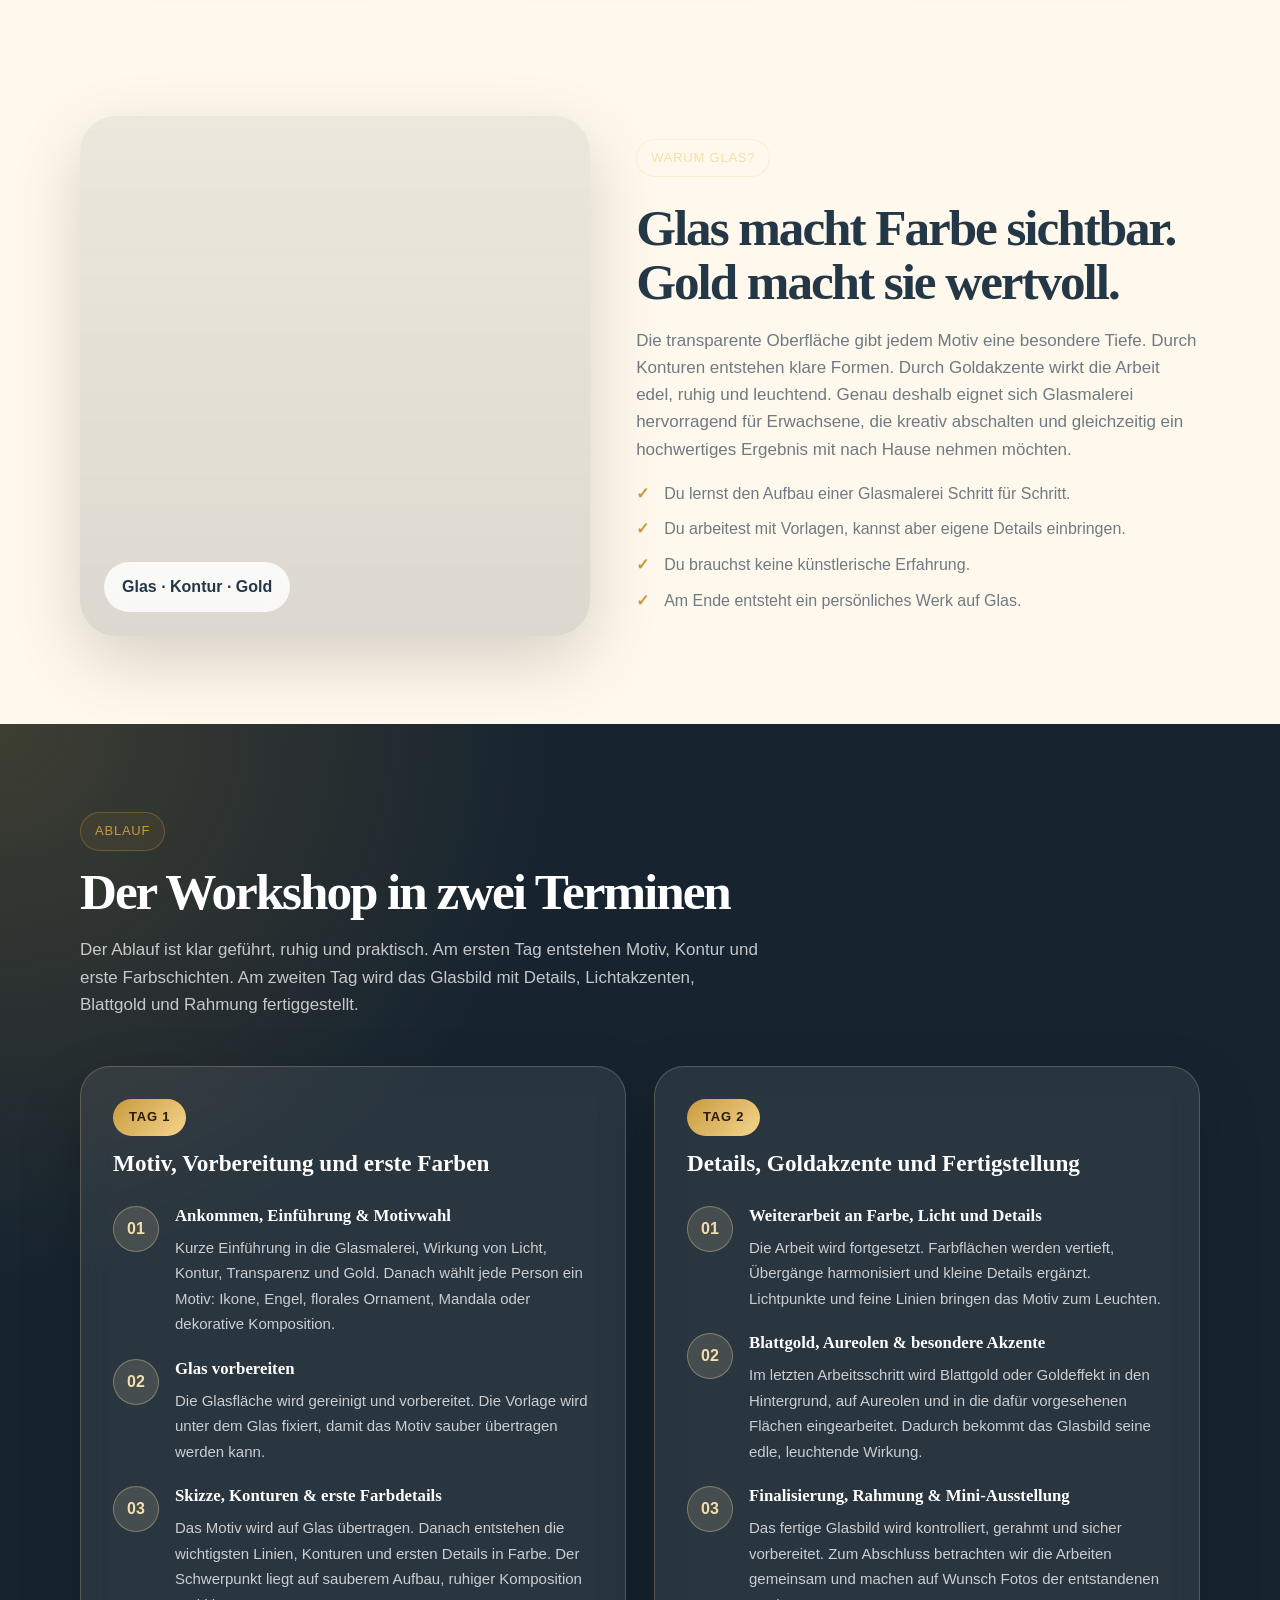
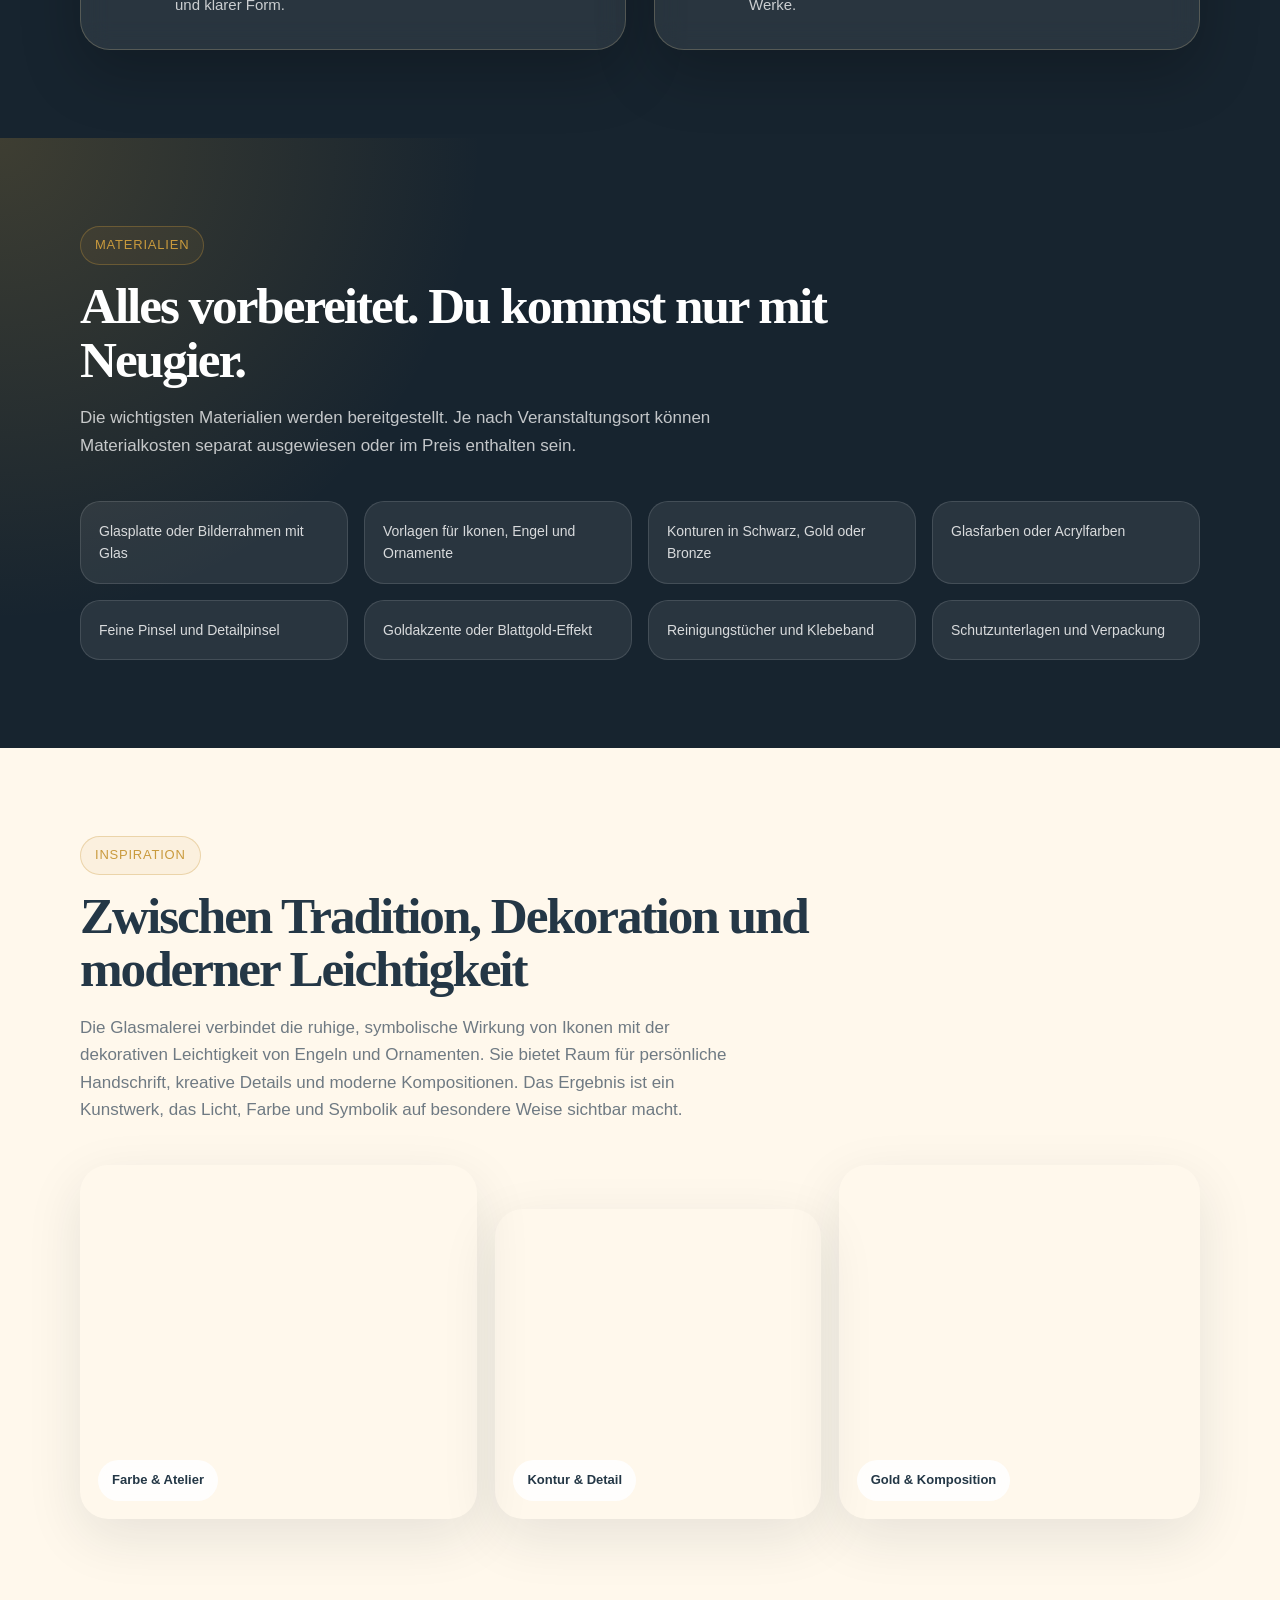
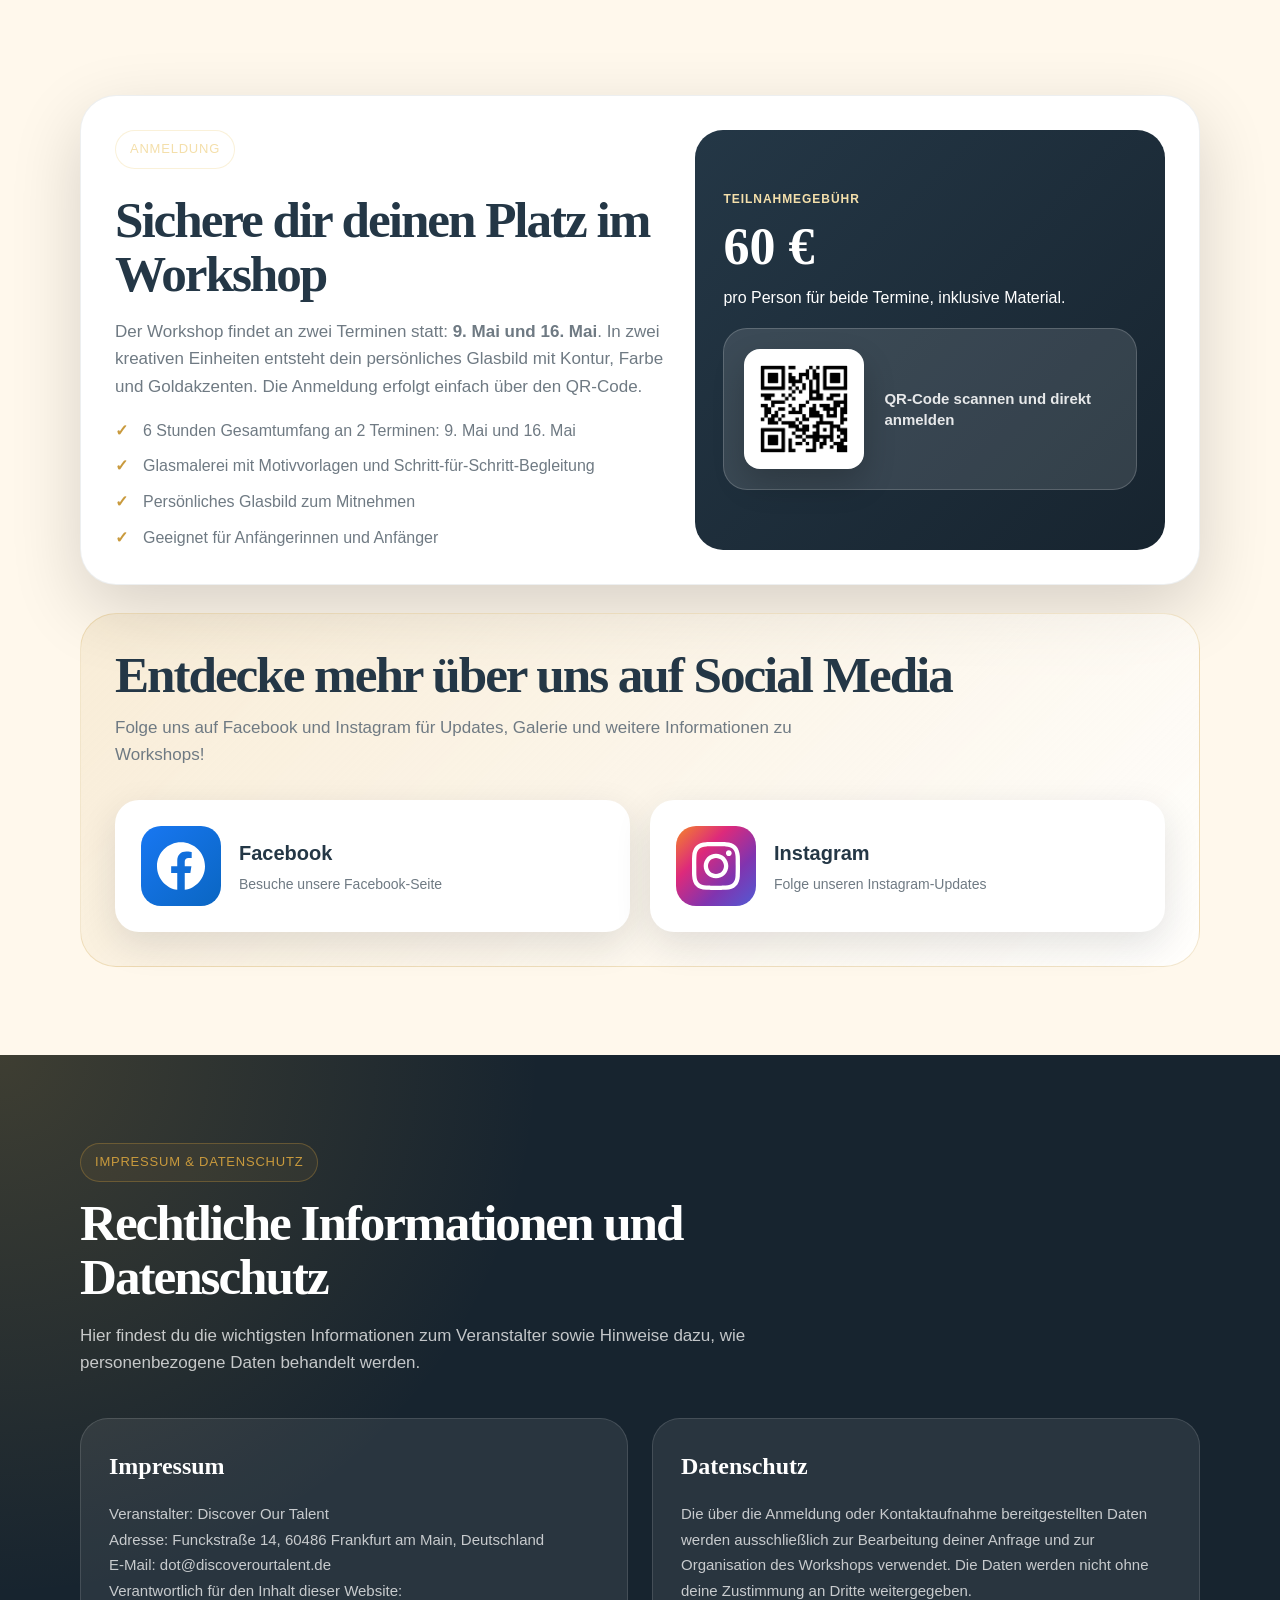
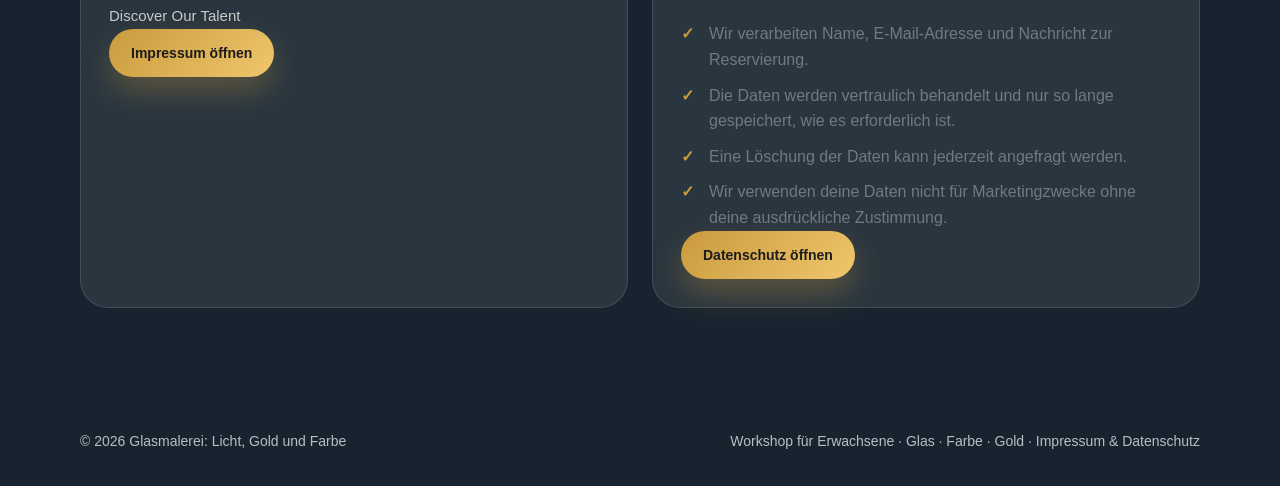
==== commit 42efc7c5: "Actualizare Impressum si Datenschutz text" ====
--- a/index.html
+++ b/index.html
@@ -299,8 +299,10 @@
           <h2>Zwischen Tradition, Dekoration und moderner Leichtigkeit</h2>
 
           <p class="lead">
-            Die Bilder dienen als visuelle Stimmung. Für deine finale Website kannst du später eigene Fotos aus dem
-            Workshop einsetzen.
+            Die Glasmalerei verbindet die ruhige, symbolische Wirkung von Ikonen mit der dekorativen Leichtigkeit von
+            Engeln und Ornamenten. Sie bietet Raum für persönliche Handschrift, kreative Details und moderne
+            Kompositionen. Das Ergebnis ist ein Kunstwerk, das Licht, Farbe und Symbolik auf besondere Weise
+            sichtbar macht.
           </p>
         </div>
 
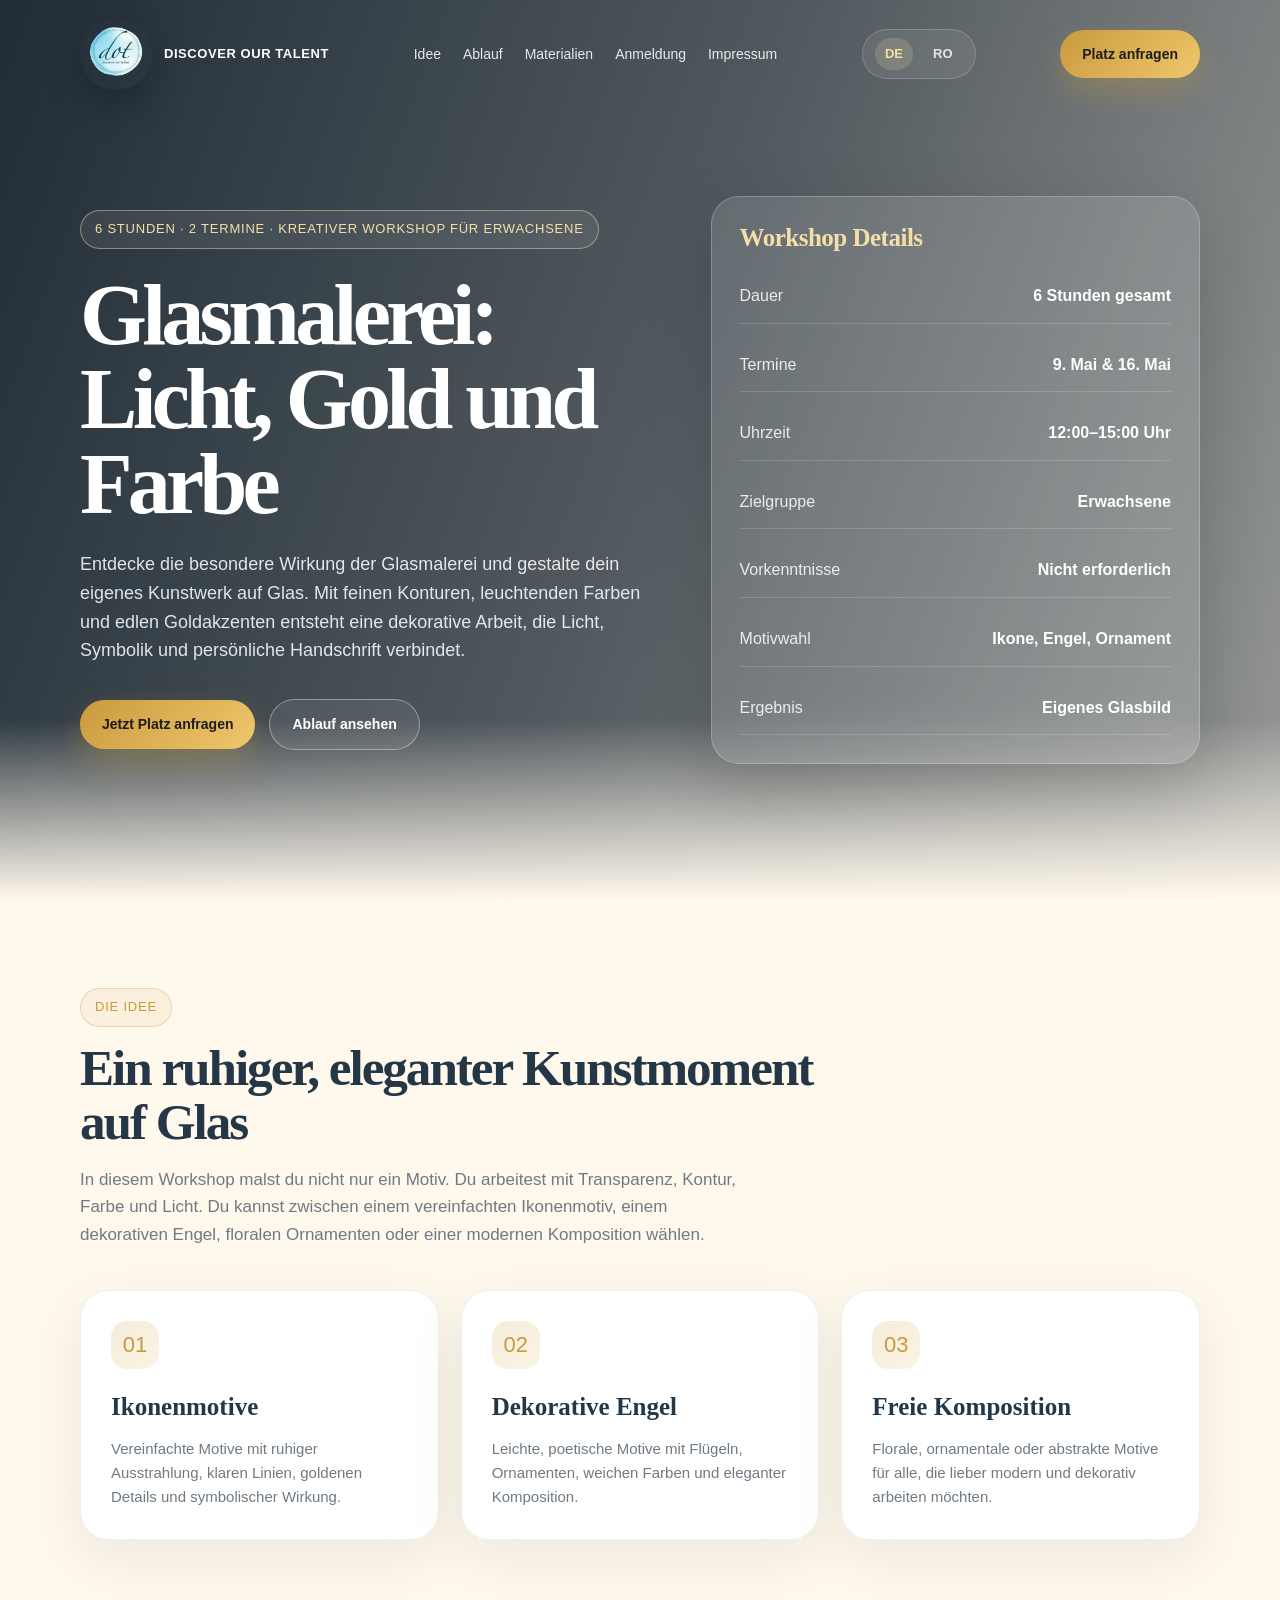
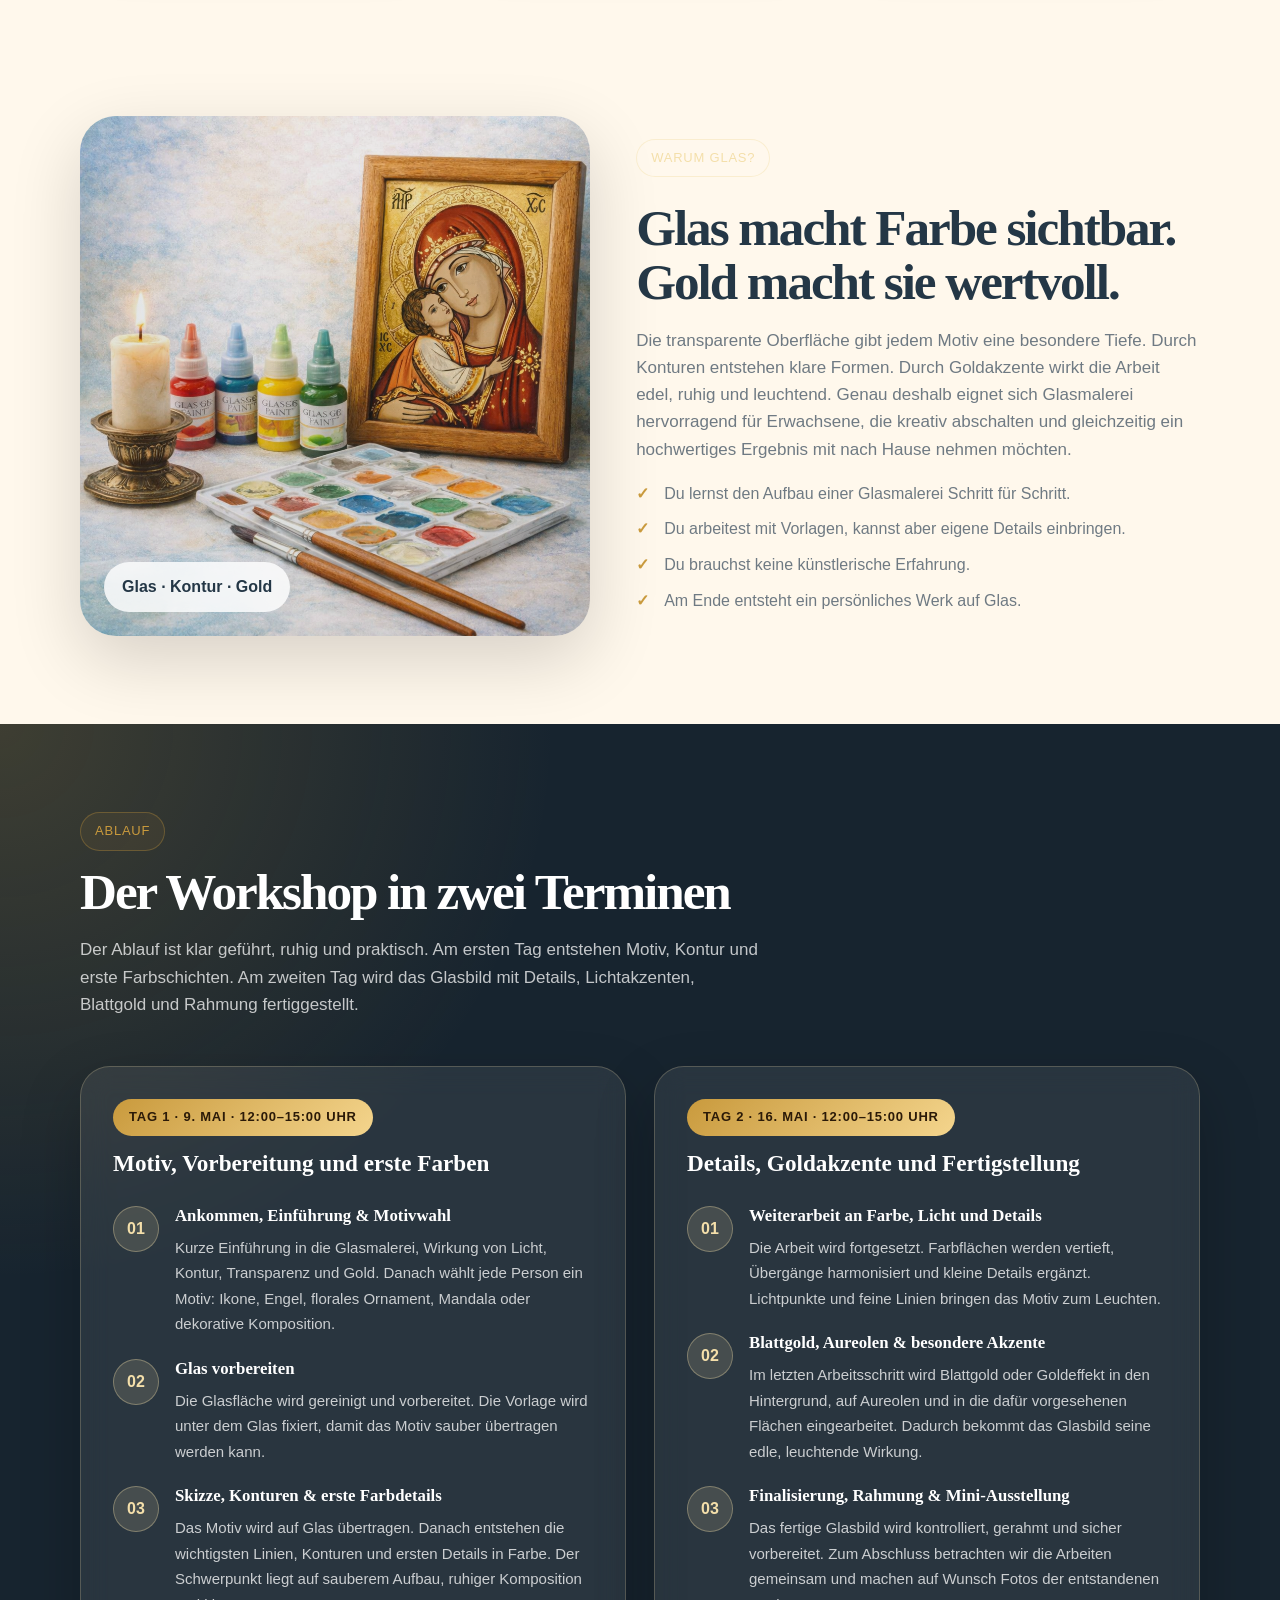
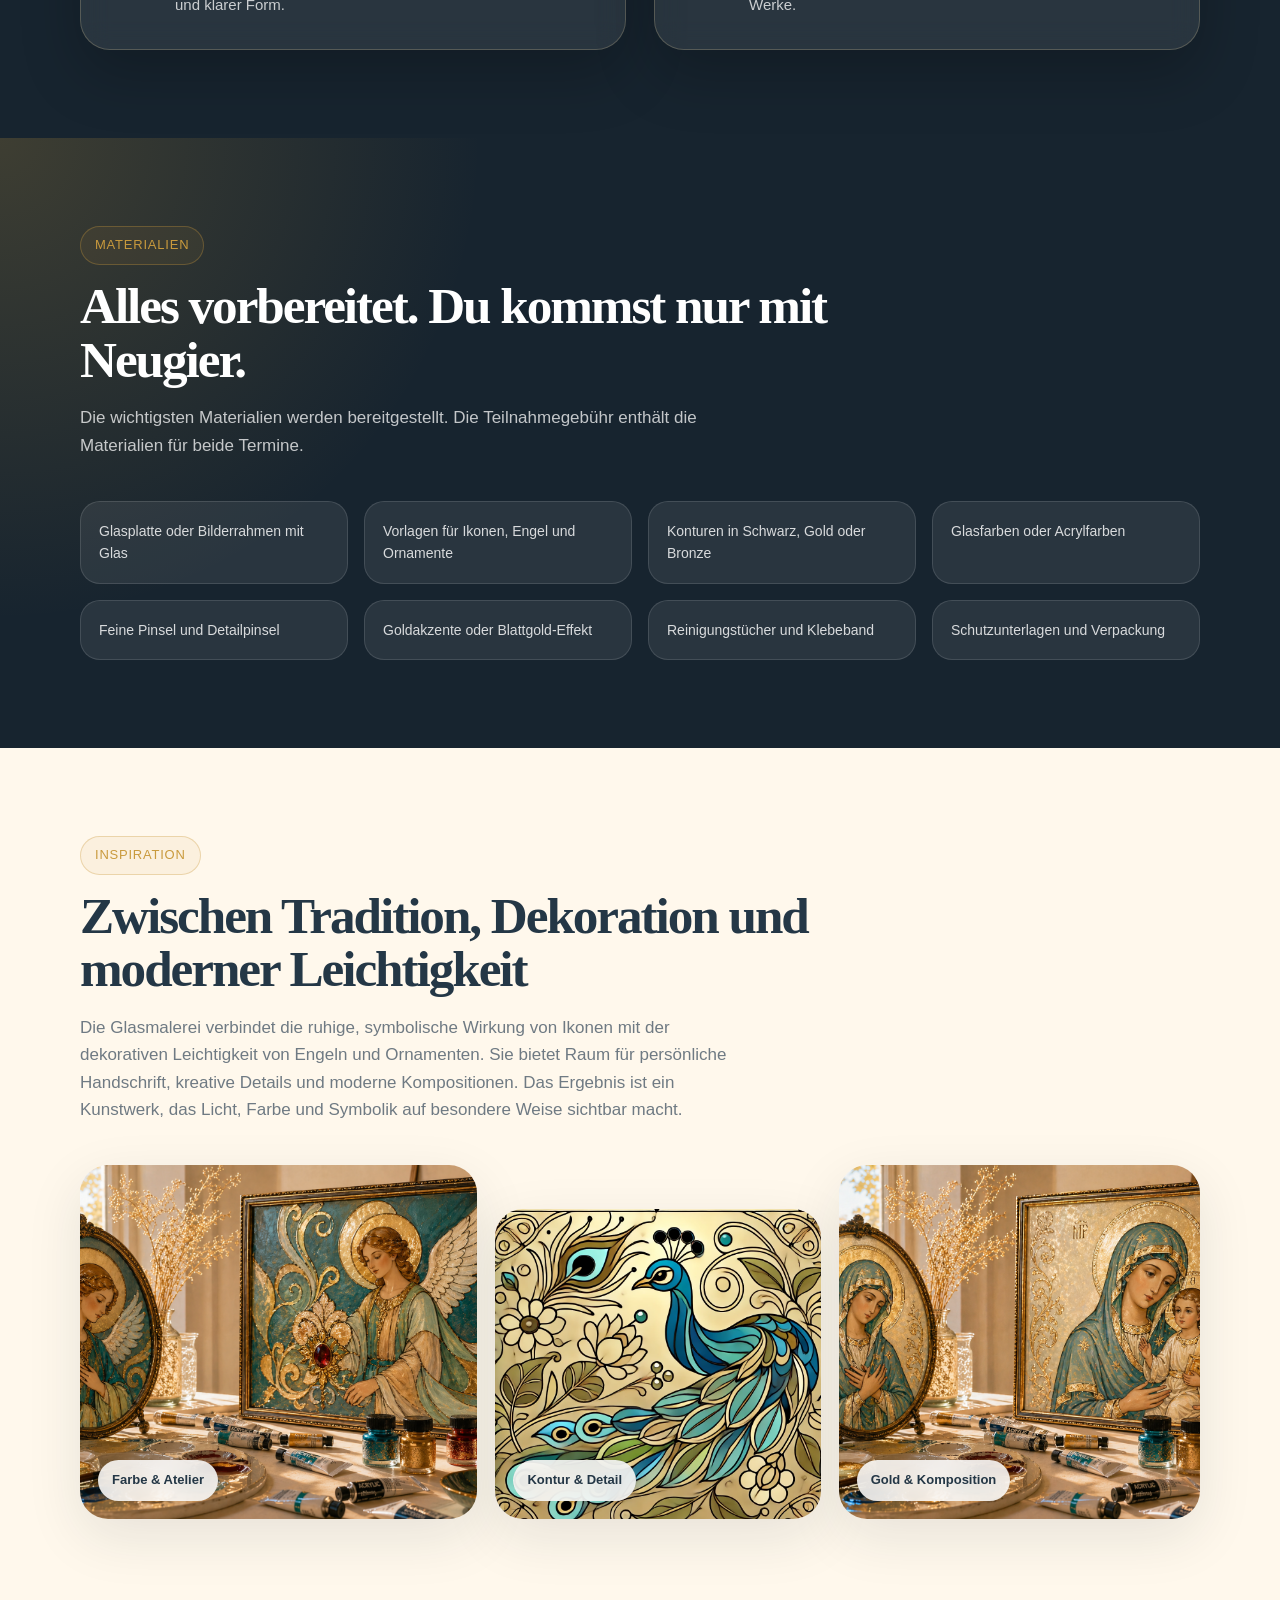
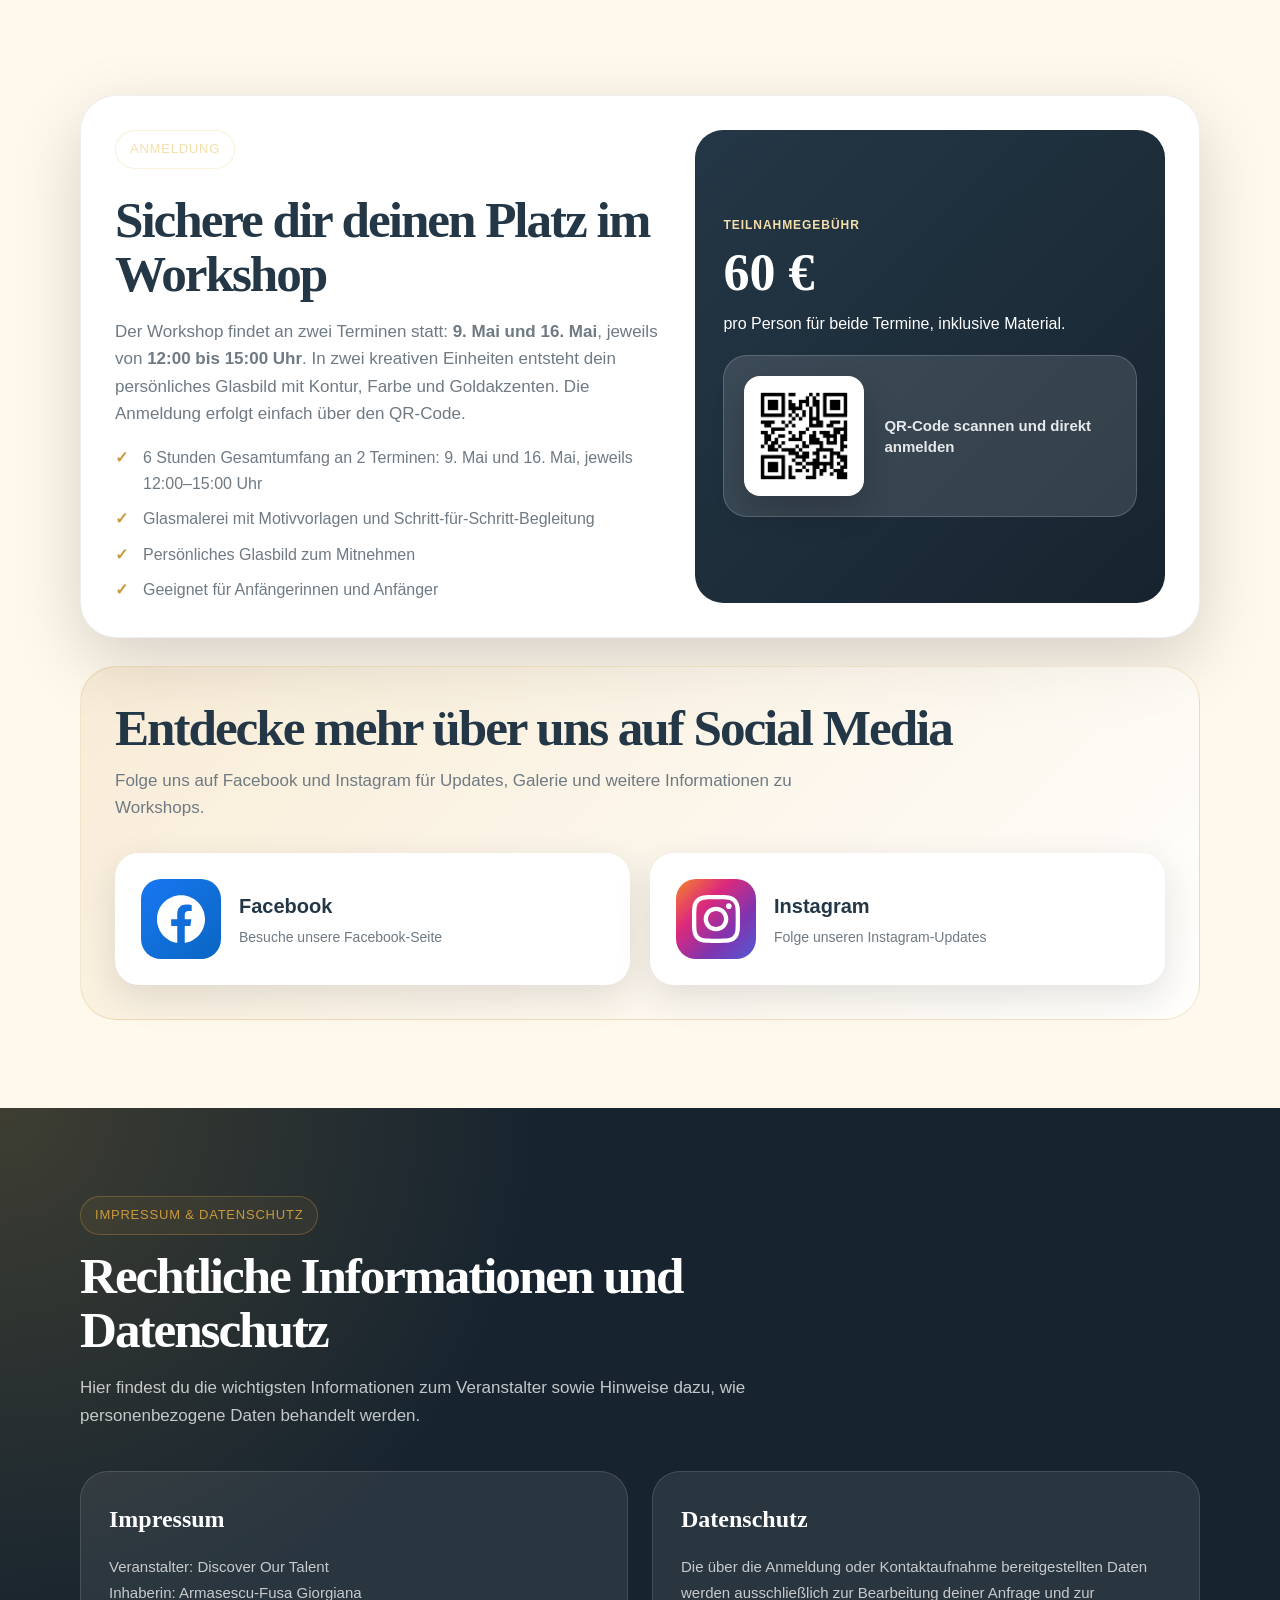
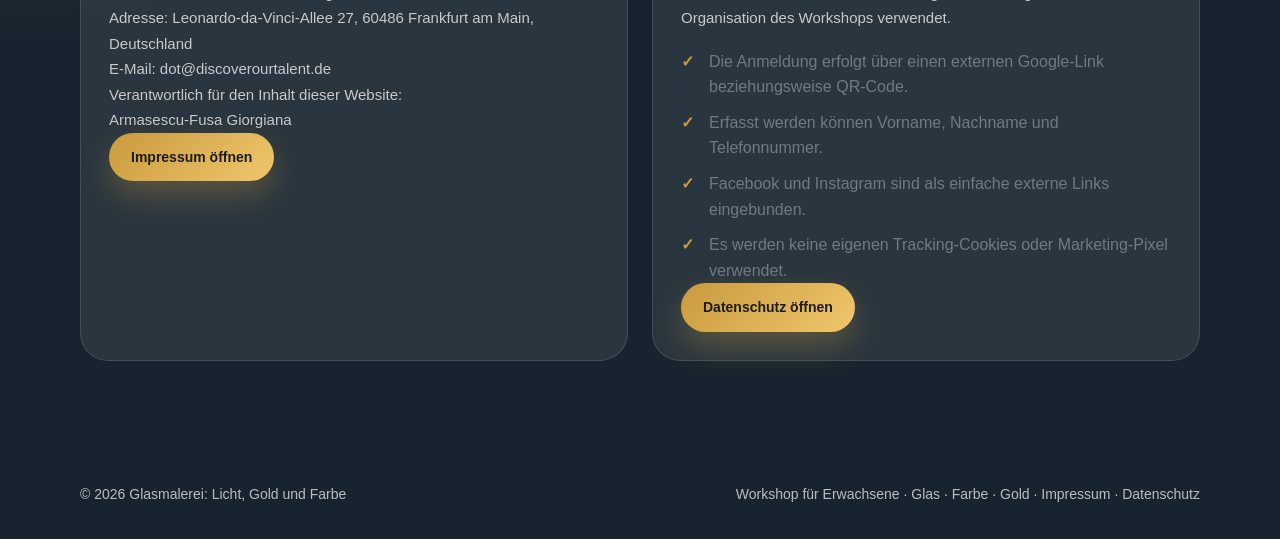
==== commit fc2a6d52: "Actualizare Date/RO" ====
--- a/index.html
+++ b/index.html
@@ -8,7 +8,7 @@
 
   <meta
     name="description"
-    content="Kreativer 6-Stunden-Workshop für Erwachsene: Gestalte dein eigenes Kunstwerk auf Glas mit Konturen, Farbe und Goldakzenten."
+    content="Kreativer 6-Stunden-Workshop für Erwachsene am 9. Mai und 16. Mai, jeweils von 12:00 bis 15:00 Uhr. Gestalte dein eigenes Kunstwerk auf Glas mit Konturen, Farbe und Goldakzenten."
   />
 
   <link rel="stylesheet" href="style.css" />
@@ -69,6 +69,16 @@
             </div>
 
             <div class="fact">
+              <span>Termine</span>
+              <strong>9. Mai &amp; 16. Mai</strong>
+            </div>
+
+            <div class="fact">
+              <span>Uhrzeit</span>
+              <strong>12:00–15:00 Uhr</strong>
+            </div>
+
+            <div class="fact">
               <span>Zielgruppe</span>
               <strong>Erwachsene</strong>
             </div>
@@ -177,7 +187,7 @@
         <div class="day-boxes">
           <article class="day-box reveal">
             <div class="day-header">
-              <span class="day-label">Tag 1</span>
+              <span class="day-label">Tag 1 · 9. Mai · 12:00–15:00 Uhr</span>
               <h3>Motiv, Vorbereitung und erste Farben</h3>
             </div>
 
@@ -221,7 +231,7 @@
 
           <article class="day-box reveal">
             <div class="day-header">
-              <span class="day-label">Tag 2</span>
+              <span class="day-label">Tag 2 · 16. Mai · 12:00–15:00 Uhr</span>
               <h3>Details, Goldakzente und Fertigstellung</h3>
             </div>
 
@@ -273,8 +283,7 @@
           <h2>Alles vorbereitet. Du kommst nur mit Neugier.</h2>
 
           <p class="lead">
-            Die wichtigsten Materialien werden bereitgestellt. Je nach Veranstaltungsort können Materialkosten separat
-            ausgewiesen oder im Preis enthalten sein.
+            Die wichtigsten Materialien werden bereitgestellt. Die Teilnahmegebühr enthält die Materialien für beide Termine.
           </p>
         </div>
 
@@ -330,13 +339,13 @@
           <h2>Sichere dir deinen Platz im Workshop</h2>
 
           <p class="lead">
-            Der Workshop findet an zwei Terminen statt: <strong>9. Mai und 16. Mai</strong>. In zwei kreativen
-            Einheiten entsteht dein persönliches Glasbild mit Kontur, Farbe und Goldakzenten. Die Anmeldung erfolgt
-            einfach über den QR-Code.
+            Der Workshop findet an zwei Terminen statt: <strong>9. Mai und 16. Mai</strong>, jeweils von
+            <strong>12:00 bis 15:00 Uhr</strong>. In zwei kreativen Einheiten entsteht dein persönliches
+            Glasbild mit Kontur, Farbe und Goldakzenten. Die Anmeldung erfolgt einfach über den QR-Code.
           </p>
 
           <ul class="list">
-            <li>6 Stunden Gesamtumfang an 2 Terminen: 9. Mai und 16. Mai</li>
+            <li>6 Stunden Gesamtumfang an 2 Terminen: 9. Mai und 16. Mai, jeweils 12:00–15:00 Uhr</li>
             <li>Glasmalerei mit Motivvorlagen und Schritt-für-Schritt-Begleitung</li>
             <li>Persönliches Glasbild zum Mitnehmen</li>
             <li>Geeignet für Anfängerinnen und Anfänger</li>
@@ -363,7 +372,7 @@
         <h2>Entdecke mehr über uns auf Social Media</h2>
 
         <p class="lead">
-          Folge uns auf Facebook und Instagram für Updates, Galerie und weitere Informationen zu Workshops!
+          Folge uns auf Facebook und Instagram für Updates, Galerie und weitere Informationen zu Workshops.
         </p>
 
         <div class="social-links">
@@ -409,94 +418,99 @@
     </section>
 
     <section id="impressum" class="dark-section">
-  <div class="container">
-    <div class="section-title reveal">
-      <span class="eyebrow">Impressum &amp; Datenschutz</span>
-
-      <h2>Rechtliche Informationen und Datenschutz</h2>
-
-      <p class="lead">
-        Hier findest du die wichtigsten Informationen zum Veranstalter sowie Hinweise dazu,
-        wie personenbezogene Daten behandelt werden.
-      </p>
-    </div>
-
-    <div class="legal-grid reveal">
-      <article class="card legal-card">
-        <h3>Impressum</h3>
-
-        <p>
-          Veranstalter: Discover Our Talent<br />
-          Adresse: Funckstraße 14, 60486 Frankfurt am Main, Deutschland<br />
-          E-Mail: dot@discoverourtalent.de
-        </p>
-
-        <p>
-          Verantwortlich für den Inhalt dieser Website:<br />
-          Discover Our Talent
-        </p>
-
-        <a href="impressum.html" class="btn btn-primary legal-btn">
-          Impressum öffnen
-        </a>
-      </article>
-
-      <article class="card legal-card">
-        <h3>Datenschutz</h3>
-
-        <p>
-          Die über die Anmeldung oder Kontaktaufnahme bereitgestellten Daten werden ausschließlich
-          zur Bearbeitung deiner Anfrage und zur Organisation des Workshops verwendet.
-          Die Daten werden nicht ohne deine Zustimmung an Dritte weitergegeben.
-        </p>
-
-        <ul class="list">
-          <li>Wir verarbeiten Name, E-Mail-Adresse und Nachricht zur Reservierung.</li>
-          <li>Die Daten werden vertraulich behandelt und nur so lange gespeichert, wie es erforderlich ist.</li>
-          <li>Eine Löschung der Daten kann jederzeit angefragt werden.</li>
-          <li>Wir verwenden deine Daten nicht für Marketingzwecke ohne deine ausdrückliche Zustimmung.</li>
-        </ul>
-
-        <a href="datenschutz.html" class="btn btn-primary legal-btn">
-          Datenschutz öffnen
-        </a>
-      </article>
-    </div>
-  </div>
-</section>
+      <div class="container">
+        <div class="section-title reveal">
+          <span class="eyebrow">Impressum &amp; Datenschutz</span>
+
+          <h2>Rechtliche Informationen und Datenschutz</h2>
+
+          <p class="lead">
+            Hier findest du die wichtigsten Informationen zum Veranstalter sowie Hinweise dazu,
+            wie personenbezogene Daten behandelt werden.
+          </p>
+        </div>
+
+        <div class="legal-grid reveal">
+          <article class="card legal-card">
+            <h3>Impressum</h3>
+
+            <p>
+              Veranstalter: Discover Our Talent<br />
+              Inhaberin: Armasescu-Fusa Giorgiana<br />
+              Adresse: Leonardo-da-Vinci-Allee 27, 60486 Frankfurt am Main, Deutschland<br />
+              E-Mail: dot@discoverourtalent.de
+            </p>
+
+            <p>
+              Verantwortlich für den Inhalt dieser Website:<br />
+              Armasescu-Fusa Giorgiana
+            </p>
+
+            <a href="impressum.html" class="btn btn-primary legal-btn">
+              Impressum öffnen
+            </a>
+          </article>
+
+          <article class="card legal-card">
+            <h3>Datenschutz</h3>
+
+            <p>
+              Die über die Anmeldung oder Kontaktaufnahme bereitgestellten Daten werden ausschließlich
+              zur Bearbeitung deiner Anfrage und zur Organisation des Workshops verwendet.
+            </p>
+
+            <ul class="list">
+              <li>Die Anmeldung erfolgt über einen externen Google-Link beziehungsweise QR-Code.</li>
+              <li>Erfasst werden können Vorname, Nachname und Telefonnummer.</li>
+              <li>Facebook und Instagram sind als einfache externe Links eingebunden.</li>
+              <li>Es werden keine eigenen Tracking-Cookies oder Marketing-Pixel verwendet.</li>
+            </ul>
+
+            <a href="datenschutz.html" class="btn btn-primary legal-btn">
+              Datenschutz öffnen
+            </a>
+          </article>
+        </div>
+      </div>
+    </section>
   </main>
 
   <footer class="footer">
     <div class="container footer-inner">
       <span>© 2026 Glasmalerei: Licht, Gold und Farbe</span>
-      <span>Workshop für Erwachsene · Glas · Farbe · Gold · Impressum &amp; Datenschutz</span>
+      <span>
+        Workshop für Erwachsene · Glas · Farbe · Gold ·
+        <a href="impressum.html">Impressum</a>
+        ·
+        <a href="datenschutz.html">Datenschutz</a>
+      </span>
     </div>
   </footer>
 
   <script>
-    const topbar = document.getElementById('topbar');
+    const topbar = document.getElementById("topbar");
 
     function handleTopbarScroll() {
       if (!topbar) return;
 
       if (window.scrollY > 40) {
-        topbar.classList.add('scrolled');
+        topbar.classList.add("scrolled");
       } else {
-        topbar.classList.remove('scrolled');
+        topbar.classList.remove("scrolled");
       }
     }
 
-    window.addEventListener('scroll', handleTopbarScroll);
+    window.addEventListener("scroll", handleTopbarScroll);
     handleTopbarScroll();
 
-    const revealElements = document.querySelectorAll('.reveal');
-
-    if ('IntersectionObserver' in window) {
+    const revealElements = document.querySelectorAll(".reveal");
+
+    if ("IntersectionObserver" in window) {
       const observer = new IntersectionObserver(
         (entries) => {
           entries.forEach((entry) => {
             if (entry.isIntersecting) {
-              entry.target.classList.add('visible');
+              entry.target.classList.add("visible");
               observer.unobserve(entry.target);
             }
           });
@@ -506,7 +520,7 @@
 
       revealElements.forEach((element) => observer.observe(element));
     } else {
-      revealElements.forEach((element) => element.classList.add('visible'));
+      revealElements.forEach((element) => element.classList.add("visible"));
     }
   </script>
 </body>
--- a/style.css
+++ b/style.css
@@ -406,7 +406,7 @@
   border-radius: 36px;
   background:
     linear-gradient(rgba(23, 36, 47, 0.08), rgba(23, 36, 47, 0.15)),
-    url("https://images.unsplash.com/photo-1452860606245-08befc0ff44b?auto=format&fit=crop&w=1200&q=85")
+    url("img1.png")
       center/cover no-repeat;
   box-shadow: var(--shadow);
   position: relative;
@@ -604,16 +604,16 @@
 }
 
 .gallery-item:nth-child(1) {
-  background-image: url("https://images.unsplash.com/photo-1513364776144-60967b0f800f?auto=format&fit=crop&w=900&q=85");
+  background-image: url("img5.png");
 }
 
 .gallery-item:nth-child(2) {
-  background-image: url("https://images.unsplash.com/photo-1452860606245-08befc0ff44b?auto=format&fit=crop&w=900&q=85");
+  background-image: url("img3.png");
   margin-top: 44px;
 }
 
 .gallery-item:nth-child(3) {
-  background-image: url("https://images.unsplash.com/photo-1460661419201-fd4cecdf8a8b?auto=format&fit=crop&w=900&q=85");
+  background-image: url("img7.png");
 }
 
 .gallery-item span {
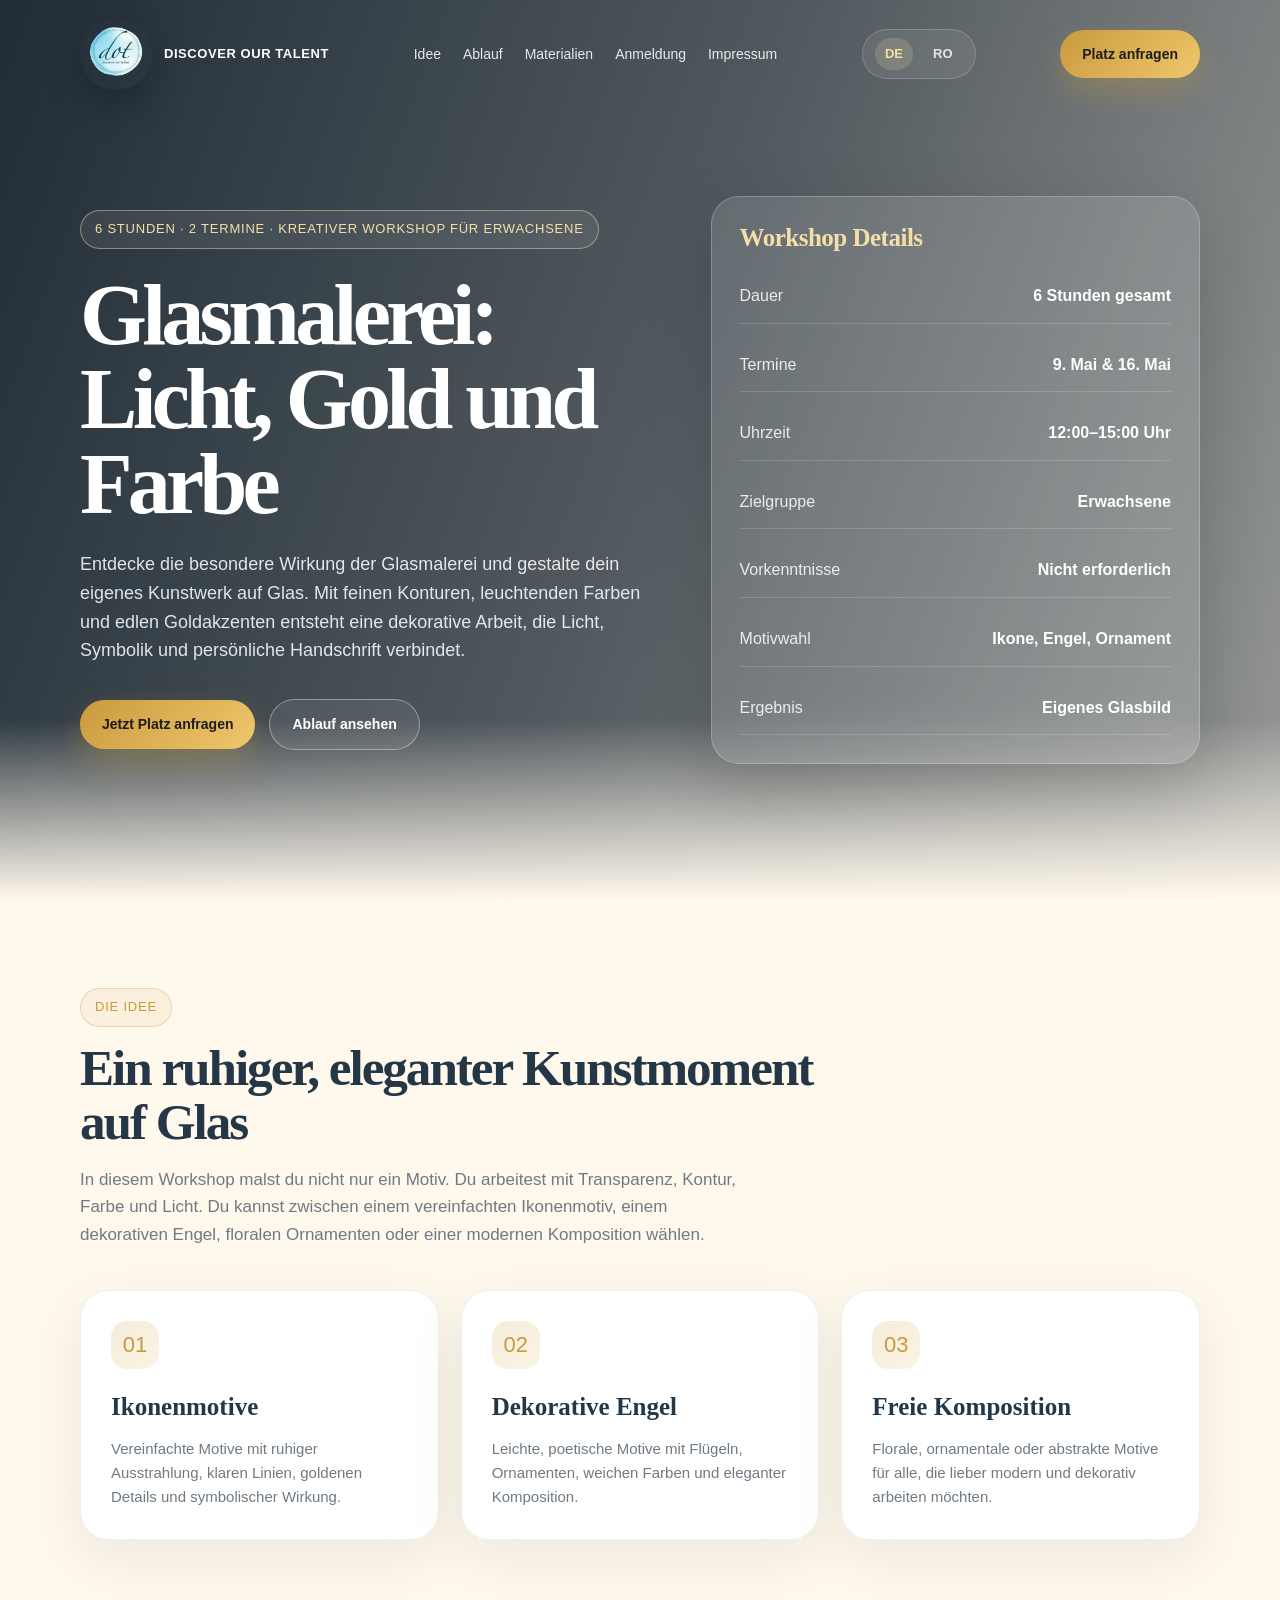
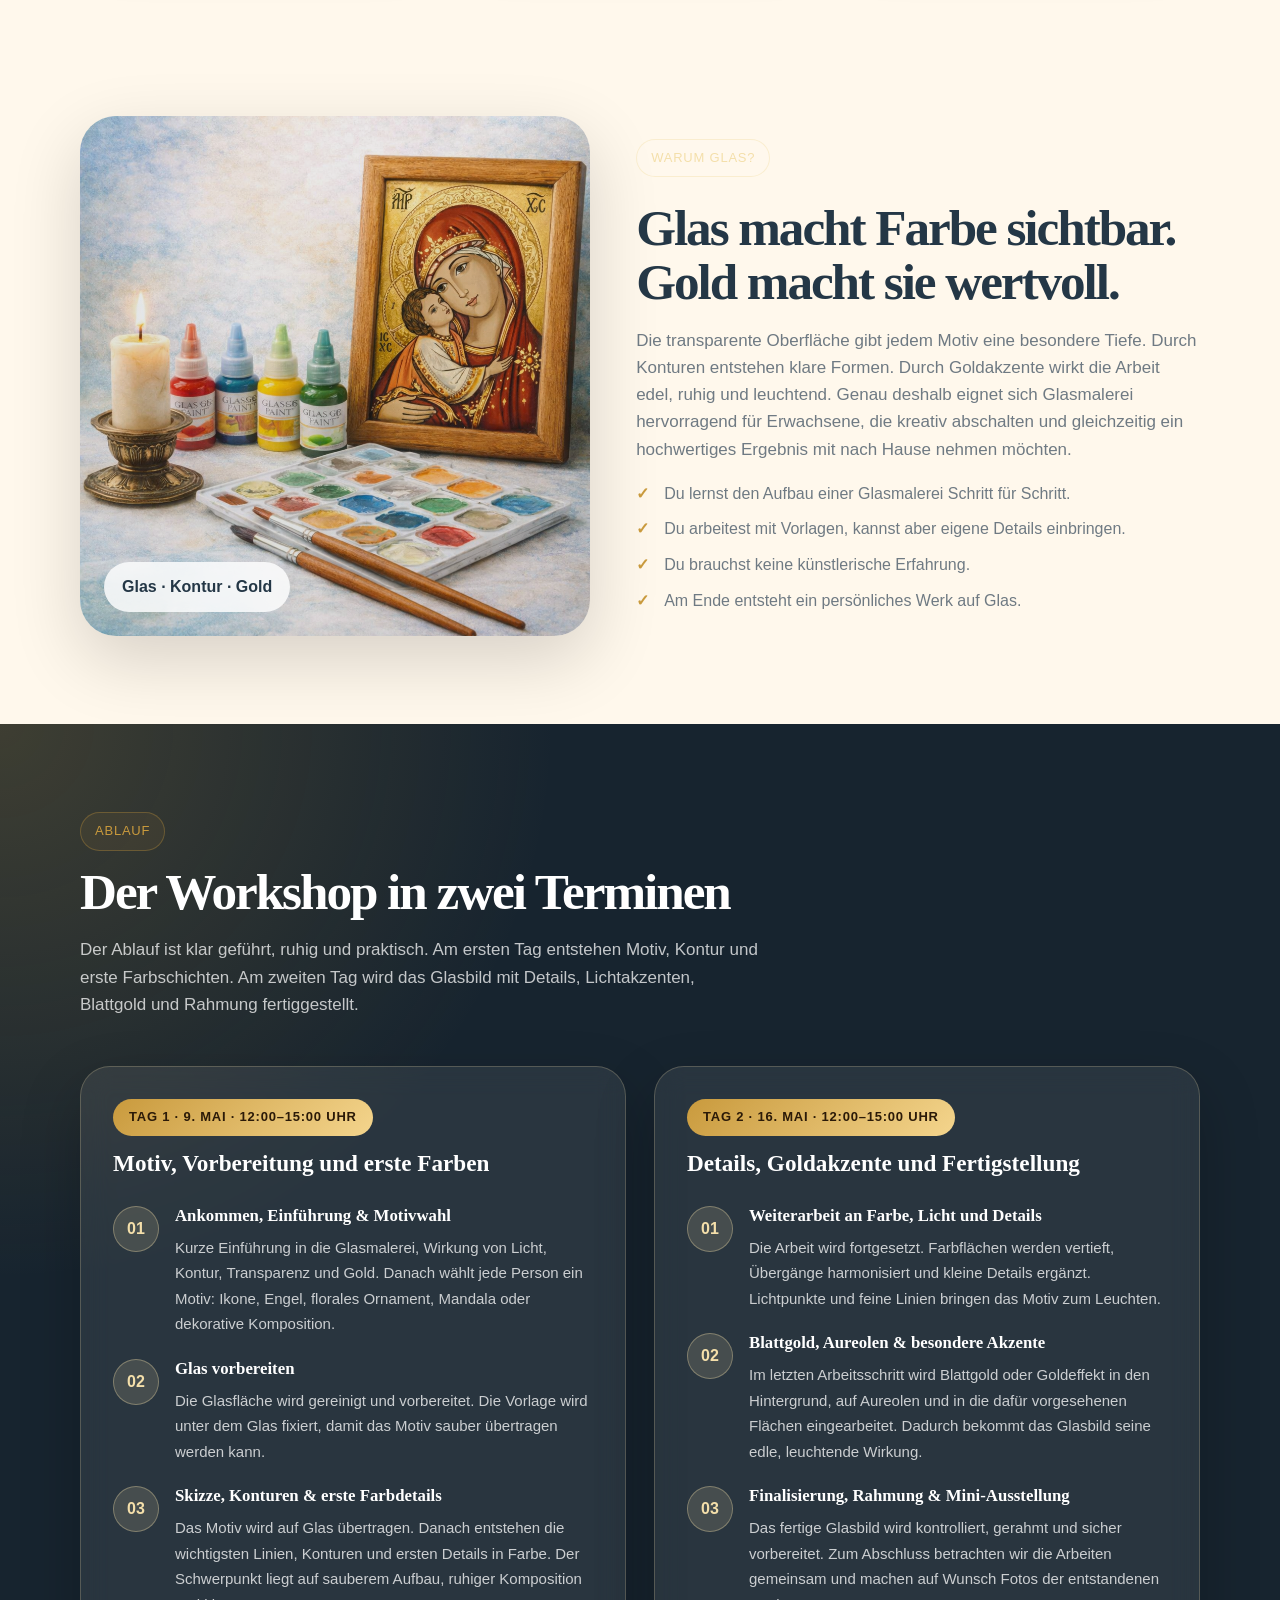
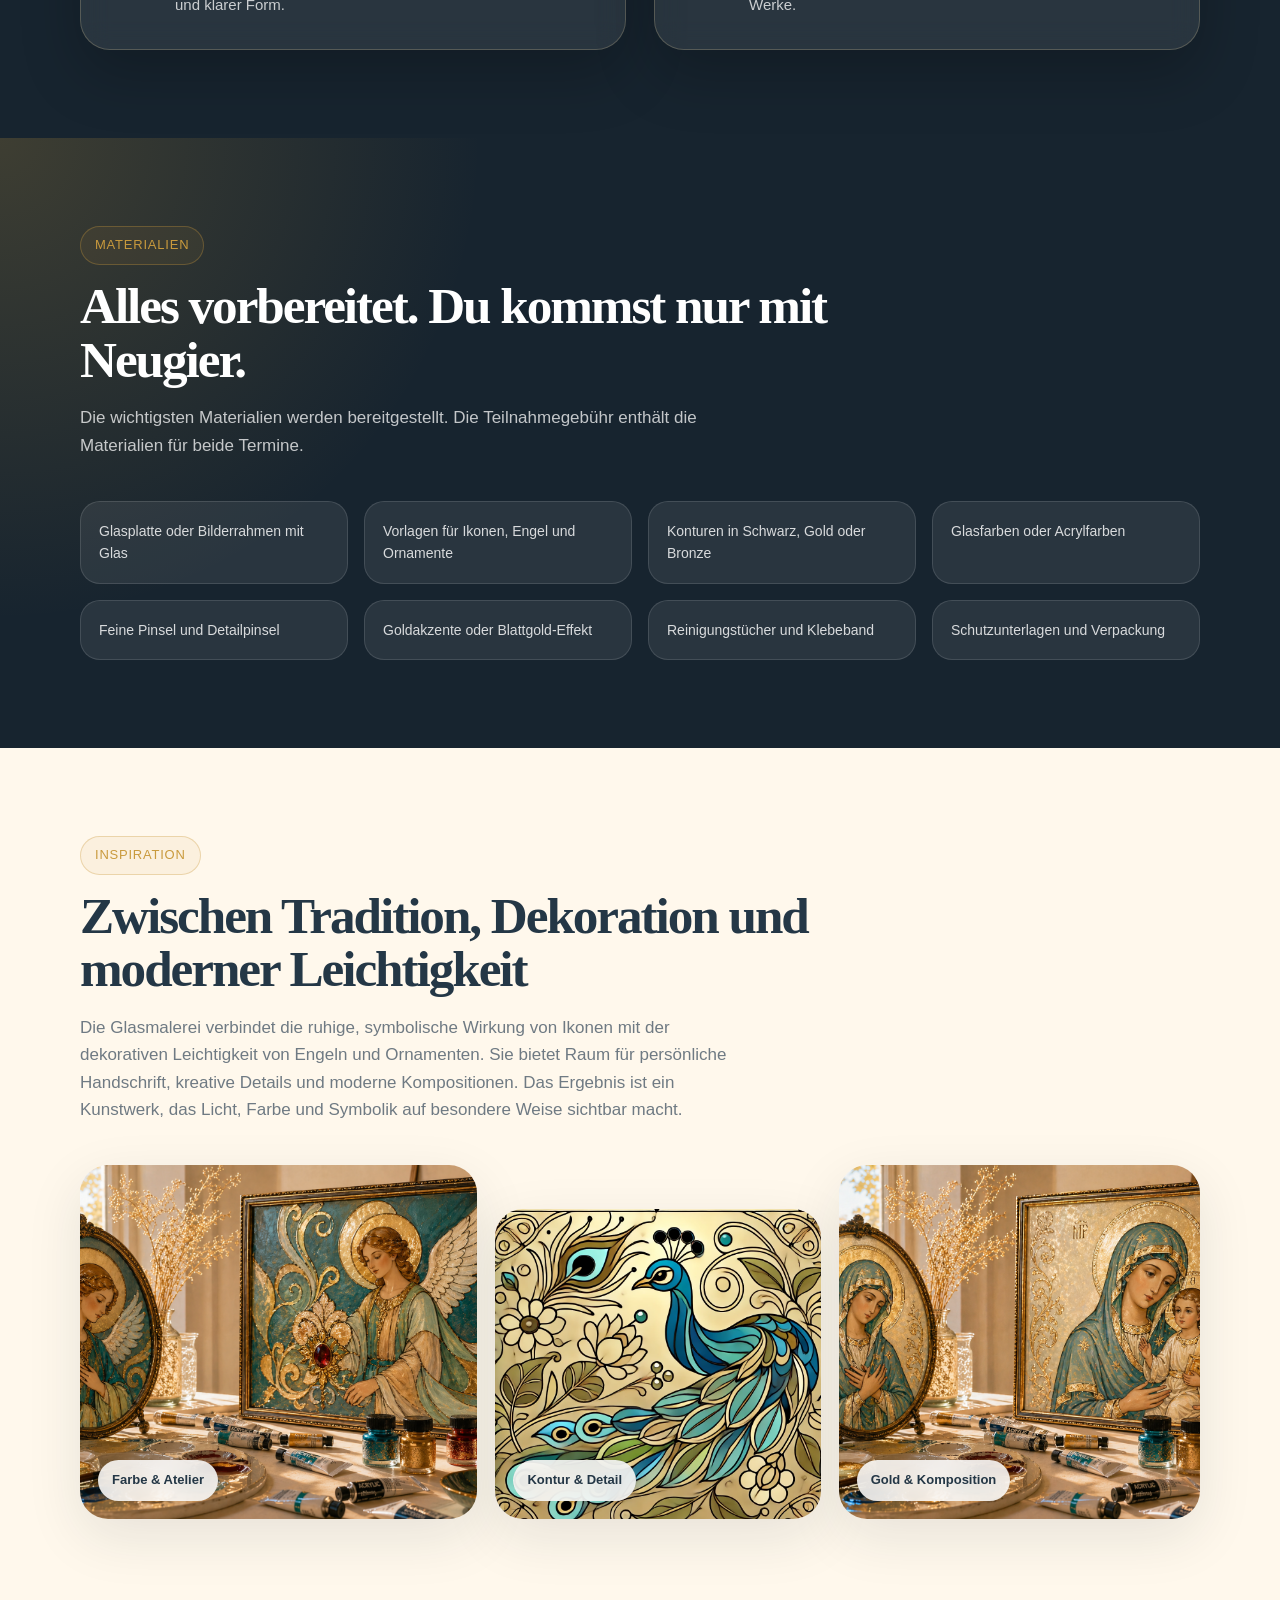
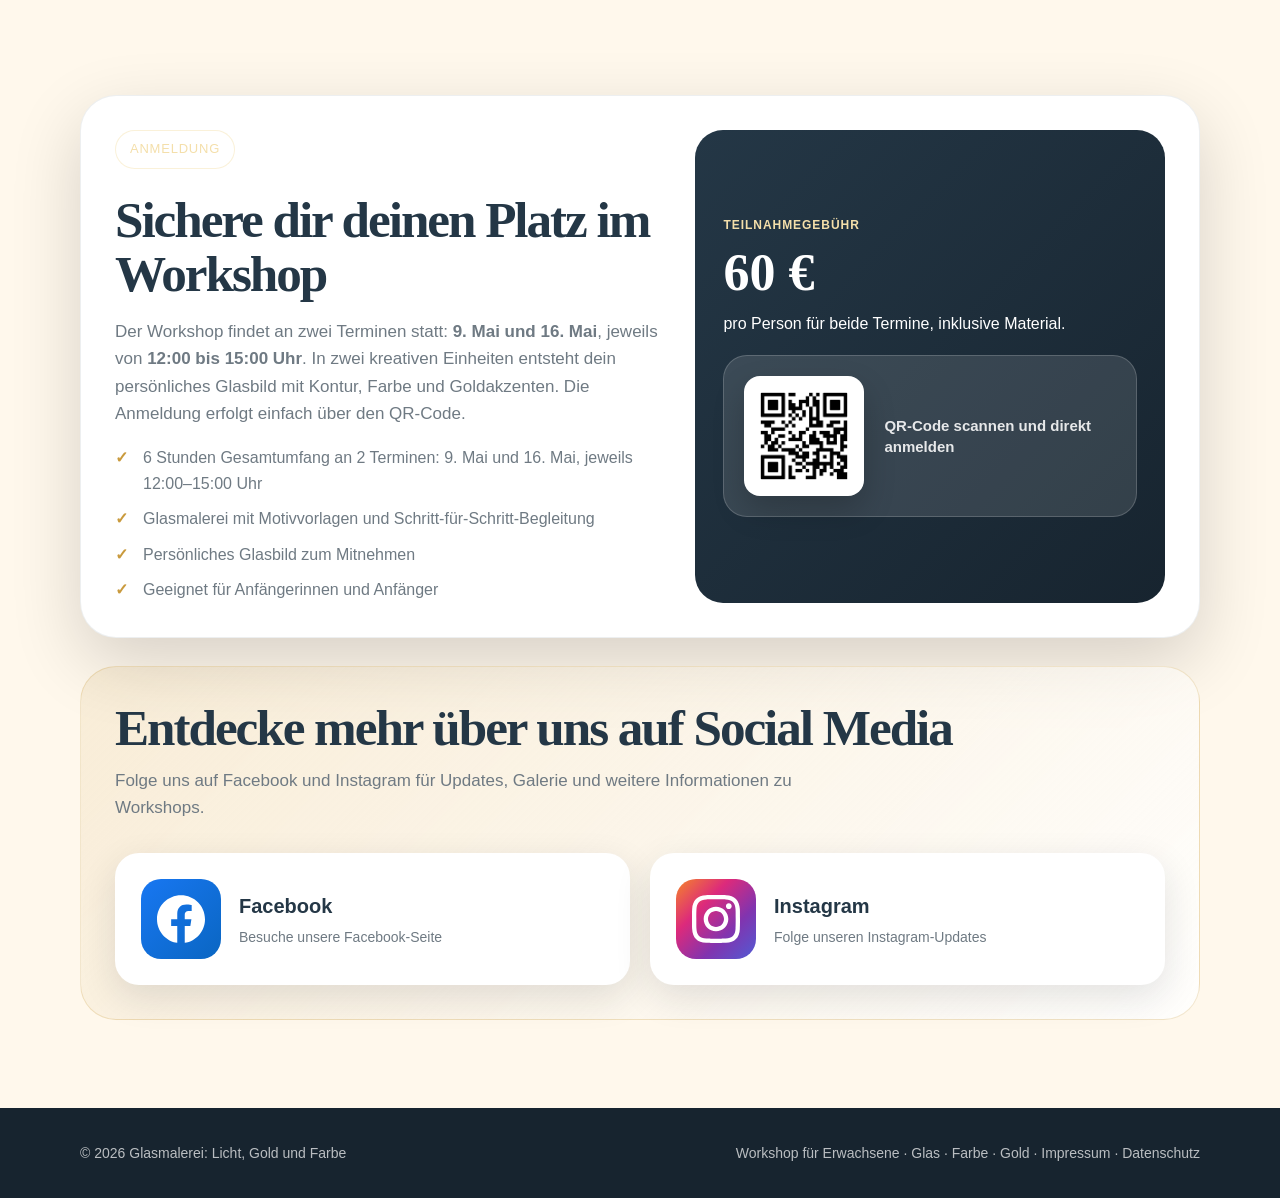
==== commit 99232edc: "Actualizare Date" ====
--- a/index.html
+++ b/index.html
@@ -417,63 +417,7 @@
       </div>
     </section>
 
-    <section id="impressum" class="dark-section">
-      <div class="container">
-        <div class="section-title reveal">
-          <span class="eyebrow">Impressum &amp; Datenschutz</span>
-
-          <h2>Rechtliche Informationen und Datenschutz</h2>
-
-          <p class="lead">
-            Hier findest du die wichtigsten Informationen zum Veranstalter sowie Hinweise dazu,
-            wie personenbezogene Daten behandelt werden.
-          </p>
-        </div>
-
-        <div class="legal-grid reveal">
-          <article class="card legal-card">
-            <h3>Impressum</h3>
-
-            <p>
-              Veranstalter: Discover Our Talent<br />
-              Inhaberin: Armasescu-Fusa Giorgiana<br />
-              Adresse: Leonardo-da-Vinci-Allee 27, 60486 Frankfurt am Main, Deutschland<br />
-              E-Mail: dot@discoverourtalent.de
-            </p>
-
-            <p>
-              Verantwortlich für den Inhalt dieser Website:<br />
-              Armasescu-Fusa Giorgiana
-            </p>
-
-            <a href="impressum.html" class="btn btn-primary legal-btn">
-              Impressum öffnen
-            </a>
-          </article>
-
-          <article class="card legal-card">
-            <h3>Datenschutz</h3>
-
-            <p>
-              Die über die Anmeldung oder Kontaktaufnahme bereitgestellten Daten werden ausschließlich
-              zur Bearbeitung deiner Anfrage und zur Organisation des Workshops verwendet.
-            </p>
-
-            <ul class="list">
-              <li>Die Anmeldung erfolgt über einen externen Google-Link beziehungsweise QR-Code.</li>
-              <li>Erfasst werden können Vorname, Nachname und Telefonnummer.</li>
-              <li>Facebook und Instagram sind als einfache externe Links eingebunden.</li>
-              <li>Es werden keine eigenen Tracking-Cookies oder Marketing-Pixel verwendet.</li>
-            </ul>
-
-            <a href="datenschutz.html" class="btn btn-primary legal-btn">
-              Datenschutz öffnen
-            </a>
-          </article>
-        </div>
-      </div>
-    </section>
-  </main>
+      </main>
 
   <footer class="footer">
     <div class="container footer-inner">
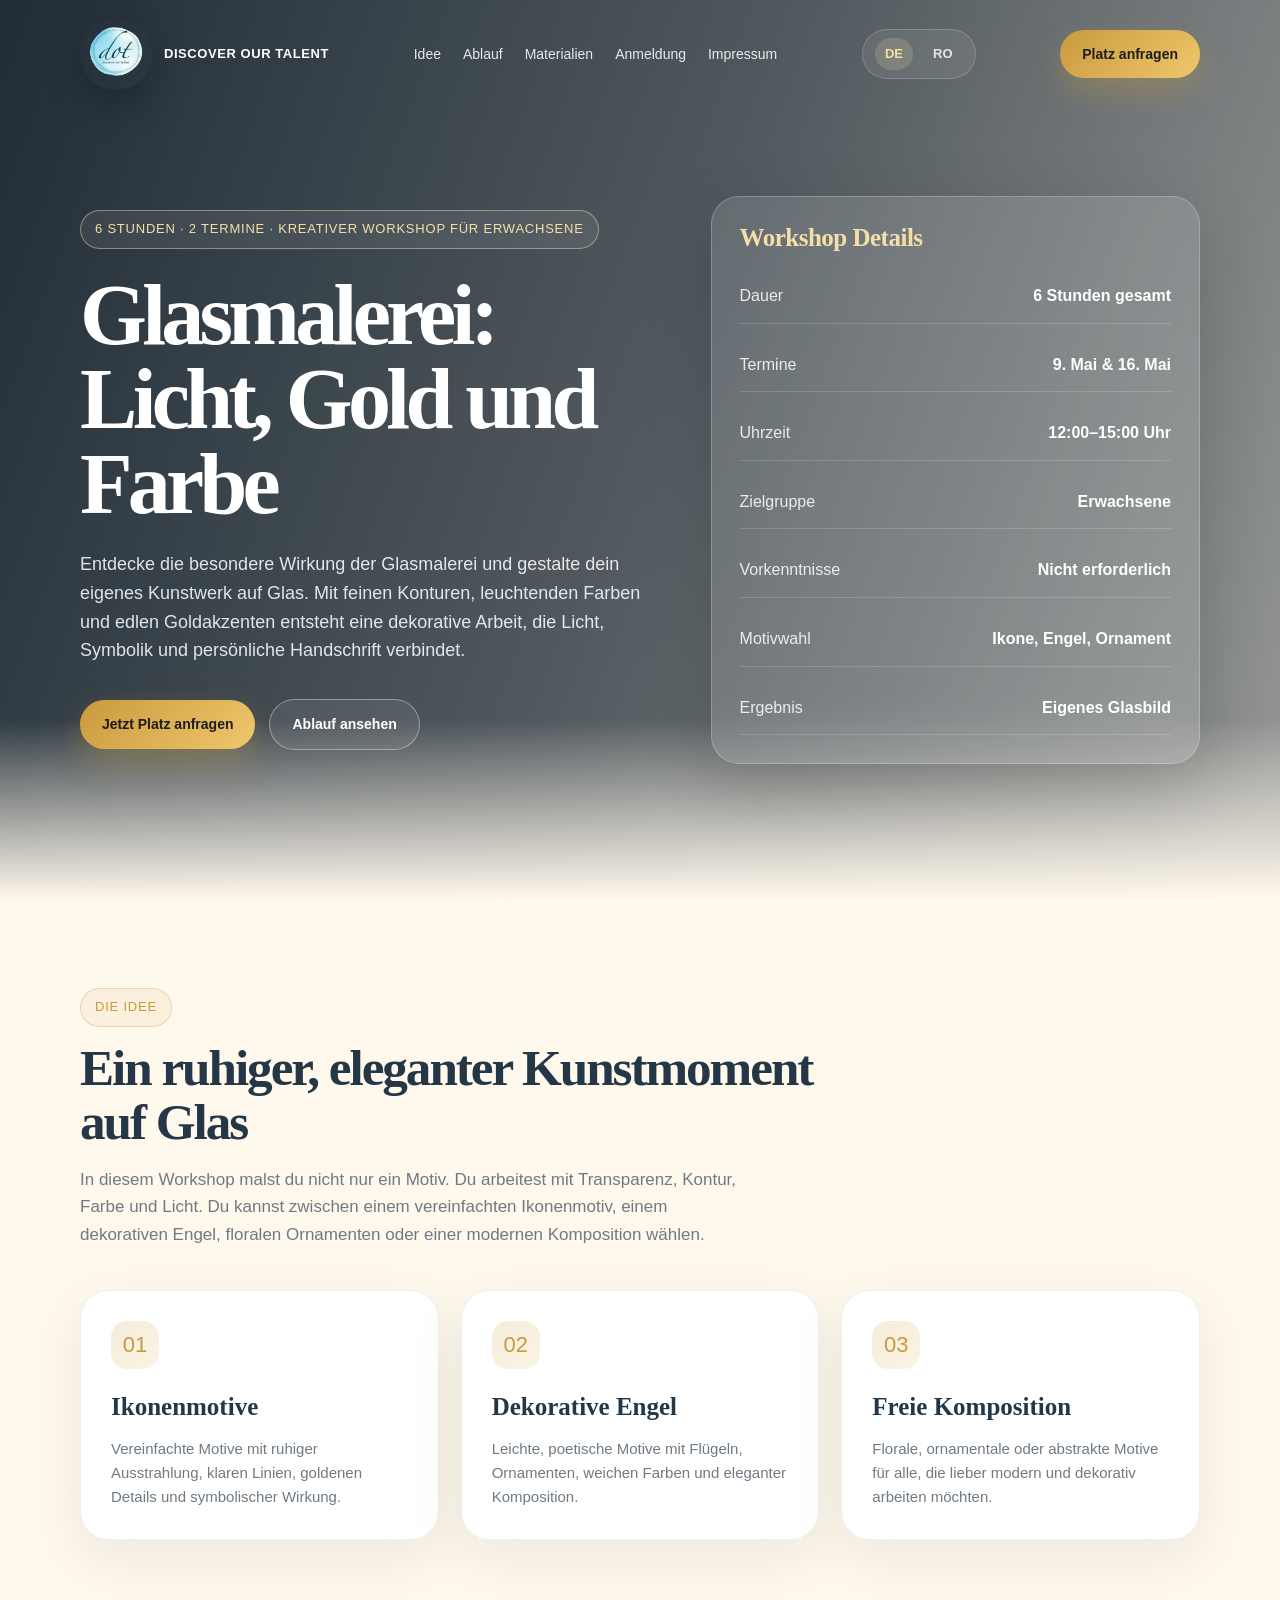
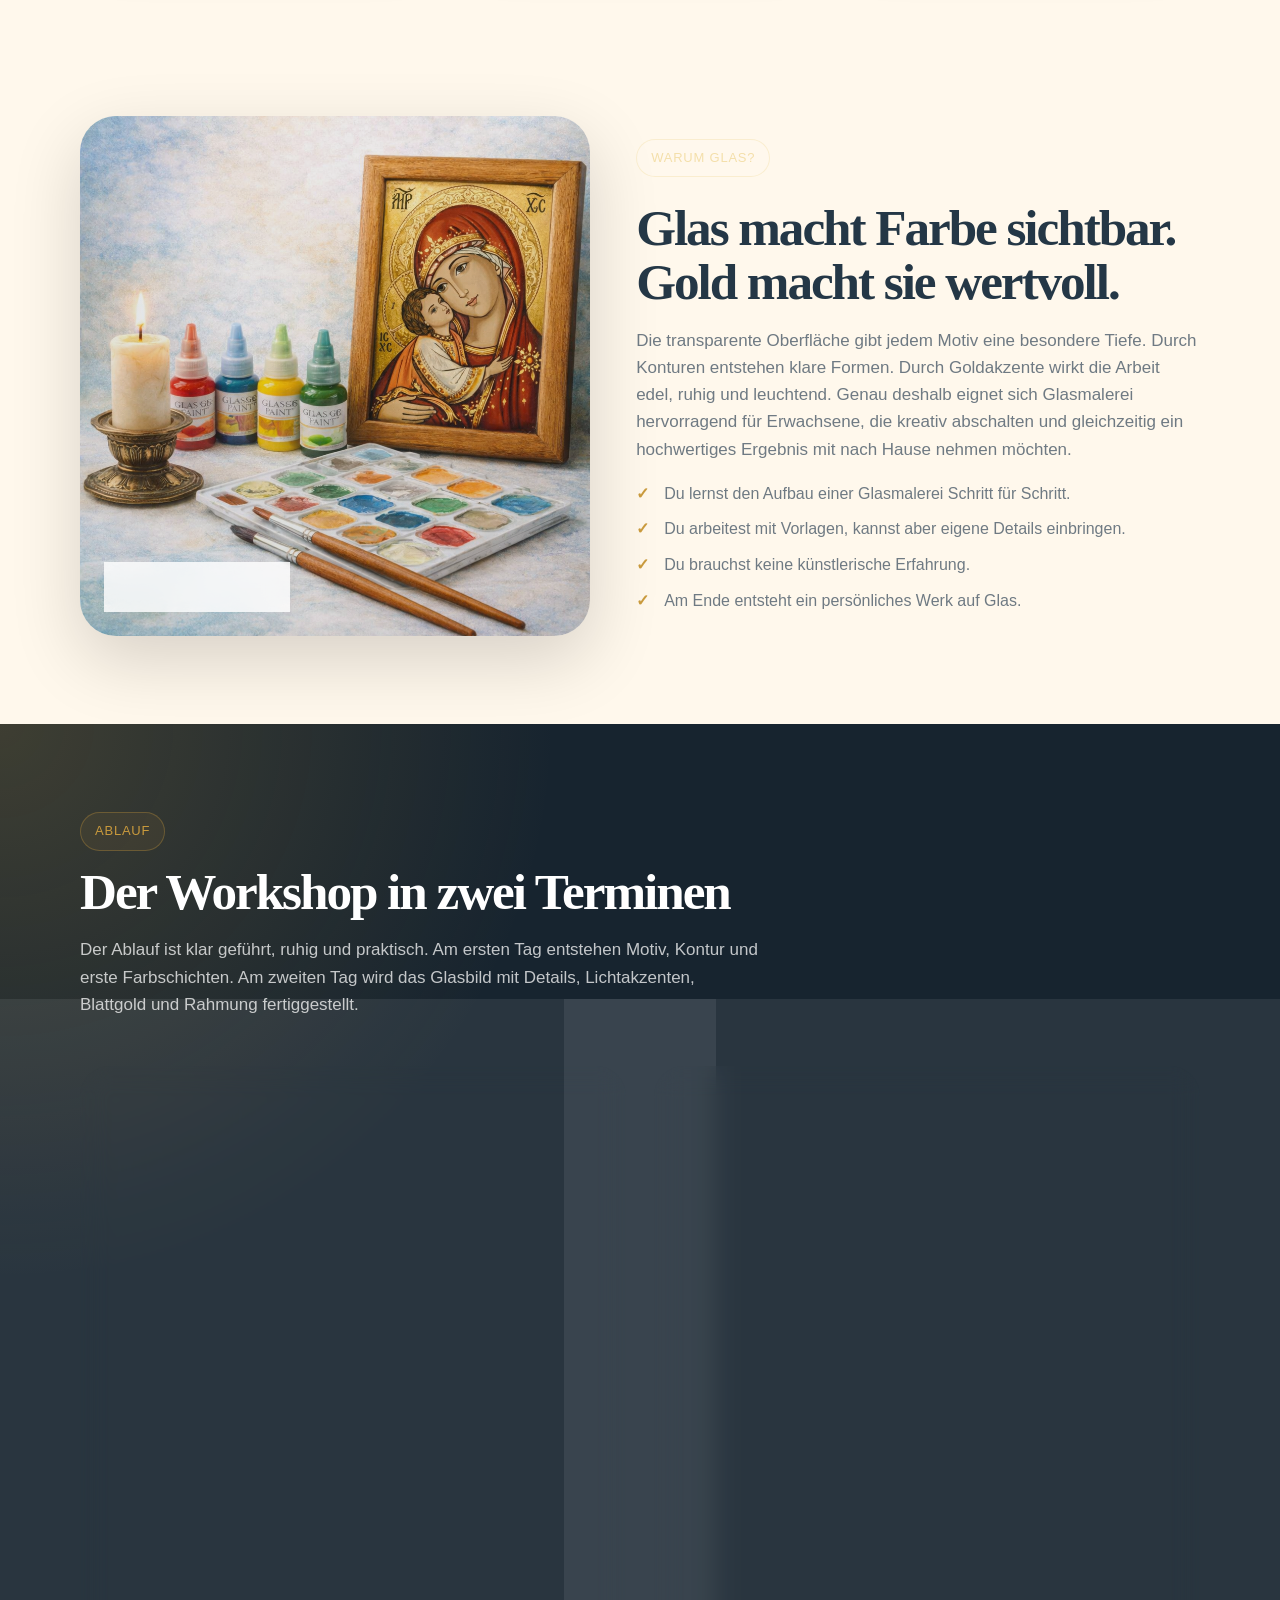
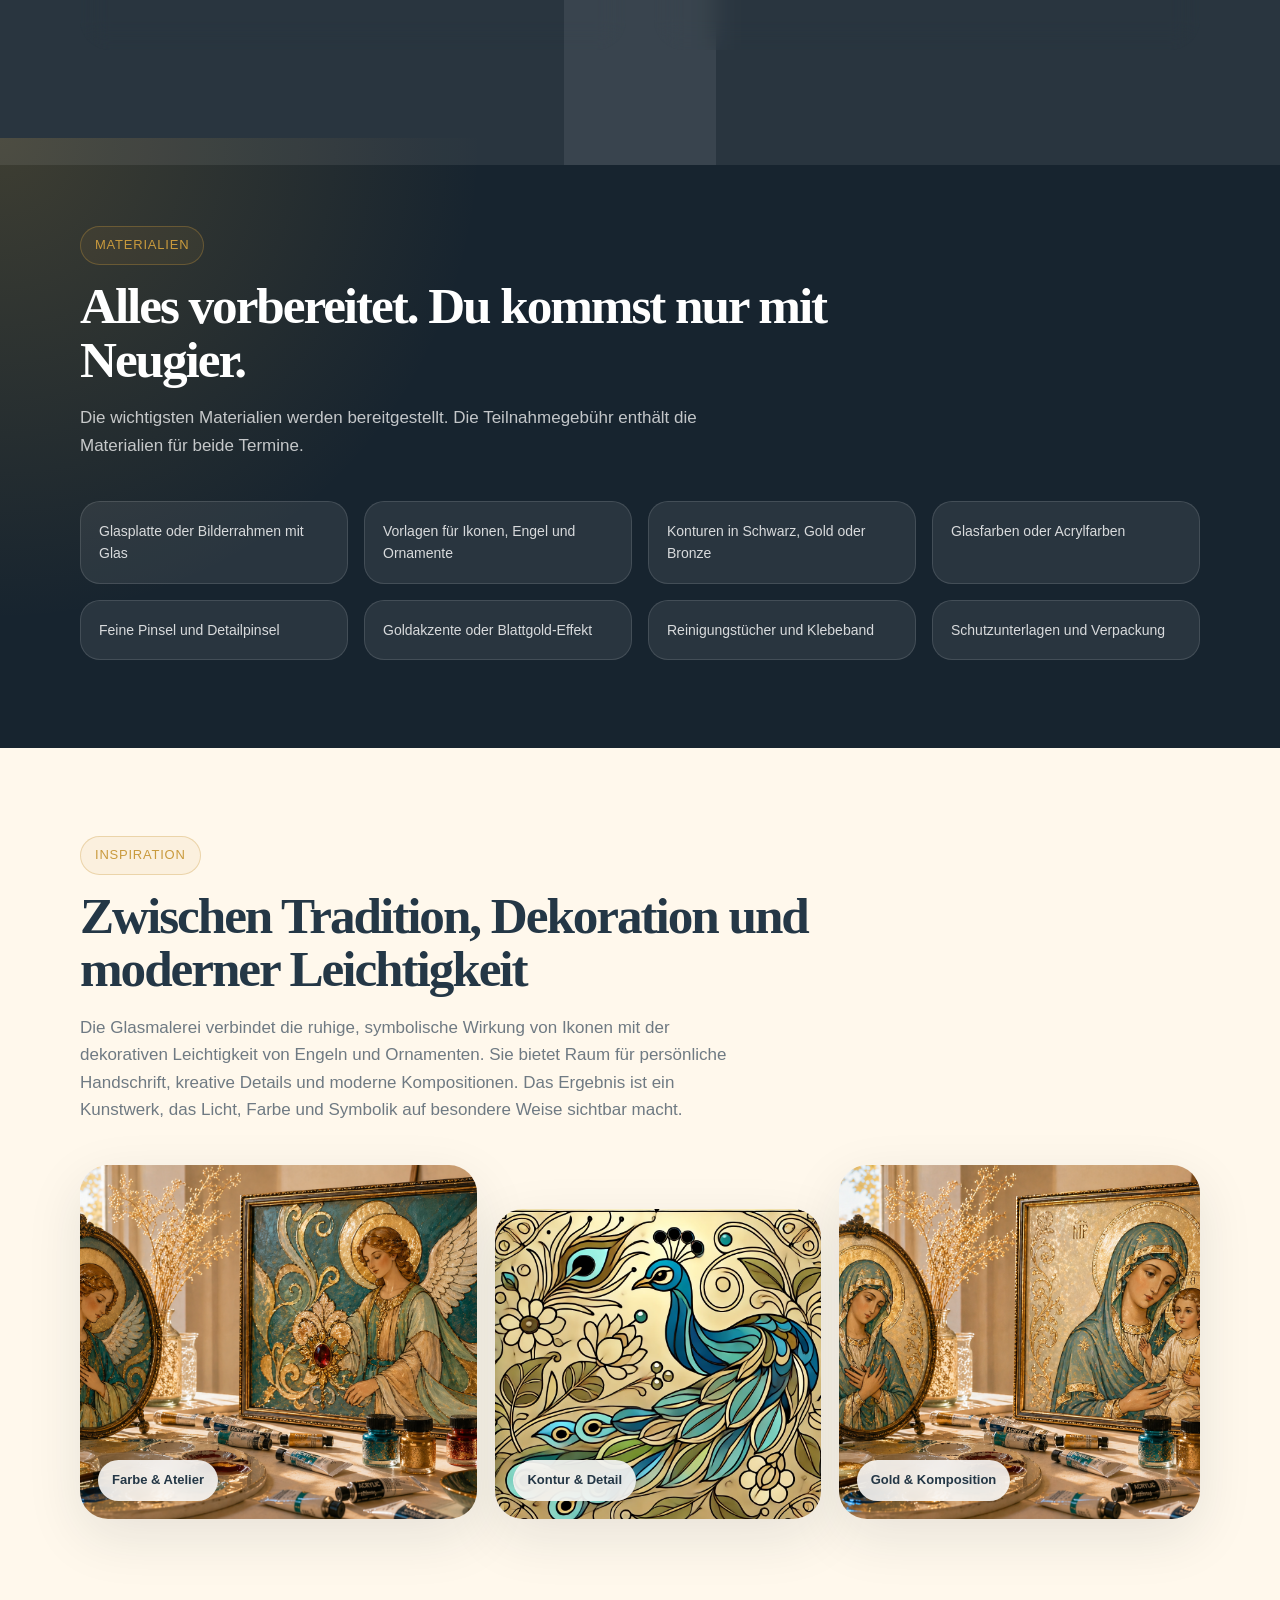
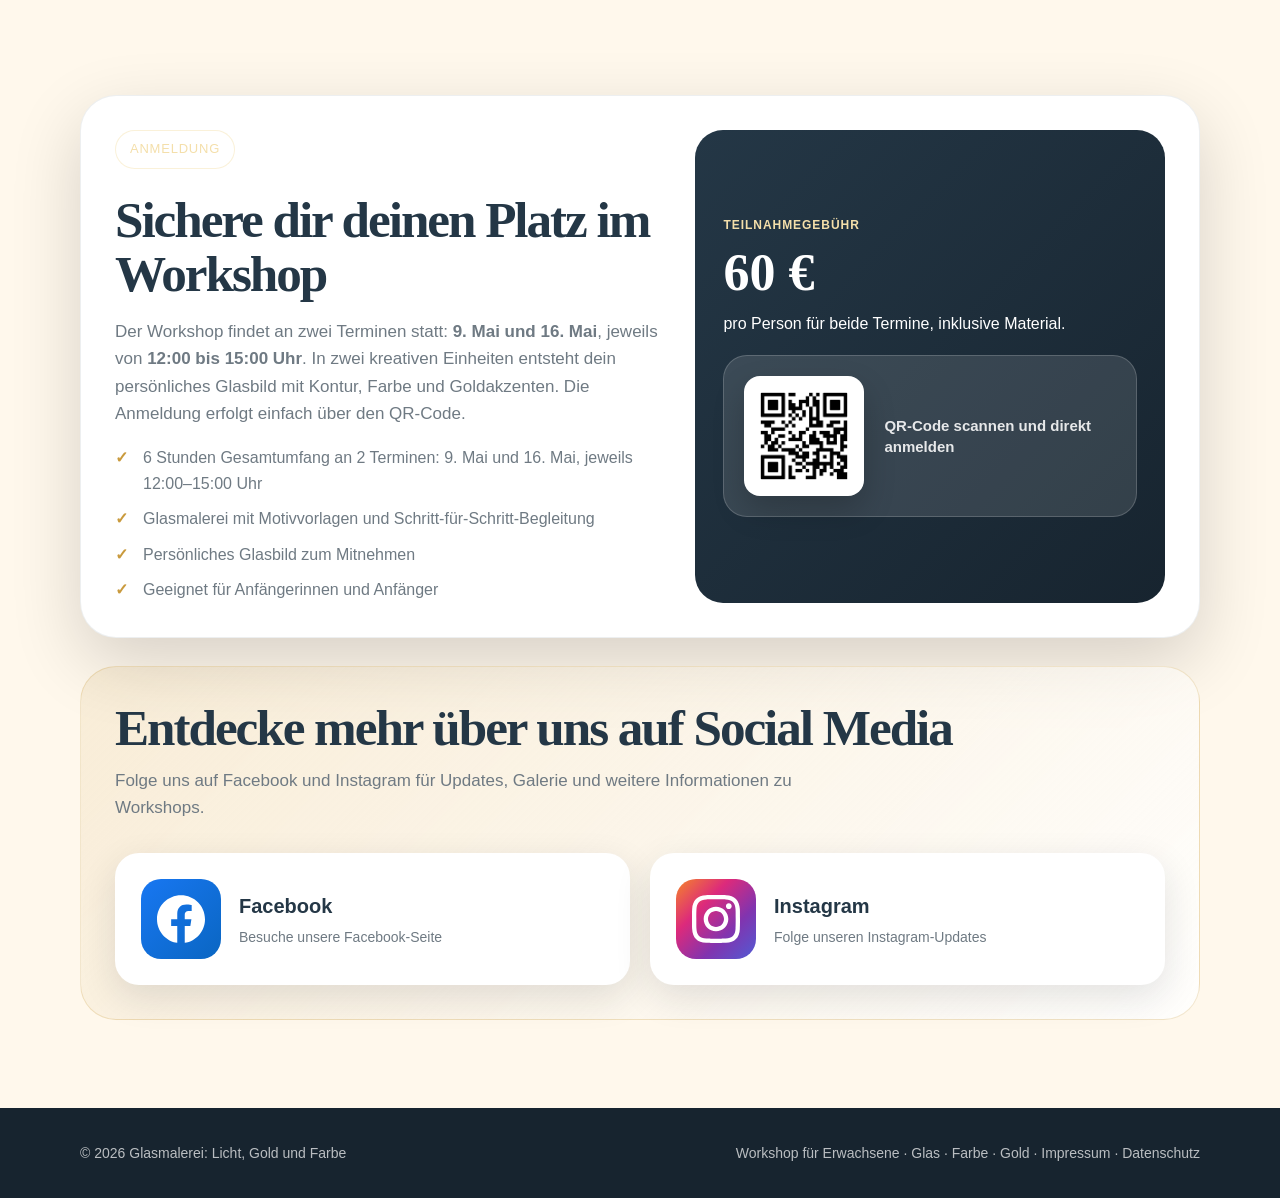
==== commit 98fa1f77: "Actualizare Btn" ====
--- a/index.html
+++ b/index.html
@@ -35,7 +35,7 @@
         <a href="indexro.html">RO</a>
       </div>
 
-      <a class="btn btn-primary" href="#anmeldung">Platz anfragen</a>
+      <a class="btn btn-primary" href="https://docs.google.com/forms/d/e/1FAIpQLSftQ2TqW3XfFOk3P-RkHSWzBMt_yIIwFmGAKQ3PrO-3GXZzHg/viewform?usp=header">Platz anfragen</a>
     </div>
   </header>
 
@@ -54,7 +54,7 @@
           </p>
 
           <div class="hero-actions">
-            <a class="btn btn-primary" href="#anmeldung">Jetzt Platz anfragen</a>
+            <a class="btn btn-primary" href="https://docs.google.com/forms/d/e/1FAIpQLSftQ2TqW3XfFOk3P-RkHSWzBMt_yIIwFmGAKQ3PrO-3GXZzHg/viewform?usp=header">Jetzt Platz anfragen</a>
             <a class="btn btn-outline" href="#ablauf">Ablauf ansehen</a>
           </div>
         </div>
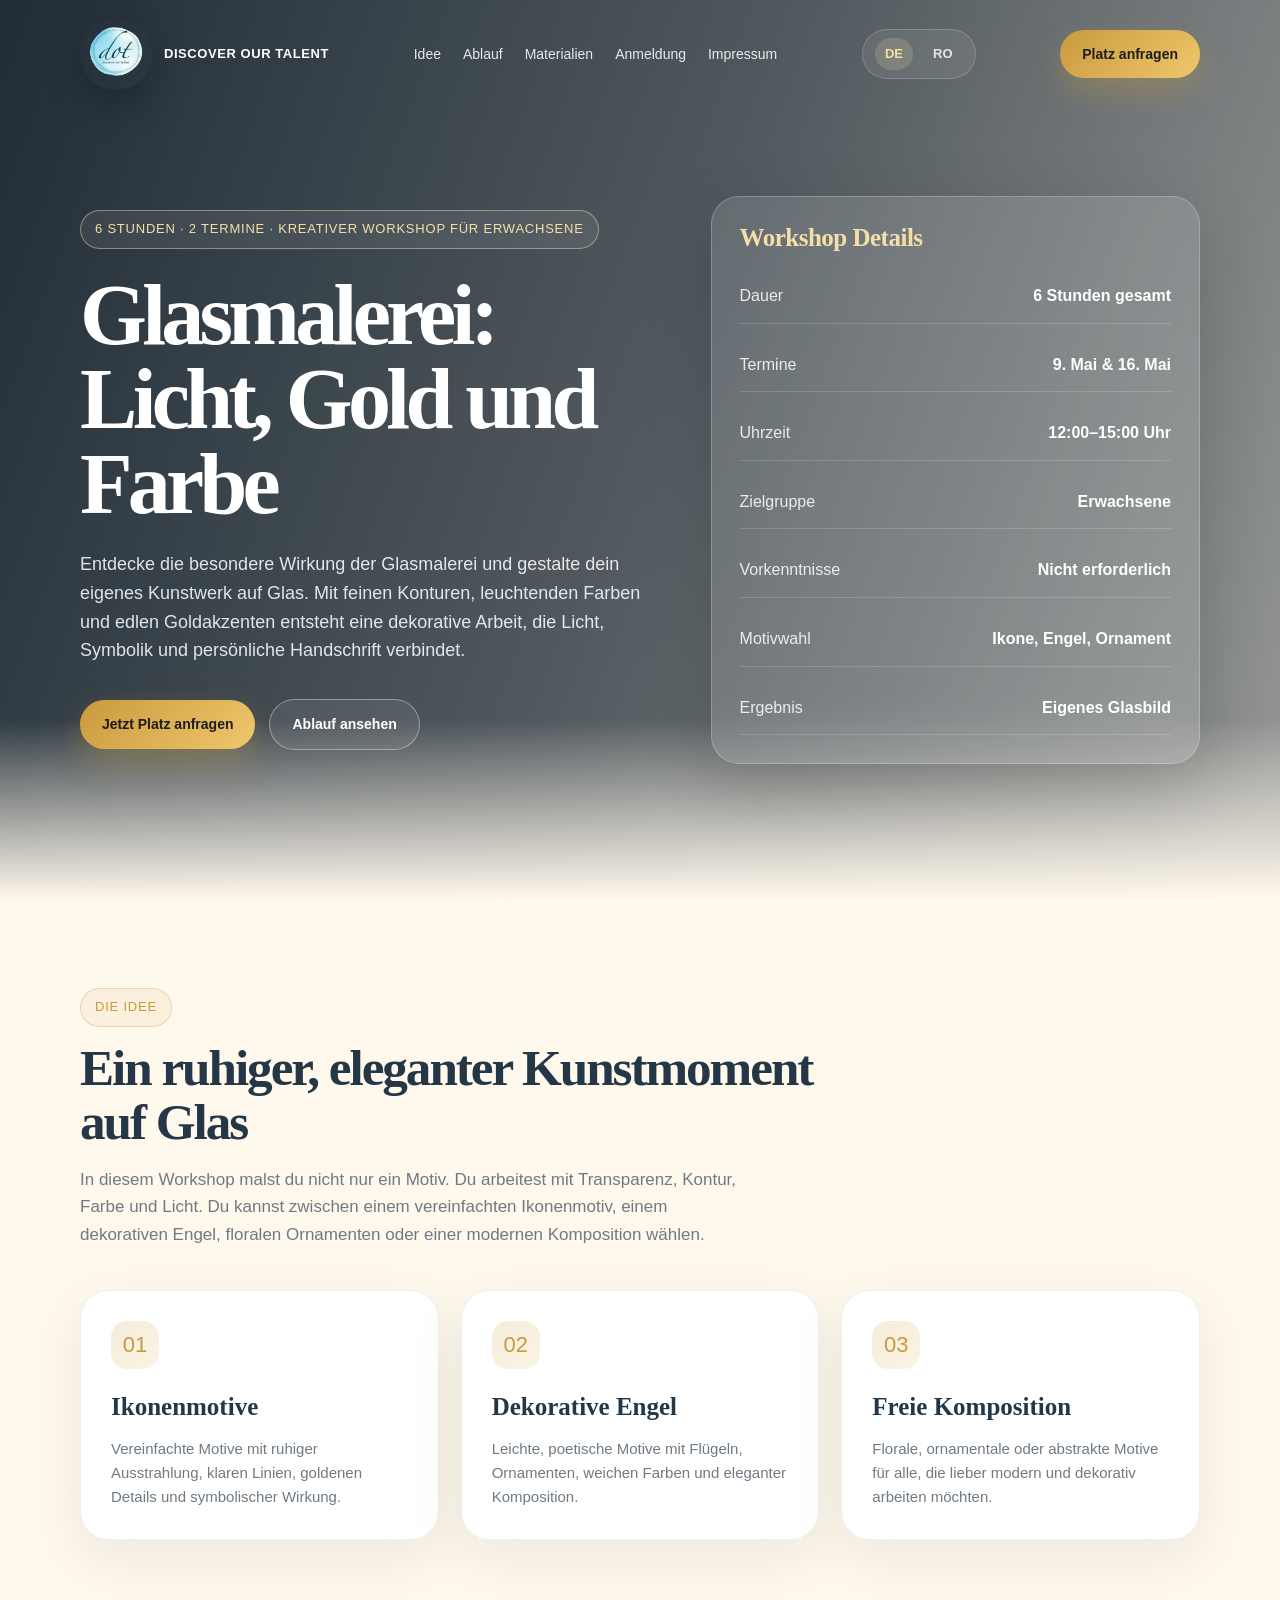
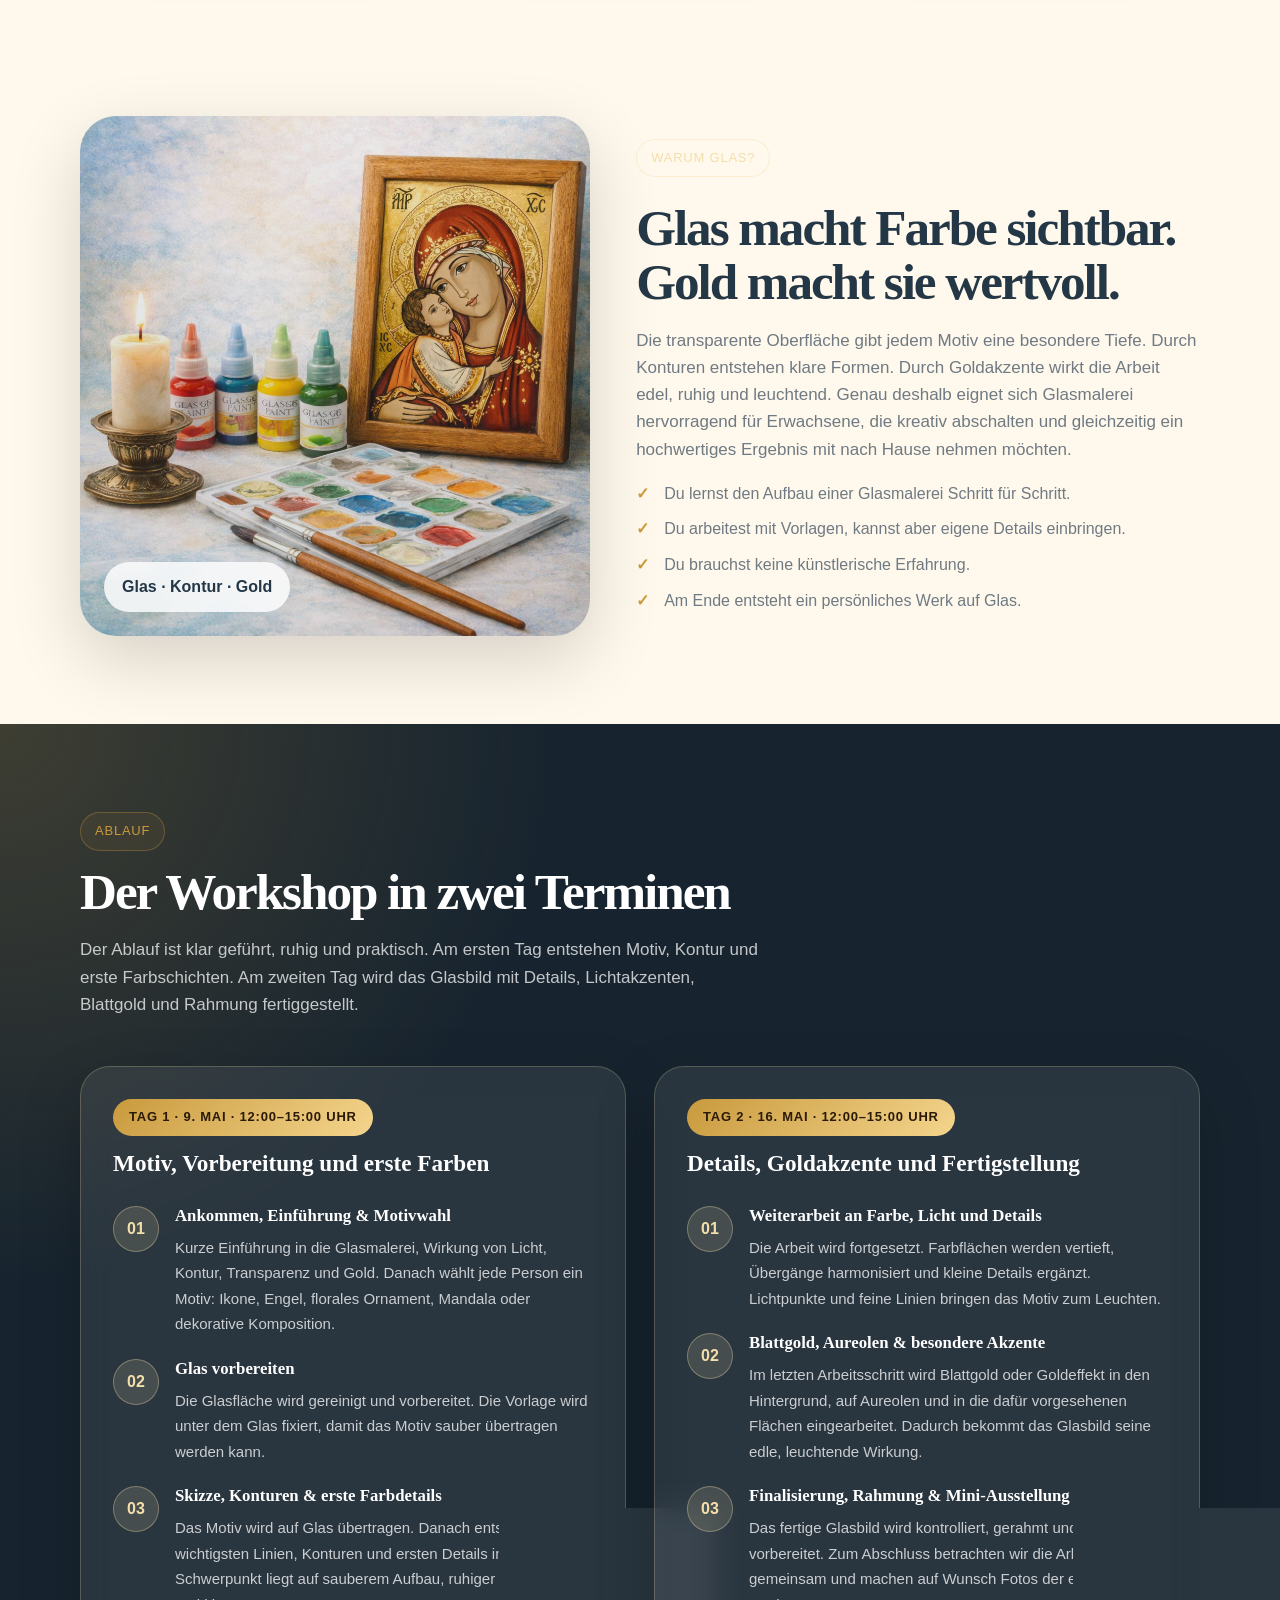
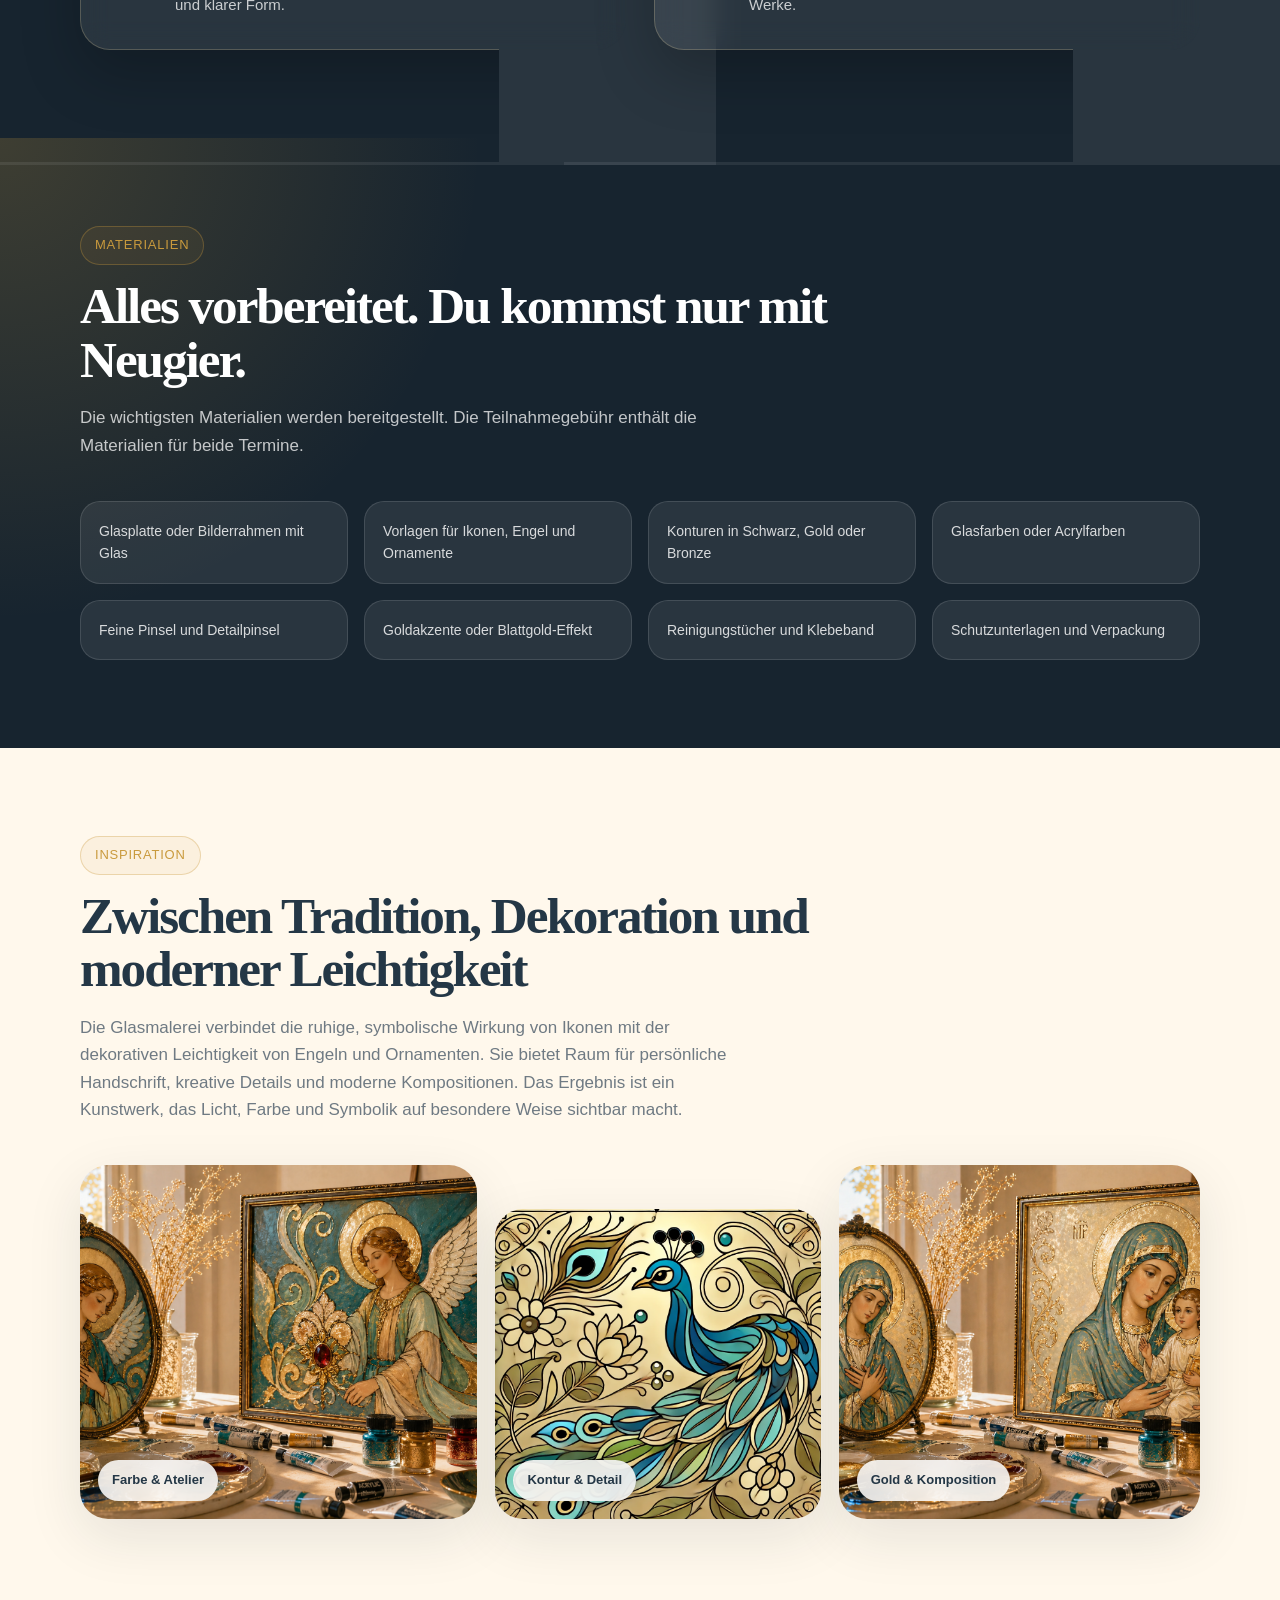
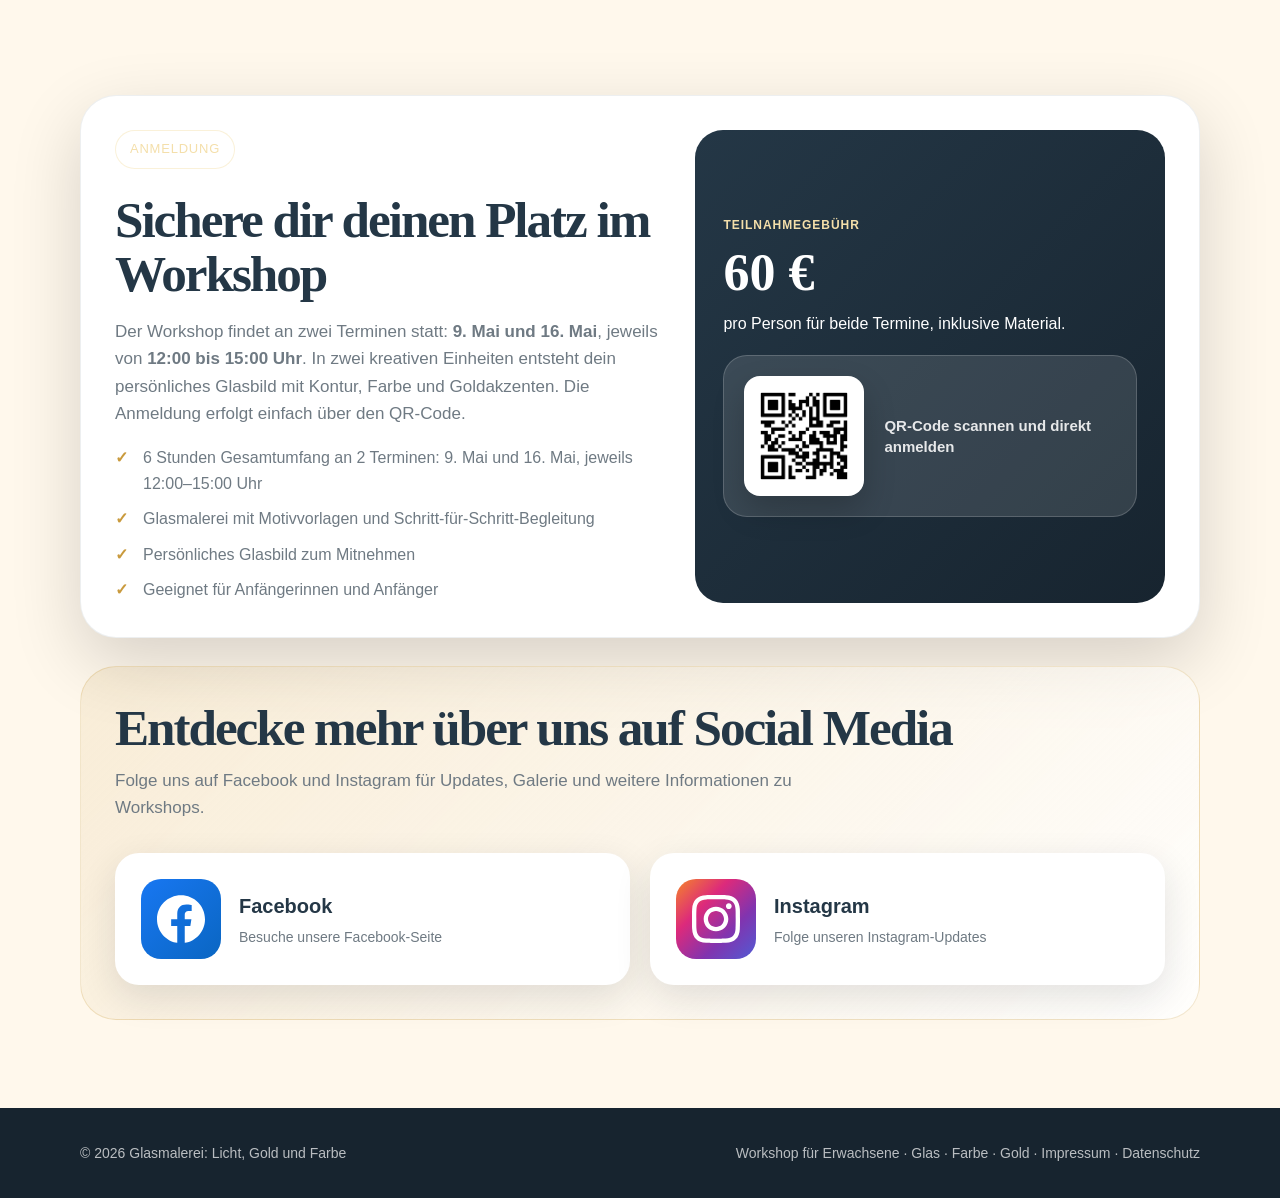
==== commit 8dd7e453: "Actualizare Btn anmeldung" ====
--- a/index.html
+++ b/index.html
@@ -34,9 +34,15 @@
         <a href="index.html" class="lang-active" aria-current="page">DE</a>
         <a href="indexro.html">RO</a>
       </div>
-
-      <a class="btn btn-primary" href="https://docs.google.com/forms/d/e/1FAIpQLSftQ2TqW3XfFOk3P-RkHSWzBMt_yIIwFmGAKQ3PrO-3GXZzHg/viewform?usp=header">Platz anfragen</a>
-    </div>
+<a 
+  class="btn btn-primary" 
+  href="https://docs.google.com/forms/d/e/1FAIpQLSftQ2TqW3XfFOk3P-RkHSWzBMt_yIIwFmGAKQ3PrO-3GXZzHg/viewform?usp=header"
+  target="_blank"
+  rel="noopener noreferrer"
+>
+  Platz anfragen
+</a>
+ </div>
   </header>
 
   <main>
--- a/style.css
+++ b/style.css
@@ -976,7 +976,14 @@
   }
 
   .topbar .btn {
-    display: none;
+     display: inline-flex;
+  width: auto;
+  padding: 9px 12px;
+  font-size: 12px;
+  white-space: nowrap;
+  position: relative;
+  z-index: 999;
+  pointer-events: auto;
   }
 
   .hero {
@@ -1147,7 +1154,7 @@
 .footer a:hover {
   color: var(--gold-soft);
 }
-
+}
 @media (max-width: 900px) {
   .legal-page-grid {
     grid-template-columns: 1fr;
